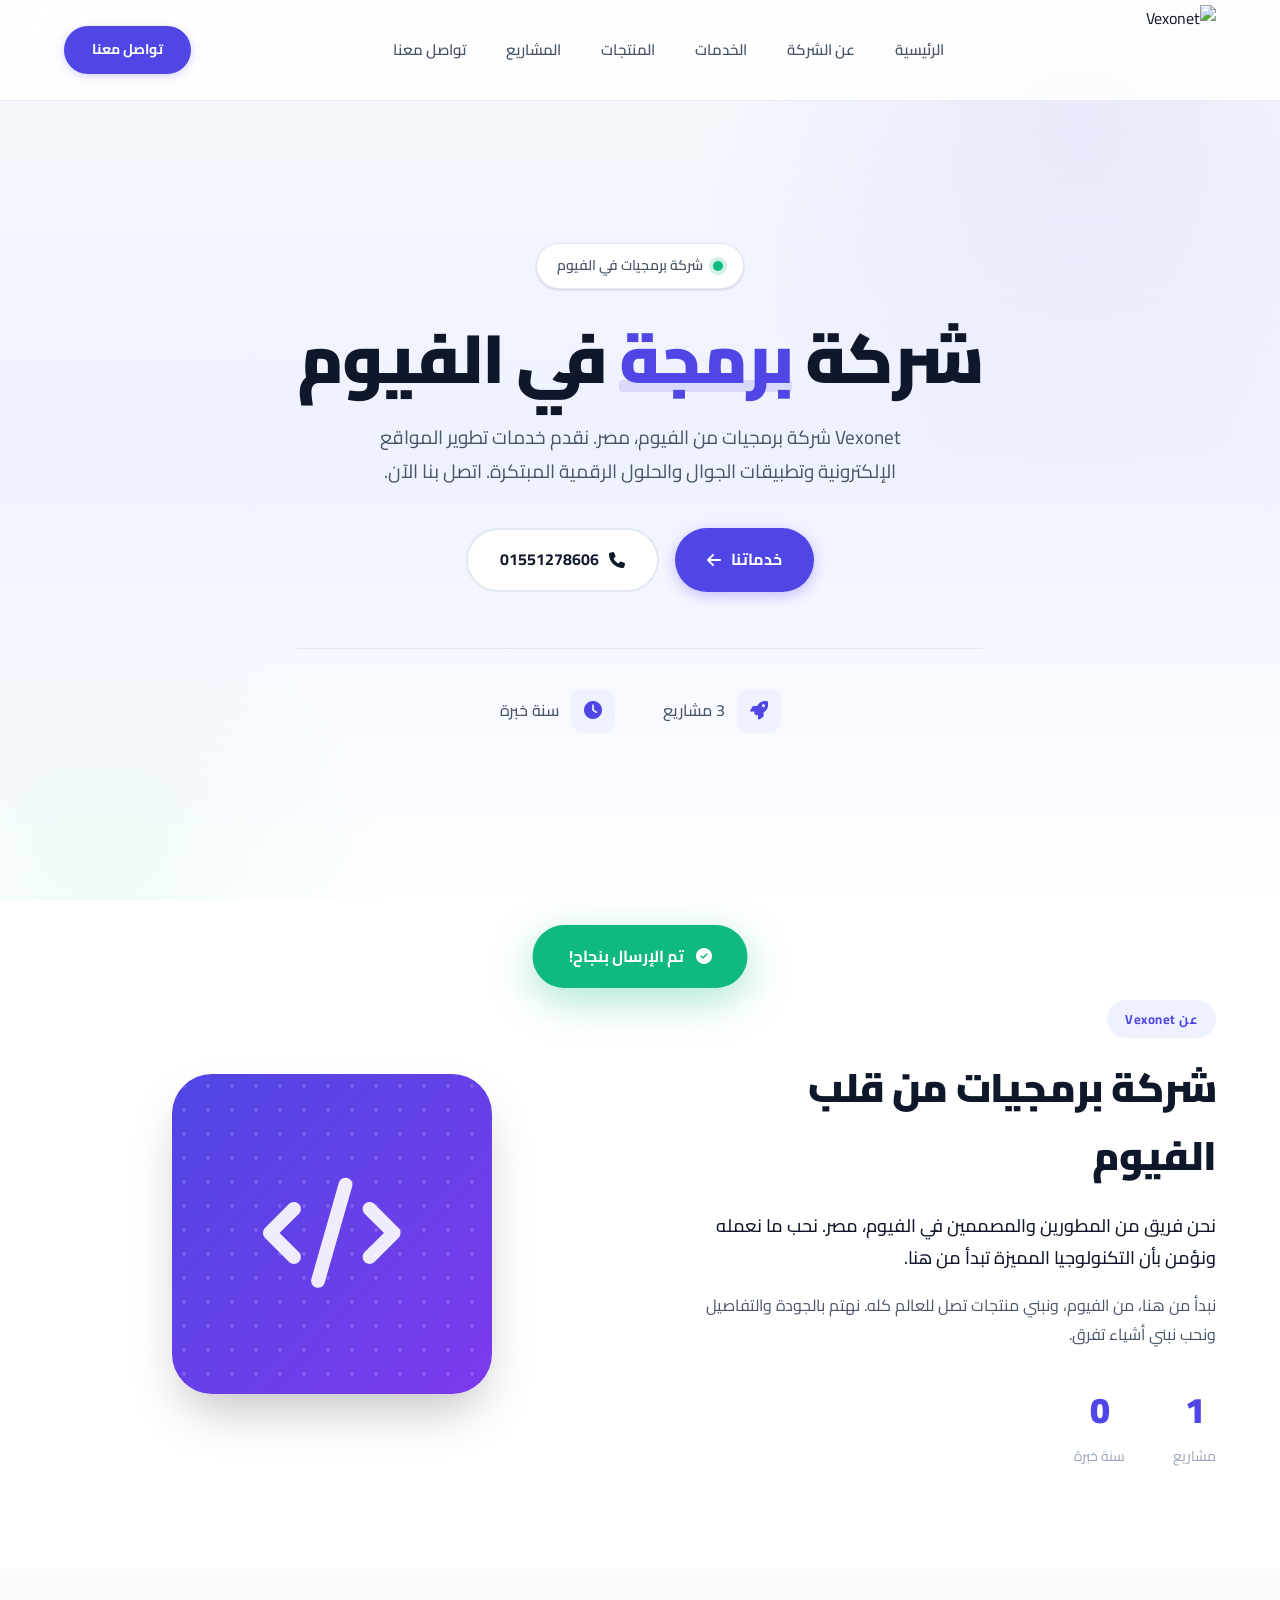
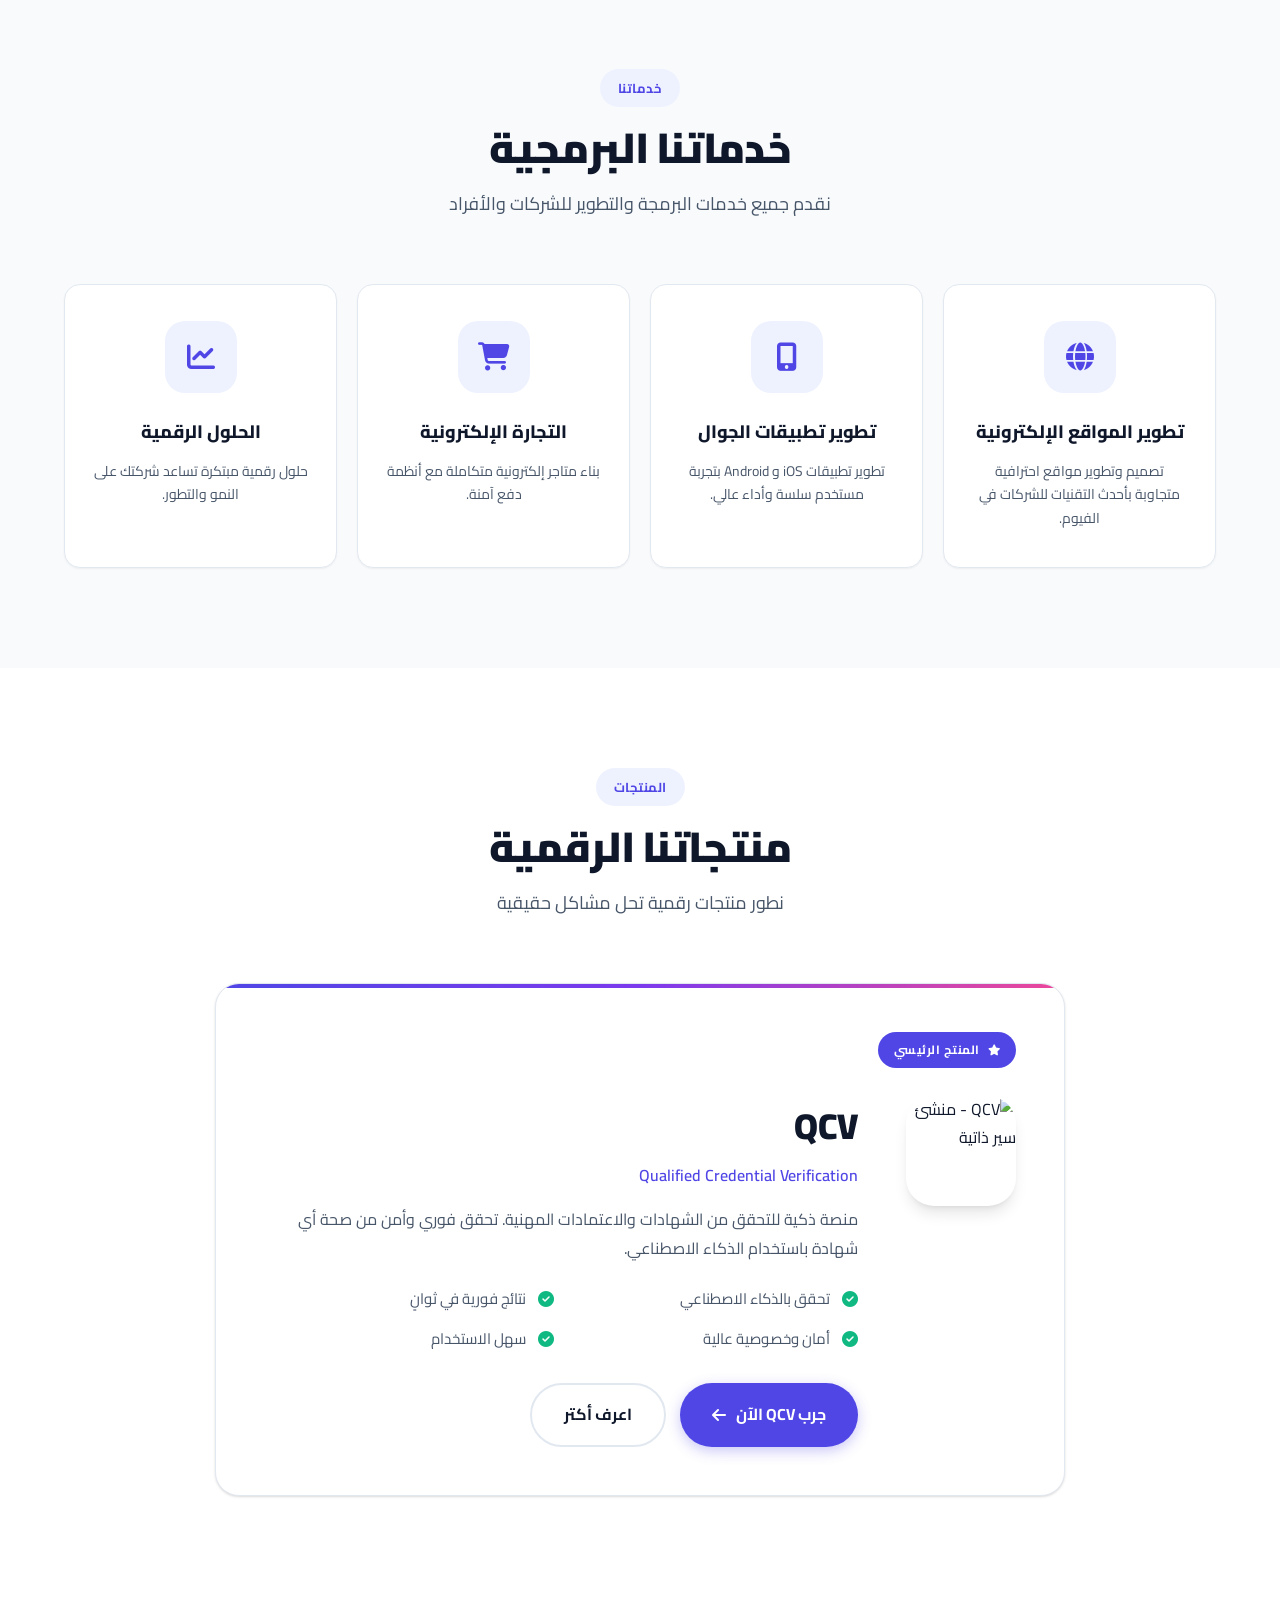
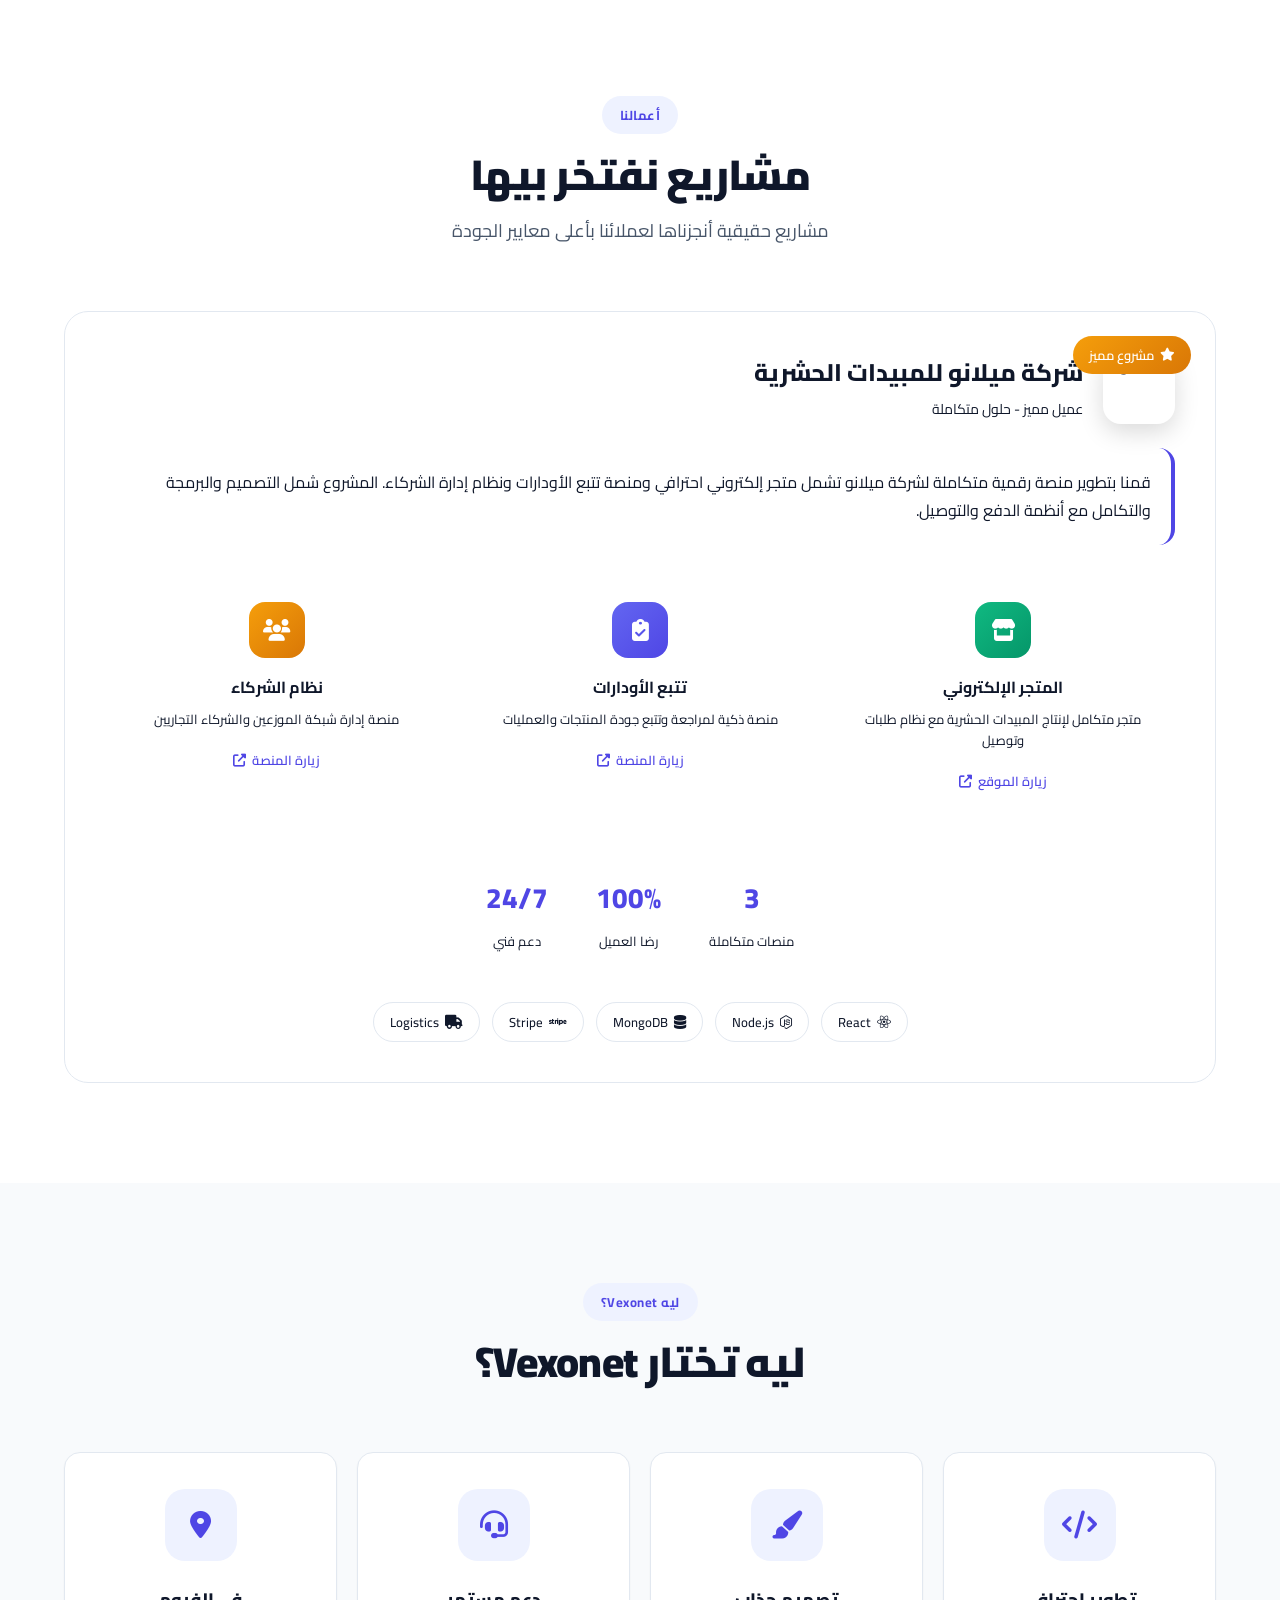
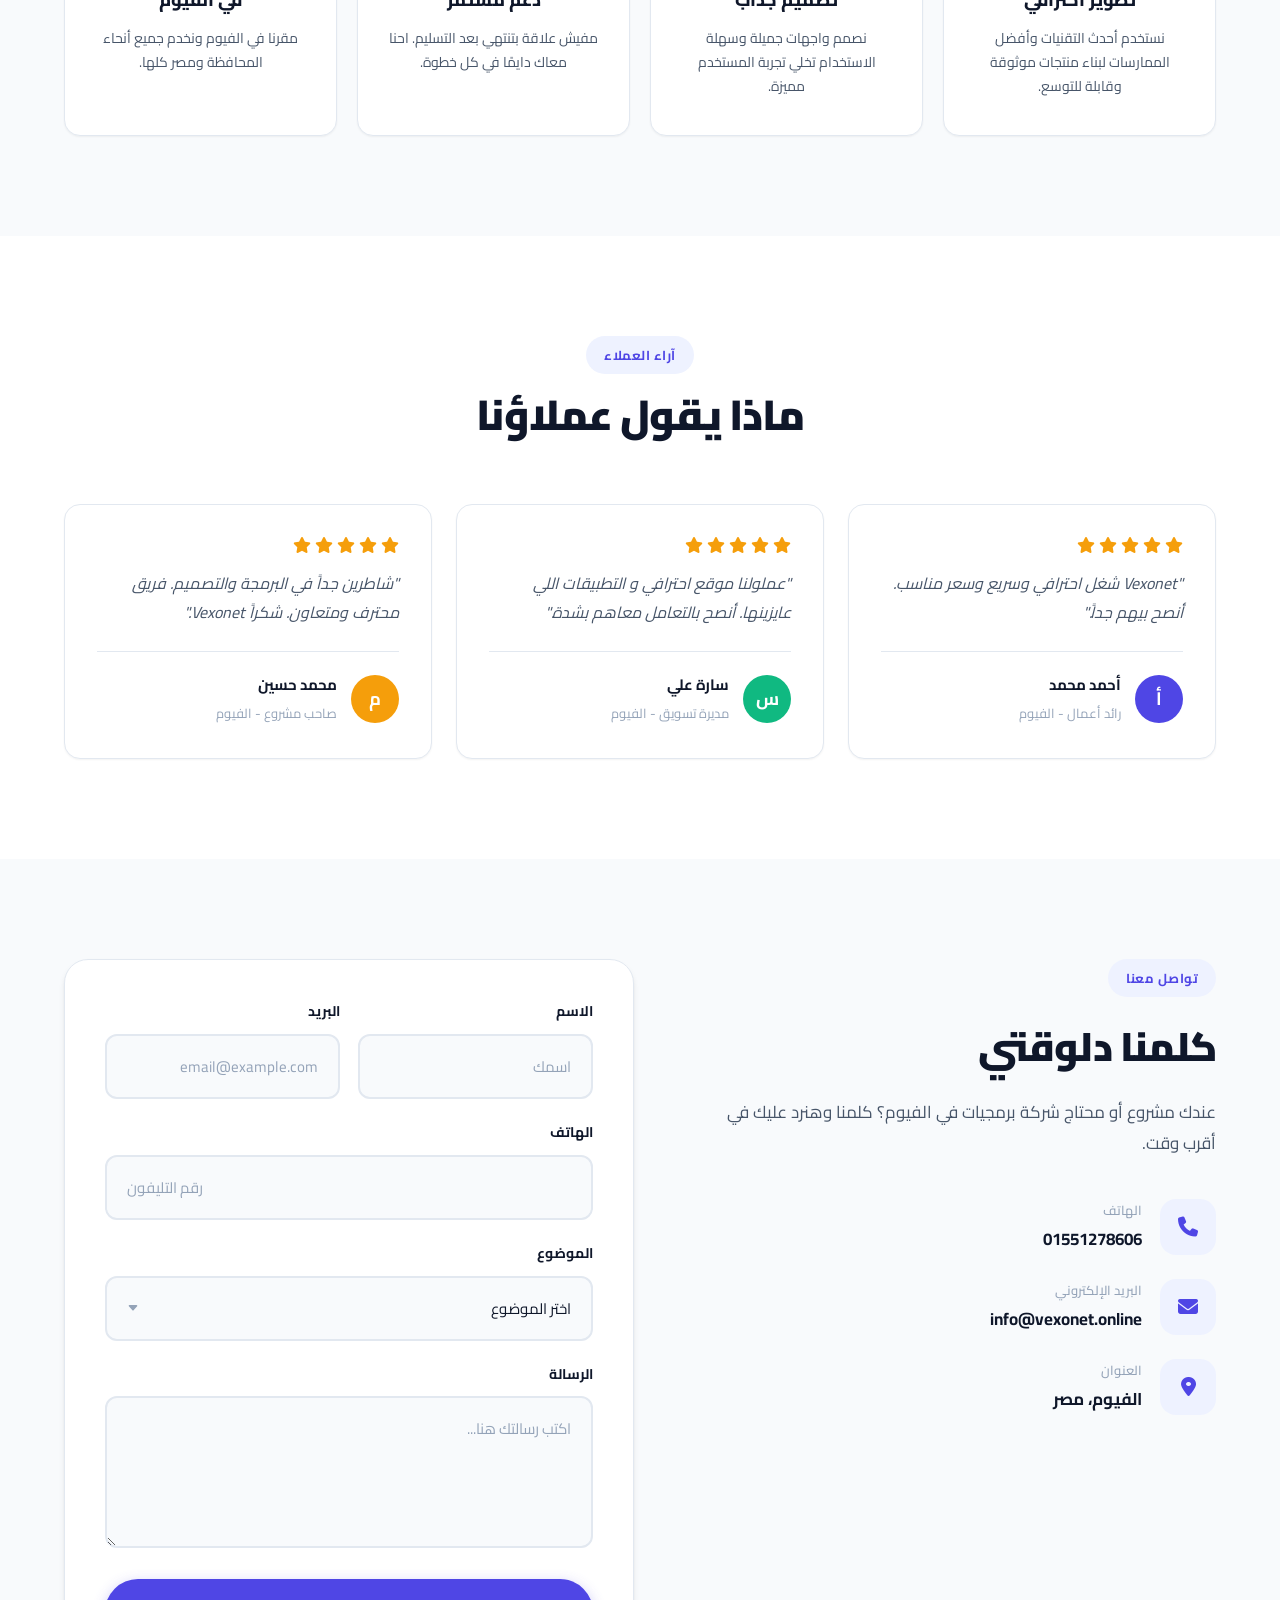
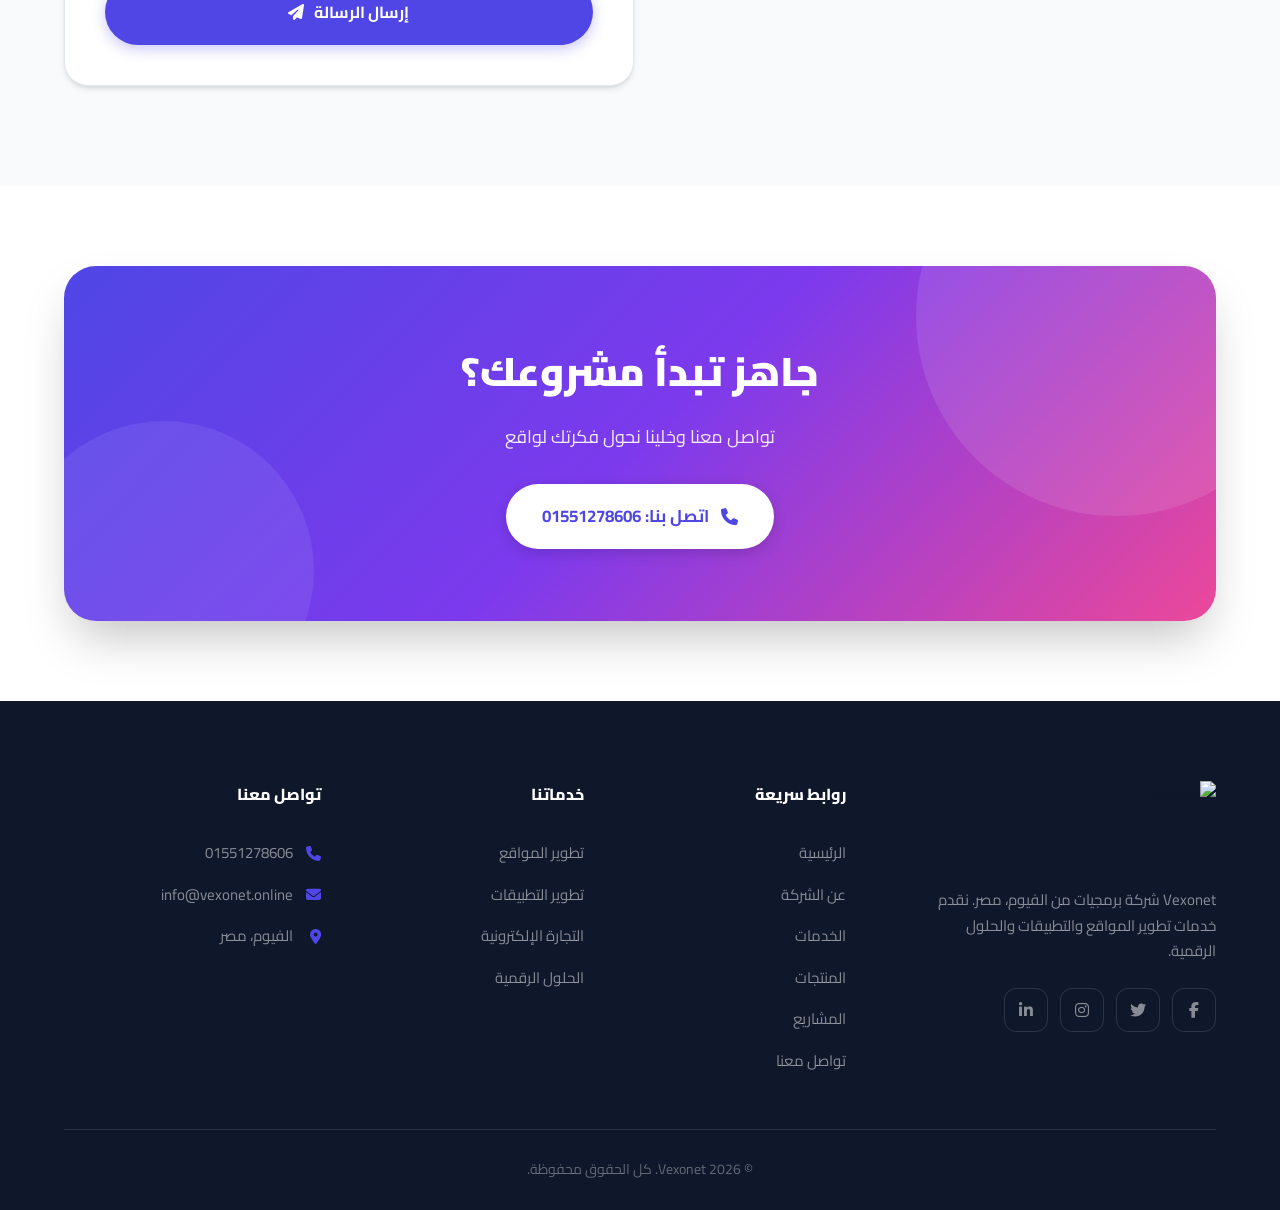
==== index.html @ a5535197 "Update phone number to 01551278606" ====
<!DOCTYPE html>
<html lang="ar" dir="rtl">
<head>
    <meta charset="UTF-8">
    <meta name="viewport" content="width=device-width, initial-scale=1.0">
    
    <!-- Primary SEO -->
    <title>شركة برمجة في الفيوم | Vexonet - تطوير مواقع وتطبيقات</title>
    <meta name="description" content="Vexonet شركة برمجة في الفيوم متخصصة في تصميم مواقع إلكترونية وتطوير تطبيقات جوال ومتاجر إلكترونية وحلول رقمية في محافظة الفيوم. تواصل معنا: 01551278606">
    <meta name="keywords" content="شركة برمجة في الفيوم, شركة برمجيات في الفيوم, تصميم مواقع في الفيوم, تطوير مواقع في الفيوم, برمجة مواقع في الفيوم, تصميم تطبيقات في الفيوم, تطوير تطبيقات في الفيوم, متجر إلكتروني في الفيوم, تسويق إلكتروني في الفيوم, شركة تقنية في الفيوم, حلول رقمية في الفيوم, برمجة تطبيقات جوال في الفيوم, أفضل شركة تصميم مواقع في الفيوم, Vexonet, فيوم, مصر">
    <meta name="author" content="Vexonet">
    <meta name="robots" content="index, follow, max-image-preview:large, max-snippet:-1, max-video-preview:-1">
    <meta name="googlebot" content="index, follow">
    <meta name="theme-color" content="#4f46e5">
    
    <!-- Canonical -->
    <link rel="canonical" href="https://www.vexonet.online/">
    
    <!-- Open Graph -->
    <meta property="og:type" content="website">
    <meta property="og:url" content="https://www.vexonet.online/">
    <meta property="og:title" content="شركة برمجة في الفيوم | Vexonet">
    <meta property="og:description" content="Vexonet شركة برمجيات في الفيوم - تصميم مواقع وتطوير تطبيقات جوال ومتاجر إلكترونية وحلول رقمية متكاملة">
    <meta property="og:image" content="https://i.postimg.cc/MZ5Wg350/vexonet-logo-clean-v1.png">
    <meta property="og:locale" content="ar_AR">
    <meta property="og:site_name" content="Vexonet">
    
    <!-- Twitter Card -->
    <meta name="twitter:card" content="summary_large_image">
    <meta name="twitter:title" content="شركة برمجة في الفيوم | Vexonet">
    <meta name="twitter:description" content="Vexonet شركة برمجة في الفيوم - تصميم مواقع وتطوير تطبيقات وحلول رقمية">
    <meta name="twitter:image" content="https://i.postimg.cc/MZ5Wg350/vexonet-logo-clean-v1.png">
    
    <!-- Geo Meta Tags -->
    <meta name="geo.region" content="EG-FYM">
    <meta name="geo.placename" content="Fayoum">
    <meta name="geo.position" content="29.3100;30.8418">
    <meta name="ICBM" content="29.3100, 30.8418">
    
    <!-- Favicon -->
    <link rel="icon" type="image/png" sizes="32x32" href="https://i.postimg.cc/MZ5Wg350/vexonet-logo-clean-v1.png">
    <link rel="icon" type="image/png" sizes="16x16" href="https://i.postimg.cc/MZ5Wg350/vexonet-logo-clean-v1.png">
    <link rel="apple-touch-icon" sizes="180x180" href="https://i.postimg.cc/MZ5Wg350/vexonet-logo-clean-v1.png">
    <link rel="shortcut icon" href="https://i.postimg.cc/MZ5Wg350/vexonet-logo-clean-v1.png">
    
    <!-- Fonts -->
    <link rel="preconnect" href="https://fonts.googleapis.com">
    <link rel="preconnect" href="https://fonts.gstatic.com" crossorigin>
    <link href="https://fonts.googleapis.com/css2?family=Cairo:wght@400;500;600;700;800;900&display=swap" rel="stylesheet">
    
    <!-- AOS -->
    <link href="https://unpkg.com/aos@2.3.1/dist/aos.css" rel="stylesheet">
    
    <!-- Font Awesome -->
    <link rel="stylesheet" href="https://cdnjs.cloudflare.com/ajax/libs/font-awesome/6.5.1/css/all.min.css">
    
    <link rel="stylesheet" href="styles.css">
    
    <!-- JSON-LD Organization -->
    <script type="application/ld+json">
    {
        "@context": "https://schema.org",
        "@type": "Organization",
        "name": "Vexonet",
        "alternateName": "شركة برمجيات الفيوم",
        "url": "https://www.vexonet.online",
        "logo": "https://i.postimg.cc/MZ5Wg350/vexonet-logo-clean-v1.png",
        "description": "Vexonet هي شركة برمجة في الفيوم، مصر. متخصصة في تطوير المواقع الإلكترونية وتطبيقات الجوال والحلول الرقمية المبتكرة.",
        "foundingDate": "2025",
        "address": {
            "@type": "PostalAddress",
            "streetAddress": "الفيوم",
            "addressLocality": "الفيوم",
            "addressRegion": "الفيوم",
            "addressCountry": "EG"
        },
        "geo": {
            "@type": "GeoCoordinates",
            "latitude": 29.3100,
            "longitude": 30.8418
        },
        "telephone": "+20-155-127-8606",
        "email": "info@vexonet.online",
        "areaServed": {
            "@type": "State",
            "name": "الفيوم"
        },
        "knowsAbout": [
            "تصميم مواقع إلكترونية في الفيوم",
            "تطوير مواقع في الفيوم",
            "برمجة تطبيقات جوال في الفيوم",
            "متاجر إلكترونية في الفيوم",
            "حلول رقمية في الفيوم",
            "تسويق إلكتروني في الفيوم",
            "شركة برمجيات في الفيوم"
        ],
        "sameAs": [
            "https://www.facebook.com/vexonet",
            "https://www.twitter.com/vexonet",
            "https://www.linkedin.com/company/vexonet"
        ]
    }
    </script>
    
    <!-- JSON-LD LocalBusiness -->
    <script type="application/ld+json">
    {
        "@context": "https://schema.org",
        "@type": "LocalBusiness",
        "name": "Vexonet - شركة برمجيات في الفيوم",
        "image": "https://i.postimg.cc/MZ5Wg350/vexonet-logo-clean-v1.png",
        "url": "https://www.vexonet.online",
        "telephone": "+20-155-127-8606",
        "email": "info@vexonet.online",
        "priceRange": "$$",
        "address": {
            "@type": "PostalAddress",
            "streetAddress": "الفيوم",
            "addressLocality": "الفيوم",
            "addressRegion": "الفيوم",
            "postalCode": "31511",
            "addressCountry": "EG"
        },
        "geo": {
            "@type": "GeoCoordinates",
            "latitude": 29.3100,
            "longitude": 30.8418
        },
        "openingHoursSpecification": [
            {
                "@type": "OpeningHoursSpecification",
                "dayOfWeek": ["Monday", "Tuesday", "Wednesday", "Thursday", "Friday", "Saturday"],
                "opens": "09:00",
                "closes": "18:00"
            }
        ],
        "sameAs": [
            "https://www.facebook.com/vexonet",
            "https://www.twitter.com/vexonet",
            "https://www.linkedin.com/company/vexonet"
        ]
    }
    </script>
    
    <!-- JSON-LD WebSite -->
    <script type="application/ld+json">
    {
        "@context": "https://schema.org",
        "@type": "WebSite",
        "name": "Vexonet",
        "url": "https://www.vexonet.online",
        "description": "شركة برمجة في الفيوم - تطوير مواقع وتطبيقات وحلول رقمية",
        "inLanguage": "ar",
        "potentialAction": {
            "@type": "SearchAction",
            "target": {
                "@type": "EntryPoint",
                "urlTemplate": "https://www.vexonet.online/search?q={search_term_string}"
            },
            "query-input": "required name=search_term_string"
        }
    }
    </script>
    
    <!-- JSON-LD Service -->
    <script type="application/ld+json">
    {
        "@context": "https://schema.org",
        "@type": "Service",
        "serviceType": "شركة برمجيات",
        "provider": {
            "@type": "LocalBusiness",
            "name": "Vexonet",
            "address": {
                "@type": "PostalAddress",
                "addressLocality": "الفيوم",
                "addressCountry": "EG"
            }
        },
        "areaServed": {
            "@type": "State",
            "name": "الفيوم"
        },
        "hasOfferCatalog": {
            "@type": "OfferCatalog",
            "name": "خدمات شركة برمجيات في الفيوم",
            "itemListElement": [
                {
                    "@type": "Offer",
                    "itemOffered": {
                        "@type": "Service",
                        "name": "تصميم مواقع إلكترونية في الفيوم"
                    }
                },
                {
                    "@type": "Offer",
                    "itemOffered": {
                        "@type": "Service",
                        "name": "تطوير مواقع إلكترونية في الفيوم"
                    }
                },
                {
                    "@type": "Offer",
                    "itemOffered": {
                        "@type": "Service",
                        "name": "برمجة تطبيقات جوال في الفيوم"
                    }
                },
                {
                    "@type": "Offer",
                    "itemOffered": {
                        "@type": "Service",
                        "name": "حلول رقمية ومتاجر إلكترونية في الفيوم"
                    }
                }
            ]
        }
    }
    </script>
    
    <!-- JSON-LD BreadcrumbList -->
    <script type="application/ld+json">
    {
        "@context": "https://schema.org",
        "@type": "BreadcrumbList",
        "itemListElement": [
            {
                "@type": "ListItem",
                "position": 1,
                "name": "الرئيسية",
                "item": "https://www.vexonet.online"
            }
        ]
    }
    </script>
    
    <!-- JSON-LD FAQPage -->
    <script type="application/ld+json">
    {
        "@context": "https://schema.org",
        "@type": "FAQPage",
        "mainEntity": [
            {
                "@type": "Question",
                "name": "ما هي شركة برمجة في الفيوم؟",
                "acceptedAnswer": {
                    "@type": "Answer",
                    "text": "Vexonet هي شركة برمجيات في الفيوم، مصر. متخصصة في تطوير المواقع الإلكترونية وتطبيقات الجوال والحلول الرقمية المبتكرة. تواصل معنا على 01551278606"
                }
            },
            {
                "@type": "Question",
                "name": "كم تكلفة تصميم موقع إلكتروني في الفيوم؟",
                "acceptedAnswer": {
                    "@type": "Answer",
                    "text": "تختلف تكلفة تصميم الموقع حسب متطلباتك. في Vexonet نقدم باقات متنوعة تناسب جميع الميزانيات. تواصل معنا للحصول على عرض سعر مجاني."
                }
            },
            {
                "@type": "Question",
                "name": "هل تقدمون خدمات تطوير تطبيقات الجوال في الفيوم؟",
                "acceptedAnswer": {
                    "@type": "Answer",
                    "text": "نعم، Vexonet تقدم خدمات تطوير تطبيقات الجوال لنظامي iOS و Android في الفيوم وجميع أنحاء مصر."
                }
            },
            {
                "@type": "Question",
                "name": "ما هي خدمات شركة Vexonet البرمجية؟",
                "acceptedAnswer": {
                    "@type": "Answer",
                    "text": "تقدم Vexonet خدمات تطوير المواقع الإلكترونية، تصميم المواقع، تطوير تطبيقات الجوال، الحلول الرقمية، ومنتجات رقمية مثل QCV للتحقق من الشهادات."
                }
            }
        ]
    }
    </script>
</head>
<body>

    <!-- Navbar -->
    <nav class="nav" id="nav">
        <div class="container nav-inner">
            <a href="index.html" class="logo">
                <img src="https://i.postimg.cc/MZ5Wg350/vexonet-logo-clean-v1.png" alt="Vexonet" class="logo-img">
            </a>
            <div class="links" id="links">
                <a href="#home">الرئيسية</a>
                <a href="#about">عن الشركة</a>
                <a href="#services">الخدمات</a>
                <a href="#products">المنتجات</a>
                <a href="#projects">المشاريع</a>
                <a href="#contact">تواصل معنا</a>
            </div>
            <a href="#contact" class="nav-btn">تواصل معنا</a>
            <button class="toggle" id="toggle">
                <span></span><span></span><span></span>
            </button>
        </div>
    </nav>

    <!-- Hero -->
    <section id="home" class="hero">
        <div class="container">
            <div class="hero-content" data-aos="fade-up" data-aos-duration="800">
                <div class="hero-badge">
                    <span class="badge-dot"></span>
                    شركة برمجيات في الفيوم
                </div>
                <h1>شركة <span>برمجة</span> في الفيوم</h1>
                <p>Vexonet شركة برمجيات من الفيوم، مصر. نقدم خدمات تطوير المواقع الإلكترونية وتطبيقات الجوال والحلول الرقمية المبتكرة. اتصل بنا الآن.</p>
                <div class="hero-btns">
                    <a href="#services" class="btn primary">
                        خدماتنا
                        <i class="fas fa-arrow-left"></i>
                    </a>
                    <a href="tel:01551278606" class="btn outline">
                        <i class="fas fa-phone"></i>
                        01551278606
                    </a>
                </div>
                <div class="hero-stats" data-aos="fade-up" data-aos-delay="200">
                    <div class="hero-stat">
                        <i class="fas fa-rocket"></i>
                        <span>3 مشاريع</span>
                    </div>
                    <div class="hero-stat">
                        <i class="fas fa-clock"></i>
                        <span>سنة خبرة</span>
                    </div>
                </div>
            </div>
        </div>
    </section>

    <!-- About -->
    <section id="about" class="about section">
        <div class="container">
            <div class="about-grid">
                <div class="about-content" data-aos="fade-right" data-aos-duration="800">
                    <div class="section-tag">عن Vexonet</div>
                    <h2>شركة برمجيات من قلب الفيوم</h2>
                    <p class="lead">نحن فريق من المطورين والمصممين في الفيوم، مصر. نحب ما نعمله ونؤمن بأن التكنولوجيا المميزة تبدأ من هنا.</p>
                    <p>نبدأ من هنا، من الفيوم، ونبني منتجات تصل للعالم كله. نهتم بالجودة والتفاصيل ونحب نبني أشياء تفرق.</p>
                    <div class="about-stats">
                        <div class="stat">
                            <span class="stat-num">3</span>
                            <span class="stat-label">مشاريع</span>
                        </div>
                        <div class="stat">
                            <span class="stat-num">1</span>
                            <span class="stat-label">سنة خبرة</span>
                        </div>
                    </div>
                </div>
                <div class="about-visual" data-aos="fade-left" data-aos-duration="800" data-aos-delay="200">
                    <div class="visual-box">
                        <div class="visual-icon"><i class="fas fa-code"></i></div>
                        <div class="visual-dots"></div>
                    </div>
                </div>
            </div>
        </div>
    </section>

    <!-- Services -->
    <section id="services" class="services section">
        <div class="container">
            <div class="section-header" data-aos="fade-up" data-aos-duration="800">
                <div class="section-tag">خدماتنا</div>
                <h2>خدماتنا البرمجية</h2>
                <p>نقدم جميع خدمات البرمجة والتطوير للشركات والأفراد</p>
            </div>
            <div class="services-grid">
                <div class="service-card" data-aos="fade-up" data-aos-duration="600" data-aos-delay="0">
                    <div class="service-icon"><i class="fas fa-globe"></i></div>
                    <h3>تطوير المواقع الإلكترونية</h3>
                    <p>تصميم وتطوير مواقع احترافية متجاوبة بأحدث التقنيات للشركات في الفيوم.</p>
                </div>
                <div class="service-card" data-aos="fade-up" data-aos-duration="600" data-aos-delay="100">
                    <div class="service-icon"><i class="fas fa-mobile-alt"></i></div>
                    <h3>تطوير تطبيقات الجوال</h3>
                    <p>تطوير تطبيقات iOS و Android بتجربة مستخدم سلسة وأداء عالي.</p>
                </div>
                <div class="service-card" data-aos="fade-up" data-aos-duration="600" data-aos-delay="200">
                    <div class="service-icon"><i class="fas fa-shopping-cart"></i></div>
                    <h3>التجارة الإلكترونية</h3>
                    <p>بناء متاجر إلكترونية متكاملة مع أنظمة دفع آمنة.</p>
                </div>
                <div class="service-card" data-aos="fade-up" data-aos-duration="600" data-aos-delay="300">
                    <div class="service-icon"><i class="fas fa-chart-line"></i></div>
                    <h3>الحلول الرقمية</h3>
                    <p>حلول رقمية مبتكرة تساعد شركتك على النمو والتطور.</p>
                </div>
            </div>
        </div>
    </section>

    <!-- Products -->
    <section id="products" class="products section">
        <div class="container">
            <div class="section-header" data-aos="fade-up" data-aos-duration="800">
                <div class="section-tag">المنتجات</div>
                <h2>منتجاتنا الرقمية</h2>
                <p>نطور منتجات رقمية تحل مشاكل حقيقية</p>
            </div>
            <div class="product-card" data-aos="fade-up" data-aos-duration="800" data-aos-delay="100">
                <div class="product-badge">
                    <i class="fas fa-star"></i>
                    المنتج الرئيسي
                </div>
                <div class="product-content">
                    <div class="product-icon">
                        <img src="https://i.postimg.cc/L59BQSvq/qcv-app-icon-final.png" alt="QCV - منشئ سير ذاتية">
                    </div>
                    <div class="product-info">
                        <h3>QCV</h3>
                        <p class="product-subtitle">Qualified Credential Verification</p>
                        <p class="product-desc">منصة ذكية للتحقق من الشهادات والاعتمادات المهنية. تحقق فوري وأمن من صحة أي شهادة باستخدام الذكاء الاصطناعي.</p>
                        <ul class="product-features">
                            <li><i class="fas fa-check-circle"></i> تحقق بالذكاء الاصطناعي</li>
                            <li><i class="fas fa-check-circle"></i> نتائج فورية في ثوانٍ</li>
                            <li><i class="fas fa-check-circle"></i> أمان وخصوصية عالية</li>
                            <li><i class="fas fa-check-circle"></i> سهل الاستخدام</li>
                        </ul>
                        <div class="product-actions">
                            <a href="https://qcv.vexonet.online/" target="_blank" class="btn primary">
                                جرب QCV الآن
                                <i class="fas fa-arrow-left"></i>
                            </a>
                            <a href="#contact" class="btn outline">اعرف أكتر</a>
                        </div>
                    </div>
                </div>
            </div>
        </div>
    </section>

    <!-- Projects -->
    <section id="projects" class="projects section">
        <div class="container">
            <div class="section-header" data-aos="fade-up" data-aos-duration="800">
                <div class="section-tag">أعمالنا</div>
                <h2>مشاريع نفتخر بيها</h2>
                <p>مشاريع حقيقية أنجزناها لعملائنا بأعلى معايير الجودة</p>
            </div>
            
            <!-- Featured Project -->
            <div class="featured-project" data-aos="fade-up" data-aos-duration="800">
                <div class="featured-badge">
                    <i class="fas fa-star"></i>
                    مشروع مميز
                </div>
                <div class="featured-content">
                    <div class="featured-info">
                        <div class="client-logo">
                            <img src="https://assets.wuiltstore.com/cmksv9bcw0ki601gn64lf4joy_Gemini_Generated_Image_8x0fug8x0fug8x0f.webp" alt="ميلانو" class="client-logo-img">
                        </div>
                        <div class="client-details">
                            <h3>شركة ميلانو للمبيدات الحشرية</h3>
                            <p class="client-type">عميل مميز - حلول متكاملة</p>
                        </div>
                    </div>
                    
                    <div class="featured-description">
                        <p>قمنا بتطوير منصة رقمية متكاملة لشركة ميلانو تشمل متجر إلكتروني احترافي ومنصة تتبع الأودارات ونظام إدارة الشركاء. المشروع شمل التصميم والبرمجة والتكامل مع أنظمة الدفع والتوصيل.</p>
                    </div>

                    <div class="project-solutions">
                        <div class="solution-card">
                            <div class="solution-icon" style="background: linear-gradient(135deg, #10b981, #059669);">
                                <i class="fas fa-store"></i>
                            </div>
                            <h4>المتجر الإلكتروني</h4>
                            <p>متجر متكامل لإنتاج المبيدات الحشرية مع نظام طلبات وتوصيل</p>
                            <a href="https://milanof16.com/ar" target="_blank" class="solution-link">
                                زيارة الموقع <i class="fas fa-external-link-alt"></i>
                            </a>
                        </div>
                        
                        <div class="solution-card">
                            <div class="solution-icon" style="background: linear-gradient(135deg, #6366f1, #4f46e5);">
                                <i class="fas fa-clipboard-check"></i>
                            </div>
                            <h4>تتبع الأودارات</h4>
                            <p>منصة ذكية لمراجعة وتتبع جودة المنتجات والعمليات</p>
                            <a href="https://otc.milanof16.com/" target="_blank" class="solution-link">
                                زيارة المنصة <i class="fas fa-external-link-alt"></i>
                            </a>
                        </div>
                        
                        <div class="solution-card">
                            <div class="solution-icon" style="background: linear-gradient(135deg, #f59e0b, #d97706);">
                                <i class="fas fa-users"></i>
                            </div>
                            <h4>نظام الشركاء</h4>
                            <p>منصة إدارة شبكة الموزعين والشركاء التجاريين</p>
                            <a href="https://affiliate.milanof16.com/" target="_blank" class="solution-link">
                                زيارة المنصة <i class="fas fa-external-link-alt"></i>
                            </a>
                        </div>
                    </div>

                    <div class="project-stats-row">
                        <div class="project-stat">
                            <span class="stat-number">3</span>
                            <span class="stat-text">منصات متكاملة</span>
                        </div>
                        <div class="project-stat">
                            <span class="stat-number">100%</span>
                            <span class="stat-text">رضا العميل</span>
                        </div>
                        <div class="project-stat">
                            <span class="stat-number">24/7</span>
                            <span class="stat-text">دعم فني</span>
                        </div>
                    </div>

                    <div class="project-tech-tags">
                        <span><i class="fab fa-react"></i> React</span>
                        <span><i class="fab fa-node-js"></i> Node.js</span>
                        <span><i class="fas fa-database"></i> MongoDB</span>
                        <span><i class="fab fa-stripe"></i> Stripe</span>
                        <span><i class="fas fa-truck"></i> Logistics</span>
                    </div>
                </div>
            </div>

        </div>
    </section>

    <!-- Why Us -->
    <section class="why section">
        <div class="container">
            <div class="section-header" data-aos="fade-up" data-aos-duration="800">
                <div class="section-tag">ليه Vexonet؟</div>
                <h2>ليه تختار Vexonet؟</h2>
            </div>
            <div class="why-grid">
                <div class="why-card" data-aos="fade-up" data-aos-duration="600" data-aos-delay="0">
                    <div class="why-icon"><i class="fas fa-code"></i></div>
                    <h3>تطوير احترافي</h3>
                    <p>نستخدم أحدث التقنيات وأفضل الممارسات لبناء منتجات موثوقة وقابلة للتوسع.</p>
                </div>
                <div class="why-card" data-aos="fade-up" data-aos-duration="600" data-aos-delay="100">
                    <div class="why-icon"><i class="fas fa-paint-brush"></i></div>
                    <h3>تصميم جذاب</h3>
                    <p>نصمم واجهات جميلة وسهلة الاستخدام تخلي تجربة المستخدم مميزة.</p>
                </div>
                <div class="why-card" data-aos="fade-up" data-aos-duration="600" data-aos-delay="200">
                    <div class="why-icon"><i class="fas fa-headset"></i></div>
                    <h3>دعم مستمر</h3>
                    <p>مفيش علاقة بتنتهي بعد التسليم. احنا معاك دايمًا في كل خطوة.</p>
                </div>
                <div class="why-card" data-aos="fade-up" data-aos-duration="600" data-aos-delay="300">
                    <div class="why-icon"><i class="fas fa-map-marker-alt"></i></div>
                    <h3>في الفيوم</h3>
                    <p>مقرنا في الفيوم ونخدم جميع أنحاء المحافظة ومصر كلها.</p>
                </div>
            </div>
        </div>
    </section>

    <!-- Testimonials -->
    <section class="testimonials section">
        <div class="container">
            <div class="section-header" data-aos="fade-up" data-aos-duration="800">
                <div class="section-tag">آراء العملاء</div>
                <h2>ماذا يقول عملاؤنا</h2>
            </div>
            <div class="testimonials-grid">
                <div class="testimonial-card" data-aos="fade-up" data-aos-duration="600" data-aos-delay="0">
                    <div class="stars">
                        <i class="fas fa-star"></i><i class="fas fa-star"></i><i class="fas fa-star"></i><i class="fas fa-star"></i><i class="fas fa-star"></i>
                    </div>
                    <p class="testimonial-text">"Vexonet شغل احترافي وسريع وسعر مناسب. أنصح بيهم جداً."</p>
                    <div class="testimonial-author">
                        <div class="author-avatar" style="background: #4f46e5;">أ</div>
                        <div>
                            <strong>أحمد محمد</strong>
                            <span>رائد أعمال - الفيوم</span>
                        </div>
                    </div>
                </div>
                <div class="testimonial-card" data-aos="fade-up" data-aos-duration="600" data-aos-delay="100">
                    <div class="stars">
                        <i class="fas fa-star"></i><i class="fas fa-star"></i><i class="fas fa-star"></i><i class="fas fa-star"></i><i class="fas fa-star"></i>
                    </div>
                    <p class="testimonial-text">"عملولنا موقع احترافي و التطبيقات اللي عايزينها. أنصح بالتعامل معاهم بشدة."</p>
                    <div class="testimonial-author">
                        <div class="author-avatar" style="background: #10b981;">س</div>
                        <div>
                            <strong>سارة علي</strong>
                            <span>مديرة تسويق - الفيوم</span>
                        </div>
                    </div>
                </div>
                <div class="testimonial-card" data-aos="fade-up" data-aos-duration="600" data-aos-delay="200">
                    <div class="stars">
                        <i class="fas fa-star"></i><i class="fas fa-star"></i><i class="fas fa-star"></i><i class="fas fa-star"></i><i class="fas fa-star"></i>
                    </div>
                    <p class="testimonial-text">"شاطرين جداً في البرمجة والتصميم. فريق محترف ومتعاون. شكراً Vexonet."</p>
                    <div class="testimonial-author">
                        <div class="author-avatar" style="background: #f59e0b;">م</div>
                        <div>
                            <strong>محمد حسين</strong>
                            <span>صاحب مشروع - الفيوم</span>
                        </div>
                    </div>
                </div>
            </div>
        </div>
    </section>

    <!-- Contact -->
    <section id="contact" class="contact section">
        <div class="container">
            <div class="contact-grid">
                <div class="contact-info" data-aos="fade-right" data-aos-duration="800">
                    <div class="section-tag">تواصل معنا</div>
                    <h2>كلمنا دلوقتي</h2>
                    <p>عندك مشروع أو محتاج شركة برمجيات في الفيوم؟ كلمنا وهنرد عليك في أقرب وقت.</p>
                    <div class="info-items">
                        <div class="info-item">
                            <div class="info-icon"><i class="fas fa-phone"></i></div>
                            <div>
                                <span class="info-label">الهاتف</span>
                                <a href="tel:01551278606" class="info-value">01551278606</a>
                            </div>
                        </div>
                        <div class="info-item">
                            <div class="info-icon"><i class="fas fa-envelope"></i></div>
                            <div>
                                <span class="info-label">البريد الإلكتروني</span>
                                <a href="mailto:info@vexonet.online" class="info-value">info@vexonet.online</a>
                            </div>
                        </div>
                        <div class="info-item">
                            <div class="info-icon"><i class="fas fa-map-marker-alt"></i></div>
                            <div>
                                <span class="info-label">العنوان</span>
                                <span class="info-value">الفيوم، مصر</span>
                            </div>
                        </div>
                    </div>
                </div>
                <form class="contact-form" id="contactForm" action="https://formspree.io/f/mjgpaozd" method="POST" data-aos="fade-left" data-aos-duration="800" data-aos-delay="200">
                    <div class="form-row">
                        <div class="form-group">
                            <label>الاسم</label>
                            <input type="text" name="name" placeholder="اسمك" required>
                        </div>
                        <div class="form-group">
                            <label>البريد</label>
                            <input type="email" name="email" placeholder="email@example.com" required>
                        </div>
                    </div>
                    <div class="form-group">
                        <label>الهاتف</label>
                        <input type="tel" name="phone" placeholder="رقم التليفون" style="direction: ltr;">
                    </div>
                    <div class="form-group">
                        <label>الموضوع</label>
                        <select name="subject">
                            <option value="">اختر الموضوع</option>
                            <option>تطوير موقع إلكتروني</option>
                            <option>تطوير تطبيق جوال</option>
                            <option>استفسار عن QCV</option>
                            <option>شراكة</option>
                            <option>أخرى</option>
                        </select>
                    </div>
                    <div class="form-group">
                        <label>الرسالة</label>
                        <textarea name="message" rows="4" placeholder="اكتب رسالتك هنا..." required></textarea>
                    </div>
                    <button type="submit" class="btn primary full">
                        إرسال الرسالة
                        <i class="fas fa-paper-plane"></i>
                    </button>
                </form>
            </div>
        </div>
    </section>

    <!-- CTA -->
    <section class="cta section">
        <div class="container">
            <div class="cta-box" data-aos="zoom-in" data-aos-duration="800">
                <h2>جاهز تبدأ مشروعك؟</h2>
                <p>تواصل معنا وخلينا نحول فكرتك لواقع</p>
                <a href="tel:01551278606" class="btn btn-cta">
                    <i class="fas fa-phone"></i>
                    اتصل بنا: 01551278606
                </a>
            </div>
        </div>
    </section>

    <!-- Footer -->
    <footer class="footer">
        <div class="container">
            <div class="footer-grid">
                <div class="footer-brand">
                    <a href="index.html" class="logo">
                        <img src="https://i.postimg.cc/MZ5Wg350/vexonet-logo-clean-v1.png" alt="Vexonet" class="logo-img">
                    </a>
                    <p>Vexonet شركة برمجيات من الفيوم، مصر. نقدم خدمات تطوير المواقع والتطبيقات والحلول الرقمية.</p>
                    <div class="social">
                        <a href="#"><i class="fab fa-facebook-f"></i></a>
                        <a href="#"><i class="fab fa-twitter"></i></a>
                        <a href="#"><i class="fab fa-instagram"></i></a>
                        <a href="#"><i class="fab fa-linkedin-in"></i></a>
                    </div>
                </div>
                <div class="footer-col">
                    <h4>روابط سريعة</h4>
                    <a href="#home">الرئيسية</a>
                    <a href="#about">عن الشركة</a>
                    <a href="#services">الخدمات</a>
                    <a href="#products">المنتجات</a>
                    <a href="#projects">المشاريع</a>
                    <a href="#contact">تواصل معنا</a>
                </div>
                <div class="footer-col">
                    <h4>خدماتنا</h4>
                    <a href="#services">تطوير المواقع</a>
                    <a href="#services">تطوير التطبيقات</a>
                    <a href="#services">التجارة الإلكترونية</a>
                    <a href="#services">الحلول الرقمية</a>
                </div>
                <div class="footer-col">
                    <h4>تواصل معنا</h4>
                    <a href="tel:01551278606"><i class="fas fa-phone"></i> 01551278606</a>
                    <a href="mailto:info@vexonet.online"><i class="fas fa-envelope"></i> info@vexonet.online</a>
                    <a href="#"><i class="fas fa-map-marker-alt"></i> الفيوم، مصر</a>
                </div>
            </div>
            <div class="footer-bottom">
                <p>&copy; 2026 Vexonet. كل الحقوق محفوظة.</p>
            </div>
        </div>
    </footer>

    <!-- Toast -->
    <div class="toast" id="toast">
        <i class="fas fa-check-circle"></i>
        تم الإرسال بنجاح!
    </div>

    <script src="https://unpkg.com/aos@2.3.1/dist/aos.js"></script>
    <script src="script.js"></script>
</body>
</html>
---- styles.css ----
/* ========================================
   Vexonet — Premium Professional Design
   ======================================== */

:root {
    --bg: #ffffff;
    --bg2: #f8fafc;
    --bg3: #f1f5f9;
    --card: #ffffff;
    --border: #e2e8f0;
    --border-hover: #cbd5e1;
    --text: #0f172a;
    --text2: #475569;
    --text3: #94a3b8;
    --primary: #4f46e5;
    --primary-hover: #4338ca;
    --primary-light: #eef2ff;
    --primary-glow: rgba(79, 70, 229, 0.15);
    --green: #10b981;
    --green-light: #d1fae5;
    --yellow: #f59e0b;
    --shadow-xs: 0 1px 2px rgba(0, 0, 0, 0.05);
    --shadow-sm: 0 1px 3px rgba(0, 0, 0, 0.1), 0 1px 2px rgba(0, 0, 0, 0.06);
    --shadow: 0 4px 6px -1px rgba(0, 0, 0, 0.1), 0 2px 4px -2px rgba(0, 0, 0, 0.1);
    --shadow-md: 0 10px 15px -3px rgba(0, 0, 0, 0.1), 0 4px 6px -4px rgba(0, 0, 0, 0.1);
    --shadow-lg: 0 20px 25px -5px rgba(0, 0, 0, 0.1), 0 8px 10px -6px rgba(0, 0, 0, 0.1);
    --shadow-xl: 0 25px 50px -12px rgba(0, 0, 0, 0.25);
    --radius: 16px;
    --radius-sm: 12px;
    --radius-xs: 8px;
    --transition: all 0.3s cubic-bezier(0.4, 0, 0.2, 1);
}

/* Reset */
*, *::before, *::after {
    margin: 0;
    padding: 0;
    box-sizing: border-box;
}

html {
    scroll-behavior: smooth;
    -webkit-font-smoothing: antialiased;
    -moz-osx-font-smoothing: grayscale;
}

body {
    font-family: 'Cairo', sans-serif;
    background: var(--bg);
    color: var(--text);
    line-height: 1.7;
    overflow-x: hidden;
}

::selection {
    background: var(--primary);
    color: #fff;
}

img {
    max-width: 100%;
    display: block;
}

a {
    text-decoration: none;
    color: inherit;
}

.container {
    max-width: 1200px;
    margin: 0 auto;
    padding: 0 24px;
}

.section {
    padding: 100px 0;
}

/* ========================================
   Typography
   ======================================== */

.section-tag {
    display: inline-flex;
    align-items: center;
    gap: 8px;
    padding: 8px 18px;
    background: var(--primary-light);
    color: var(--primary);
    border-radius: 50px;
    font-size: 13px;
    font-weight: 700;
    margin-bottom: 16px;
    letter-spacing: 0.5px;
}

.section-header {
    text-align: center;
    margin-bottom: 64px;
}

.section-header h2 {
    font-size: clamp(28px, 4vw, 42px);
    font-weight: 900;
    margin-bottom: 16px;
    color: var(--text);
    letter-spacing: -0.02em;
    line-height: 1.2;
}

.section-header p {
    color: var(--text2);
    font-size: 18px;
    max-width: 560px;
    margin: 0 auto;
    line-height: 1.7;
}

/* ========================================
   Navbar
   ======================================== */

.nav {
    position: fixed;
    top: 0;
    left: 0;
    right: 0;
    z-index: 1000;
    background: rgba(255, 255, 255, 0.85);
    backdrop-filter: blur(20px);
    -webkit-backdrop-filter: blur(20px);
    border-bottom: 1px solid rgba(226, 232, 240, 0.8);
    transition: var(--transition);
}

.nav.scrolled {
    background: rgba(255, 255, 255, 0.95);
    box-shadow: var(--shadow);
}

.nav-inner {
    display: flex;
    align-items: center;
    justify-content: space-between;
    height: 100px;
}

.logo {
    display: flex;
    align-items: center;
}

.logo-img {
    height: 90px;
    width: auto;
    transition: var(--transition);
}

.logo:hover .logo-img {
    transform: scale(1.05);
}

.links {
    display: flex;
    gap: 4px;
}

.links a {
    color: var(--text2);
    text-decoration: none;
    font-size: 15px;
    font-weight: 600;
    padding: 10px 18px;
    border-radius: var(--radius-xs);
    transition: var(--transition);
    position: relative;
}

.links a:hover {
    color: var(--primary);
    background: var(--primary-light);
}

.nav-btn {
    padding: 12px 28px;
    background: var(--primary);
    color: #fff;
    border-radius: 50px;
    font-size: 14px;
    font-weight: 700;
    text-decoration: none;
    transition: var(--transition);
    box-shadow: 0 2px 8px rgba(79, 70, 229, 0.25);
}

.nav-btn:hover {
    background: var(--primary-hover);
    transform: translateY(-2px);
    box-shadow: 0 6px 20px rgba(79, 70, 229, 0.35);
}

.toggle {
    display: none;
    flex-direction: column;
    gap: 6px;
    background: none;
    border: none;
    cursor: pointer;
    padding: 8px;
    z-index: 1001;
}

.toggle span {
    width: 24px;
    height: 2px;
    background: var(--text);
    border-radius: 2px;
    transition: var(--transition);
}

/* ========================================
   Hero
   ======================================== */

.hero {
    min-height: 100vh;
    display: flex;
    align-items: center;
    justify-content: center;
    position: relative;
    padding-top: 76px;
    background: linear-gradient(180deg, #f8fafc 0%, #eef2ff 50%, #ffffff 100%);
    text-align: center;
    overflow: hidden;
}

.hero::before {
    content: '';
    position: absolute;
    top: -300px;
    right: -200px;
    width: 800px;
    height: 800px;
    background: radial-gradient(circle, rgba(79, 70, 229, 0.08) 0%, transparent 70%);
    border-radius: 50%;
    pointer-events: none;
    animation: float-slow 20s ease-in-out infinite;
}

.hero::after {
    content: '';
    position: absolute;
    bottom: -300px;
    left: -200px;
    width: 600px;
    height: 600px;
    background: radial-gradient(circle, rgba(16, 185, 129, 0.06) 0%, transparent 70%);
    border-radius: 50%;
    pointer-events: none;
    animation: float-slow 25s ease-in-out infinite reverse;
}

@keyframes float-slow {
    0%, 100% { transform: translate(0, 0); }
    50% { transform: translate(30px, -30px); }
}

.hero-content {
    max-width: 750px;
    margin: 0 auto;
    position: relative;
    z-index: 1;
}

.hero-badge {
    display: inline-flex;
    align-items: center;
    gap: 10px;
    padding: 10px 20px;
    background: #fff;
    border: 1px solid var(--border);
    border-radius: 50px;
    font-size: 14px;
    font-weight: 600;
    color: var(--text2);
    margin-bottom: 32px;
    box-shadow: var(--shadow-sm);
}

.badge-dot {
    width: 10px;
    height: 10px;
    background: var(--green);
    border-radius: 50%;
    animation: pulse 2s infinite;
    box-shadow: 0 0 0 4px rgba(16, 185, 129, 0.2);
}

@keyframes pulse {
    0%, 100% { opacity: 1; transform: scale(1); }
    50% { opacity: 0.8; transform: scale(1.1); }
}

.hero h1 {
    font-size: clamp(38px, 7vw, 68px);
    font-weight: 900;
    line-height: 1.1;
    margin-bottom: 24px;
    letter-spacing: -0.03em;
    color: var(--text);
}

.hero h1 span {
    color: var(--primary);
    position: relative;
    display: inline-block;
}

.hero h1 span::after {
    content: '';
    position: absolute;
    bottom: 4px;
    left: 0;
    right: 0;
    height: 12px;
    background: rgba(79, 70, 229, 0.15);
    border-radius: 4px;
    z-index: -1;
}

.hero p {
    font-size: 19px;
    color: var(--text2);
    max-width: 580px;
    margin: 0 auto 40px;
    line-height: 1.8;
}

.hero-btns {
    display: flex;
    gap: 16px;
    justify-content: center;
    flex-wrap: wrap;
    margin-bottom: 56px;
}

.hero-stats {
    display: flex;
    gap: 48px;
    justify-content: center;
    padding-top: 40px;
    border-top: 1px solid var(--border);
}

.hero-stat {
    display: flex;
    align-items: center;
    gap: 12px;
    font-size: 16px;
    color: var(--text2);
    font-weight: 500;
}

.hero-stat i {
    width: 44px;
    height: 44px;
    background: var(--primary-light);
    border-radius: 12px;
    display: flex;
    align-items: center;
    justify-content: center;
    font-size: 18px;
    color: var(--primary);
}

/* ========================================
   Buttons
   ======================================== */

.btn {
    display: inline-flex;
    align-items: center;
    gap: 10px;
    padding: 16px 32px;
    border-radius: 50px;
    font-size: 16px;
    font-weight: 700;
    font-family: inherit;
    text-decoration: none;
    border: none;
    cursor: pointer;
    transition: var(--transition);
}

.btn.primary {
    background: var(--primary);
    color: #fff;
    box-shadow: 0 4px 14px rgba(79, 70, 229, 0.3);
}

.btn.primary:hover {
    background: var(--primary-hover);
    transform: translateY(-3px);
    box-shadow: 0 12px 28px rgba(79, 70, 229, 0.4);
}

.btn.primary i {
    transition: var(--transition);
}

.btn.primary:hover i {
    transform: translateX(-4px);
}

.btn.outline {
    background: #fff;
    color: var(--text);
    border: 2px solid var(--border);
}

.btn.outline:hover {
    border-color: var(--primary);
    color: var(--primary);
    background: var(--primary-light);
    transform: translateY(-2px);
}

.btn.full {
    width: 100%;
    justify-content: center;
    padding: 18px 32px;
}

/* ========================================
   About
   ======================================== */

.about {
    background: var(--bg);
}

.about-grid {
    display: grid;
    grid-template-columns: 1fr 1fr;
    gap: 80px;
    align-items: center;
}

.about-content h2 {
    font-size: clamp(28px, 4vw, 40px);
    font-weight: 900;
    margin-bottom: 20px;
    letter-spacing: -0.02em;
}

.about-content .lead {
    font-size: 18px;
    color: var(--text);
    margin-bottom: 16px;
    font-weight: 500;
}

.about-content p {
    color: var(--text2);
    font-size: 16px;
    margin-bottom: 32px;
    line-height: 1.8;
}

.about-stats {
    display: flex;
    gap: 48px;
}

.stat {
    text-align: center;
}

.stat-num {
    font-size: 36px;
    font-weight: 900;
    color: var(--primary);
    display: block;
}

.stat-label {
    font-size: 14px;
    color: var(--text3);
    margin-top: 4px;
}

.about-visual {
    display: flex;
    justify-content: center;
}

.visual-box {
    width: 320px;
    height: 320px;
    background: linear-gradient(135deg, var(--primary), #7c3aed);
    border-radius: 40px;
    display: flex;
    align-items: center;
    justify-content: center;
    position: relative;
    overflow: hidden;
    box-shadow: var(--shadow-xl);
}

.visual-icon {
    font-size: 110px;
    color: rgba(255, 255, 255, 0.9);
    z-index: 1;
}

.visual-dots {
    position: absolute;
    inset: 0;
    background-image: radial-gradient(rgba(255, 255, 255, 0.15) 2px, transparent 2px);
    background-size: 24px 24px;
}

/* ========================================
   Services
   ======================================== */

.services {
    background: var(--bg2);
}

.services-grid {
    display: grid;
    grid-template-columns: repeat(4, 1fr);
    gap: 20px;
}

.service-card {
    background: var(--card);
    border: 1px solid var(--border);
    border-radius: var(--radius);
    padding: 36px 28px;
    text-align: center;
    transition: var(--transition);
    box-shadow: var(--shadow-xs);
    position: relative;
    overflow: hidden;
}

.service-card::before {
    content: '';
    position: absolute;
    top: 0;
    left: 0;
    right: 0;
    height: 4px;
    background: linear-gradient(90deg, var(--primary), #7c3aed);
    transform: scaleX(0);
    transition: var(--transition);
}

.service-card:hover {
    border-color: var(--primary);
    transform: translateY(-8px);
    box-shadow: var(--shadow-lg);
}

.service-card:hover::before {
    transform: scaleX(1);
}

.service-icon {
    width: 72px;
    height: 72px;
    background: var(--primary-light);
    border-radius: 20px;
    display: flex;
    align-items: center;
    justify-content: center;
    font-size: 28px;
    color: var(--primary);
    margin: 0 auto 24px;
    transition: var(--transition);
}

.service-card:hover .service-icon {
    background: var(--primary);
    color: #fff;
    transform: scale(1.1);
}

.service-card h3 {
    font-size: 18px;
    font-weight: 800;
    margin-bottom: 12px;
    color: var(--text);
}

.service-card p {
    color: var(--text2);
    font-size: 14px;
    line-height: 1.7;
}

/* ========================================
   Products
   ======================================== */

.products {
    background: var(--bg);
}

.product-card {
    background: var(--card);
    border: 1px solid var(--border);
    border-radius: 24px;
    padding: 48px;
    position: relative;
    overflow: hidden;
    transition: var(--transition);
    max-width: 850px;
    margin: 0 auto;
    box-shadow: var(--shadow-sm);
}

.product-card::before {
    content: '';
    position: absolute;
    top: 0;
    left: 0;
    right: 0;
    height: 4px;
    background: linear-gradient(90deg, var(--primary), #7c3aed, #ec4899);
}

.product-card:hover {
    transform: translateY(-8px);
    box-shadow: var(--shadow-xl);
}

.product-badge {
    display: inline-flex;
    align-items: center;
    gap: 8px;
    padding: 8px 16px;
    background: var(--primary);
    color: #fff;
    border-radius: 50px;
    font-size: 12px;
    font-weight: 700;
    margin-bottom: 28px;
    text-transform: uppercase;
    letter-spacing: 0.5px;
}

.product-badge i {
    font-size: 11px;
}

.product-content {
    display: flex;
    gap: 48px;
    align-items: flex-start;
}

.product-icon {
    width: 110px;
    height: 110px;
    border-radius: 28px;
    display: flex;
    align-items: center;
    justify-content: center;
    flex-shrink: 0;
    overflow: hidden;
    box-shadow: var(--shadow-md);
}

.product-icon img {
    width: 100%;
    height: 100%;
    object-fit: cover;
}

.product-info {
    flex: 1;
}

.product-info h3 {
    font-size: 36px;
    font-weight: 900;
    margin-bottom: 4px;
    color: var(--text);
}

.product-subtitle {
    color: var(--primary);
    font-size: 16px;
    font-weight: 600;
    margin-bottom: 16px;
}

.product-desc {
    color: var(--text2);
    font-size: 16px;
    margin-bottom: 24px;
    line-height: 1.8;
}

.product-features {
    list-style: none;
    margin-bottom: 32px;
    display: grid;
    grid-template-columns: 1fr 1fr;
    gap: 14px;
}

.product-features li {
    display: flex;
    align-items: center;
    gap: 12px;
    font-size: 15px;
    color: var(--text2);
}

.product-features li i {
    color: var(--green);
    font-size: 16px;
}

.product-actions {
    display: flex;
    gap: 14px;
    flex-wrap: wrap;
}

/* ========================================
   Why Us
   ======================================== */

.why {
    background: var(--bg2);
}

.why-grid {
    display: grid;
    grid-template-columns: repeat(4, 1fr);
    gap: 20px;
}

.why-card {
    background: var(--card);
    border: 1px solid var(--border);
    border-radius: var(--radius);
    padding: 36px 28px;
    text-align: center;
    transition: var(--transition);
    box-shadow: var(--shadow-xs);
}

.why-card:hover {
    border-color: var(--primary);
    transform: translateY(-8px);
    box-shadow: var(--shadow-lg);
}

.why-icon {
    width: 72px;
    height: 72px;
    background: var(--primary-light);
    border-radius: 20px;
    display: flex;
    align-items: center;
    justify-content: center;
    font-size: 28px;
    color: var(--primary);
    margin: 0 auto 24px;
    transition: var(--transition);
}

.why-card:hover .why-icon {
    background: var(--primary);
    color: #fff;
    transform: scale(1.1) rotate(5deg);
}

.why-card h3 {
    font-size: 18px;
    font-weight: 800;
    margin-bottom: 12px;
    color: var(--text);
}

.why-card p {
    color: var(--text2);
    font-size: 14px;
    line-height: 1.7;
}

/* ========================================
   Testimonials
   ======================================== */

.testimonials {
    background: var(--bg);
}

.testimonials-grid {
    display: grid;
    grid-template-columns: repeat(3, 1fr);
    gap: 24px;
}

.testimonial-card {
    background: var(--card);
    border: 1px solid var(--border);
    border-radius: var(--radius);
    padding: 32px;
    transition: var(--transition);
    box-shadow: var(--shadow-xs);
}

.testimonial-card:hover {
    border-color: var(--primary);
    transform: translateY(-6px);
    box-shadow: var(--shadow-lg);
}

.stars {
    display: flex;
    gap: 4px;
    margin-bottom: 16px;
    color: var(--yellow);
    font-size: 16px;
}

.testimonial-text {
    font-size: 16px;
    color: var(--text2);
    line-height: 1.8;
    margin-bottom: 24px;
    font-style: italic;
}

.testimonial-author {
    display: flex;
    align-items: center;
    gap: 14px;
    padding-top: 20px;
    border-top: 1px solid var(--border);
}

.author-avatar {
    width: 48px;
    height: 48px;
    border-radius: 50%;
    display: flex;
    align-items: center;
    justify-content: center;
    font-size: 18px;
    font-weight: 700;
    color: #fff;
}

.testimonial-author strong {
    display: block;
    font-size: 15px;
    color: var(--text);
    margin-bottom: 2px;
}

.testimonial-author span {
    font-size: 13px;
    color: var(--text3);
}

/* ========================================
   Contact
   ======================================== */

.contact {
    background: var(--bg2);
}

.contact-grid {
    display: grid;
    grid-template-columns: 1fr 1.1fr;
    gap: 64px;
}

.contact-info h2 {
    font-size: clamp(28px, 4vw, 40px);
    font-weight: 900;
    margin-bottom: 16px;
    letter-spacing: -0.02em;
}

.contact-info > p {
    color: var(--text2);
    font-size: 17px;
    margin-bottom: 40px;
    line-height: 1.8;
}

.info-items {
    display: flex;
    flex-direction: column;
    gap: 24px;
}

.info-item {
    display: flex;
    align-items: center;
    gap: 18px;
}

.info-icon {
    width: 56px;
    height: 56px;
    background: var(--primary-light);
    border-radius: 16px;
    display: flex;
    align-items: center;
    justify-content: center;
    font-size: 20px;
    color: var(--primary);
    flex-shrink: 0;
}

.info-label {
    display: block;
    font-size: 13px;
    color: var(--text3);
    margin-bottom: 4px;
    font-weight: 500;
}

.info-value {
    display: block;
    font-size: 17px;
    font-weight: 700;
    color: var(--text);
    text-decoration: none;
    transition: var(--transition);
}

.info-value:hover {
    color: var(--primary);
}

/* Form */
.contact-form {
    background: var(--card);
    border: 1px solid var(--border);
    border-radius: 24px;
    padding: 40px;
    box-shadow: var(--shadow);
}

.form-row {
    display: grid;
    grid-template-columns: 1fr 1fr;
    gap: 18px;
}

.form-group {
    margin-bottom: 22px;
}

.form-group label {
    display: block;
    font-size: 14px;
    font-weight: 700;
    color: var(--text);
    margin-bottom: 10px;
}

.form-group input,
.form-group select,
.form-group textarea {
    width: 100%;
    padding: 16px 20px;
    background: var(--bg2);
    border: 2px solid var(--border);
    border-radius: var(--radius-sm);
    color: var(--text);
    font-size: 15px;
    font-family: inherit;
    transition: var(--transition);
}

.form-group input:focus,
.form-group select:focus,
.form-group textarea:focus {
    outline: none;
    border-color: var(--primary);
    box-shadow: 0 0 0 4px var(--primary-glow);
    background: #fff;
}

.form-group input::placeholder,
.form-group textarea::placeholder {
    color: var(--text3);
}

.form-group textarea {
    resize: vertical;
    min-height: 130px;
}

.form-group select {
    appearance: none;
    cursor: pointer;
    background-image: url("data:image/svg+xml,%3Csvg xmlns='http://www.w3.org/2000/svg' width='12' height='12' fill='%2394a3b8' viewBox='0 0 16 16'%3E%3Cpath d='M7.247 11.14 2.451 5.658C1.885 5.013 2.345 4 3.204 4h9.592a1 1 0 0 1 .753 1.659l-4.796 5.48a1 1 0 0 1-1.506 0z'/%3E%3C/svg%3E");
    background-repeat: no-repeat;
    background-position: left 20px center;
}

/* ========================================
   CTA
   ======================================== */

.cta {
    background: var(--bg);
    padding: 80px 0;
}

.cta-box {
    background: linear-gradient(135deg, var(--primary) 0%, #7c3aed 50%, #ec4899 100%);
    border-radius: 32px;
    padding: 72px 48px;
    text-align: center;
    position: relative;
    overflow: hidden;
    box-shadow: var(--shadow-xl);
}

.cta-box::before {
    content: '';
    position: absolute;
    top: -150px;
    right: -100px;
    width: 400px;
    height: 400px;
    background: rgba(255, 255, 255, 0.1);
    border-radius: 50%;
}

.cta-box::after {
    content: '';
    position: absolute;
    bottom: -100px;
    left: -50px;
    width: 300px;
    height: 300px;
    background: rgba(255, 255, 255, 0.08);
    border-radius: 50%;
}

.cta-box h2 {
    font-size: clamp(28px, 4vw, 40px);
    font-weight: 900;
    color: #fff;
    margin-bottom: 16px;
    position: relative;
    z-index: 1;
}

.cta-box p {
    color: rgba(255, 255, 255, 0.9);
    font-size: 18px;
    margin-bottom: 32px;
    max-width: 520px;
    margin-left: auto;
    margin-right: auto;
    position: relative;
    z-index: 1;
    line-height: 1.7;
}

.btn-cta {
    background: #fff;
    color: var(--primary);
    padding: 18px 36px;
    border-radius: 50px;
    font-size: 17px;
    font-weight: 700;
    text-decoration: none;
    display: inline-flex;
    align-items: center;
    gap: 12px;
    transition: var(--transition);
    position: relative;
    z-index: 1;
    box-shadow: 0 4px 14px rgba(0, 0, 0, 0.15);
}

.btn-cta:hover {
    transform: translateY(-4px);
    box-shadow: 0 12px 32px rgba(0, 0, 0, 0.25);
}

/* ========================================
   Footer
   ======================================== */

.footer {
    background: #0f172a;
    padding-top: 80px;
}

.footer-grid {
    display: grid;
    grid-template-columns: 1.5fr 1fr 1fr 1.2fr;
    gap: 48px;
    padding-bottom: 48px;
    border-bottom: 1px solid rgba(255, 255, 255, 0.1);
}

.footer-brand p {
    color: rgba(255, 255, 255, 0.5);
    font-size: 15px;
    margin: 16px 0 24px;
    max-width: 300px;
    line-height: 1.7;
}

.social {
    display: flex;
    gap: 12px;
}

.social a {
    width: 44px;
    height: 44px;
    border: 1px solid rgba(255, 255, 255, 0.12);
    border-radius: 12px;
    display: flex;
    align-items: center;
    justify-content: center;
    color: rgba(255, 255, 255, 0.5);
    transition: var(--transition);
}

.social a:hover {
    border-color: var(--primary);
    color: #fff;
    background: var(--primary);
    transform: translateY(-4px);
}

.footer-col h4 {
    font-size: 16px;
    font-weight: 800;
    margin-bottom: 24px;
    color: #fff;
}

.footer-col a {
    display: flex;
    align-items: center;
    gap: 10px;
    color: rgba(255, 255, 255, 0.5);
    font-size: 15px;
    padding: 8px 0;
    text-decoration: none;
    transition: var(--transition);
}

.footer-col a:hover {
    color: #fff;
    padding-right: 6px;
}

.footer-col a i {
    width: 18px;
    font-size: 15px;
    color: var(--primary);
}

.footer-bottom {
    padding: 28px 0;
    text-align: center;
}

.footer-bottom p {
    color: rgba(255, 255, 255, 0.35);
    font-size: 14px;
}

/* ========================================
   Toast
   ======================================== */

.toast {
    position: fixed;
    bottom: 32px;
    left: 50%;
    transform: translateX(-50%) translateY(120px);
    background: var(--green);
    color: #fff;
    padding: 18px 36px;
    border-radius: 50px;
    display: flex;
    align-items: center;
    gap: 12px;
    font-size: 16px;
    font-weight: 700;
    z-index: 9999;
    transition: transform 0.5s cubic-bezier(0.4, 0, 0.2, 1);
    box-shadow: 0 12px 40px rgba(16, 185, 129, 0.35);
}

.toast.show {
    transform: translateX(-50%) translateY(0);
}

/* ========================================
   Projects
   ======================================== */

.featured-project {
    background: var(--card);
    border-radius: 24px;
    border: 1px solid var(--border);
    overflow: hidden;
    position: relative;
}

.featured-badge {
    position: absolute;
    top: 24px;
    right: 24px;
    background: linear-gradient(135deg, #f59e0b, #d97706);
    color: #fff;
    padding: 8px 16px;
    border-radius: 20px;
    font-size: 13px;
    font-weight: 600;
    display: flex;
    align-items: center;
    gap: 6px;
    z-index: 1;
}

.featured-content {
    padding: 40px;
}

.featured-info {
    display: flex;
    align-items: center;
    gap: 20px;
    margin-bottom: 24px;
}

.client-logo-img {
    width: 72px;
    height: 72px;
    border-radius: 18px;
    object-fit: cover;
    box-shadow: 0 8px 24px rgba(0, 0, 0, 0.15);
}

.client-details h3 {
    font-size: 24px;
    font-weight: 800;
    color: var(--text);
    margin-bottom: 4px;
}

.client-type {
    color: var(--text-muted);
    font-size: 14px;
}

.solution-icon-img {
    width: 56px;
    height: 56px;
    background: var(--card);
    border: 1px solid var(--border);
    border-radius: 16px;
    display: flex;
    align-items: center;
    justify-content: center;
    margin: 0 auto 16px;
    overflow: hidden;
}

.solution-icon-img img {
    width: 32px;
    height: 32px;
    object-fit: contain;
}

.solution-icon-img i {
    font-size: 22px;
    color: var(--primary);
}

.featured-description {
    background: var(--bg);
    border-radius: 16px;
    padding: 20px;
    margin-bottom: 32px;
    border-right: 4px solid var(--primary);
}

.featured-description p {
    color: var(--text-muted);
    line-height: 1.8;
}

.project-solutions {
    display: grid;
    grid-template-columns: repeat(3, 1fr);
    gap: 20px;
    margin-bottom: 32px;
}

.solution-card {
    background: var(--bg);
    border-radius: 16px;
    padding: 24px;
    text-align: center;
    transition: var(--transition);
    border: 1px solid transparent;
}

.solution-card:hover {
    border-color: var(--primary);
    transform: translateY(-4px);
    box-shadow: var(--shadow);
}

.solution-icon {
    width: 56px;
    height: 56px;
    background: linear-gradient(135deg, var(--primary), var(--primary-dark));
    border-radius: 16px;
    display: flex;
    align-items: center;
    justify-content: center;
    color: #fff;
    font-size: 22px;
    margin: 0 auto 16px;
}

.solution-card h4 {
    font-size: 16px;
    font-weight: 700;
    color: var(--text);
    margin-bottom: 8px;
}

.solution-card p {
    color: var(--text-muted);
    font-size: 13px;
    line-height: 1.6;
    margin-bottom: 16px;
}

.solution-link {
    display: inline-flex;
    align-items: center;
    gap: 6px;
    color: var(--primary);
    font-size: 13px;
    font-weight: 600;
    text-decoration: none;
    transition: var(--transition);
}

.solution-link:hover {
    color: var(--primary-dark);
    gap: 10px;
}

.project-stats-row {
    display: flex;
    justify-content: center;
    gap: 48px;
    padding: 24px;
    background: var(--bg);
    border-radius: 16px;
    margin-bottom: 24px;
}

.project-stat {
    text-align: center;
}

.stat-number {
    display: block;
    font-size: 28px;
    font-weight: 800;
    color: var(--primary);
    margin-bottom: 4px;
}

.stat-text {
    color: var(--text-muted);
    font-size: 13px;
}

.project-tech-tags {
    display: flex;
    justify-content: center;
    gap: 12px;
    flex-wrap: wrap;
}

.project-tech-tags span {
    background: var(--card);
    border: 1px solid var(--border);
    color: var(--text);
    padding: 8px 16px;
    border-radius: 20px;
    font-size: 13px;
    font-weight: 500;
    display: flex;
    align-items: center;
    gap: 6px;
    transition: var(--transition);
}

.project-tech-tags span:hover {
    border-color: var(--primary);
    color: var(--primary);
}

.project-tech-tags i {
    font-size: 14px;
}

.project-link:hover {
    color: var(--primary-dark);
}

.project-link i {
    width: 20px;
    text-align: center;
}

.project-tech {
    display: flex;
    gap: 8px;
    flex-wrap: wrap;
}

.project-tech span {
    background: var(--bg);
    color: var(--text-muted);
    padding: 4px 12px;
    border-radius: 20px;
    font-size: 12px;
    font-weight: 500;
}

/* ========================================
   Responsive
   ======================================== */

@media (max-width: 992px) {
    .about-grid {
        grid-template-columns: 1fr;
        gap: 48px;
    }
    
    .about-content { order: 2; }
    .about-visual { order: 1; }
    
    .contact-grid {
        grid-template-columns: 1fr;
        gap: 48px;
    }
    
    .services-grid,
    .why-grid {
        grid-template-columns: repeat(2, 1fr);
    }
    
    .product-content {
        flex-direction: column;
    }
    
    .footer-grid {
        grid-template-columns: 1fr 1fr;
        gap: 40px;
    }
    
    .project-solutions {
        grid-template-columns: 1fr;
    }
}

@media (max-width: 768px) {
    .section { padding: 80px 0; }
    
    .links, .nav-btn { display: none; }
    
    .toggle { display: flex; }
    
    .links.active {
        display: flex;
        flex-direction: column;
        position: fixed;
        top: 76px;
        left: 0;
        right: 0;
        bottom: 0;
        background: rgba(255, 255, 255, 0.98);
        backdrop-filter: blur(20px);
        justify-content: center;
        align-items: center;
        gap: 16px;
        z-index: 999;
        padding: 24px;
    }
    
    .links.active a {
        font-size: 20px;
        padding: 14px 32px;
        width: 80%;
        text-align: center;
    }
    
    .hero-stats {
        flex-direction: column;
        gap: 16px;
        align-items: center;
    }
    
    .about-content { text-align: center; }
    .about-content h2 { font-size: 28px; }
    .about-stats { justify-content: center; }
    .about-visual { order: -1; }
    .visual-box { width: 220px; height: 220px; border-radius: 28px; }
    .visual-icon { font-size: 70px; }
    
    .services-grid,
    .why-grid,
    .testimonials-grid {
        grid-template-columns: 1fr;
    }
    
    .featured-content {
        padding: 24px;
    }
    
    .featured-info {
        flex-direction: column;
        text-align: center;
    }
    
    .client-details h3 {
        font-size: 20px;
    }
    
    .project-stats-row {
        flex-direction: column;
        gap: 24px;
    }
    
    .project-tech-tags {
        gap: 8px;
    }
    
    .project-tech-tags span {
        padding: 6px 12px;
        font-size: 12px;
    }
    
    .product-card { padding: 32px; }
    .product-features { grid-template-columns: 1fr; }
    
    .form-row { grid-template-columns: 1fr; }
    
    .footer-grid { grid-template-columns: 1fr; gap: 32px; }
    
    .cta-box { padding: 48px 24px; border-radius: 24px; }
    
    .hero h1 { font-size: 34px; }
}
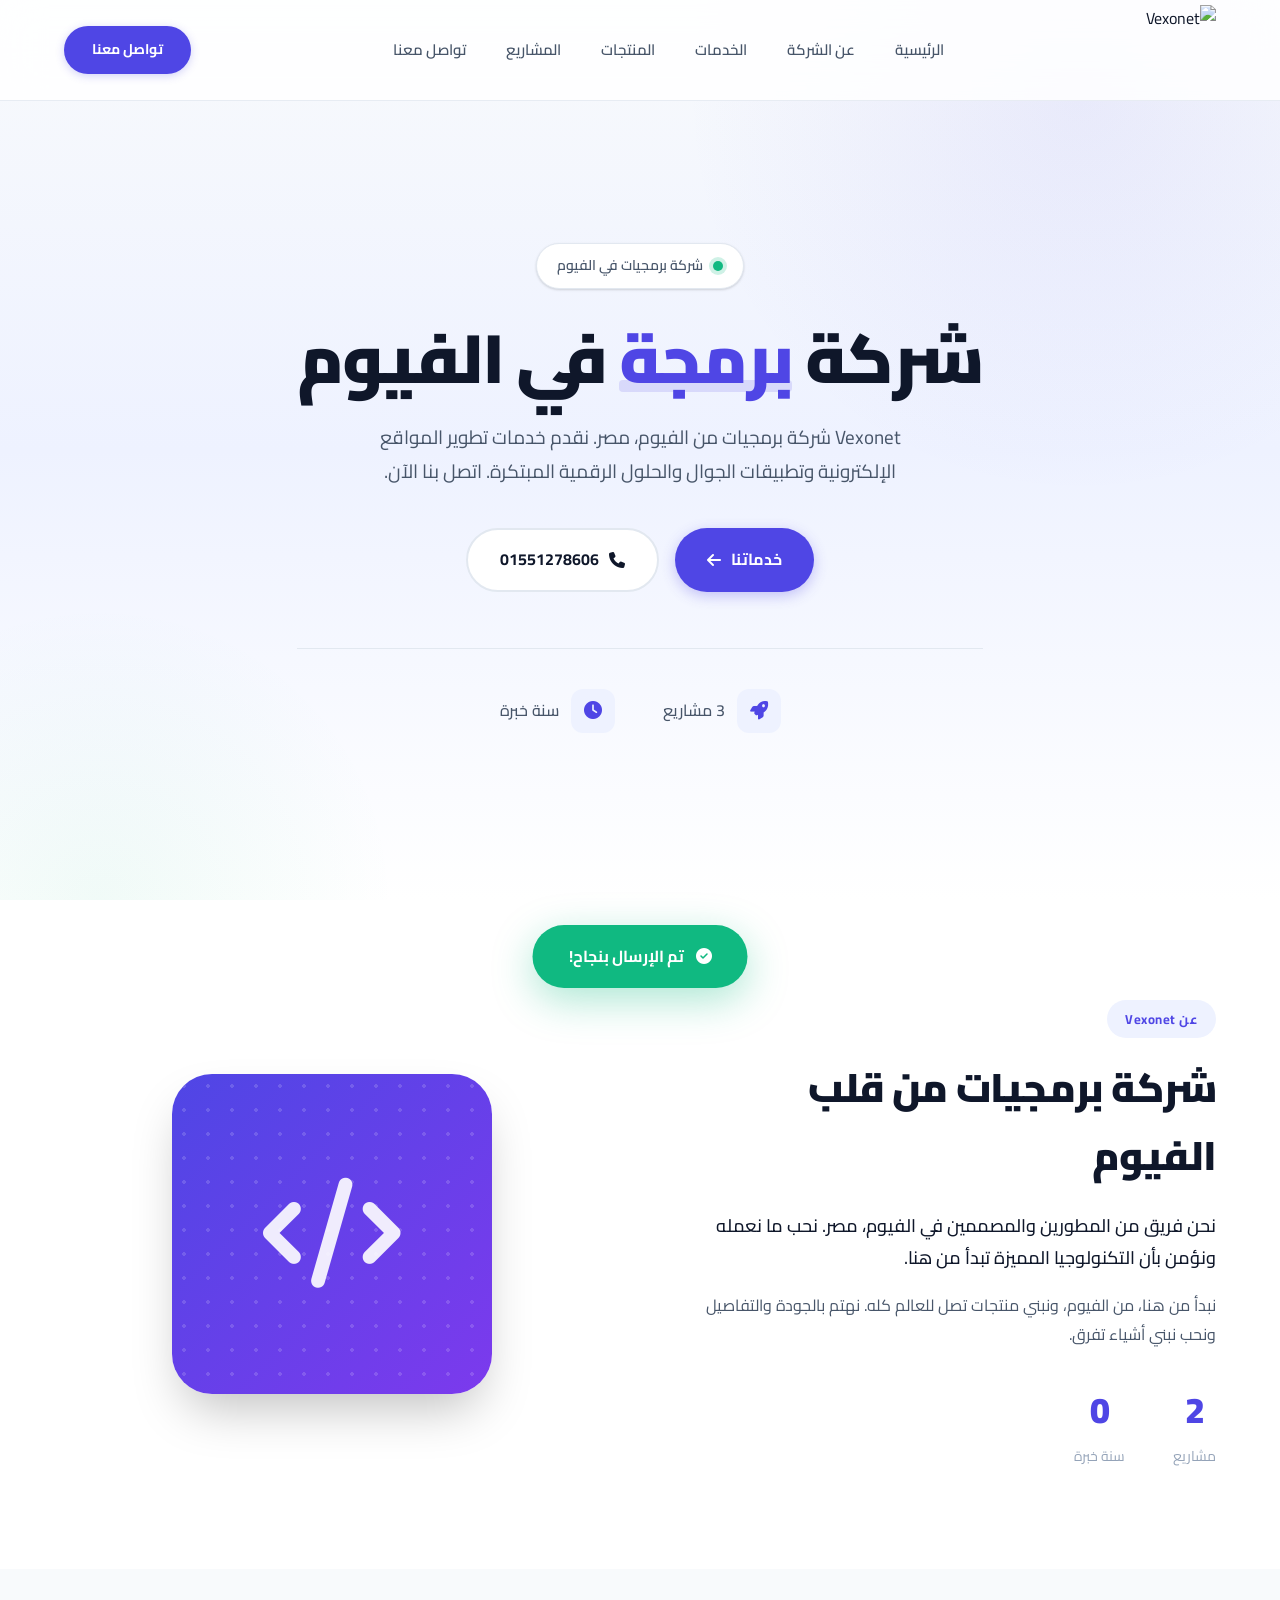
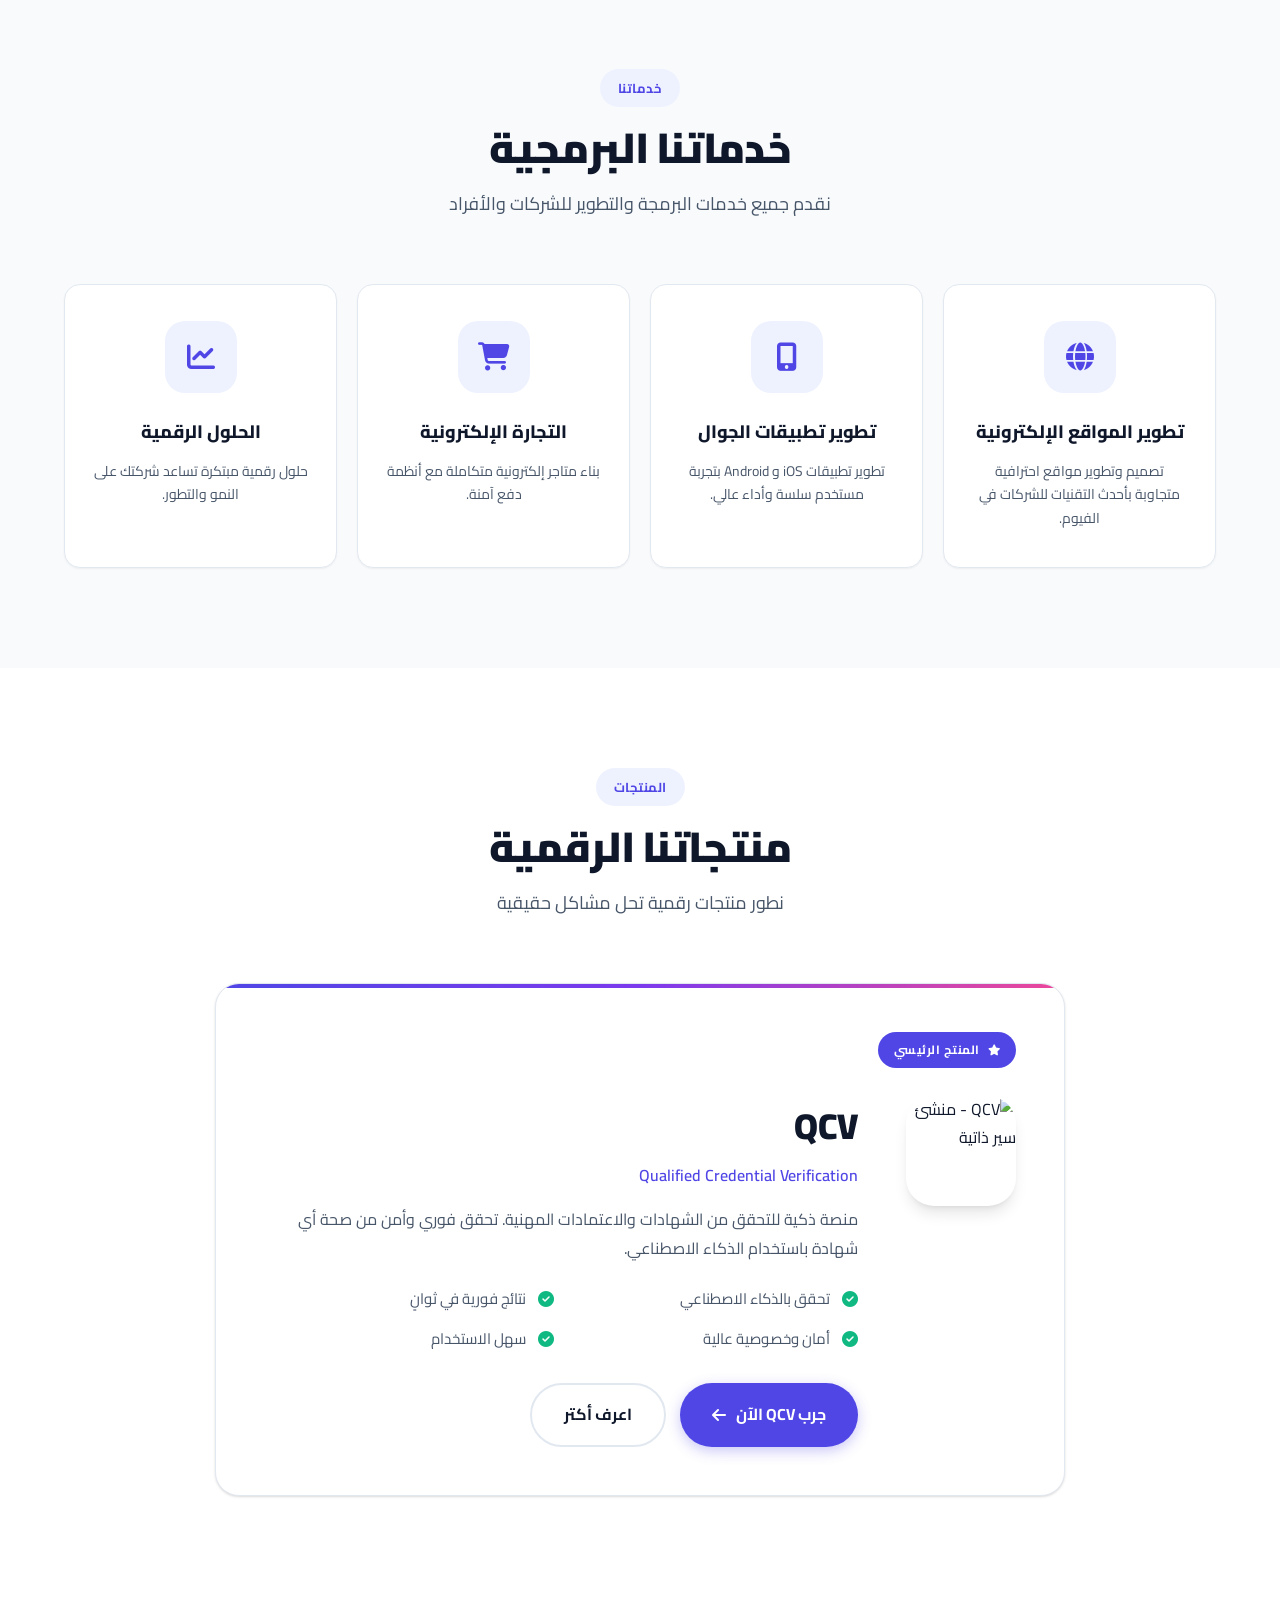
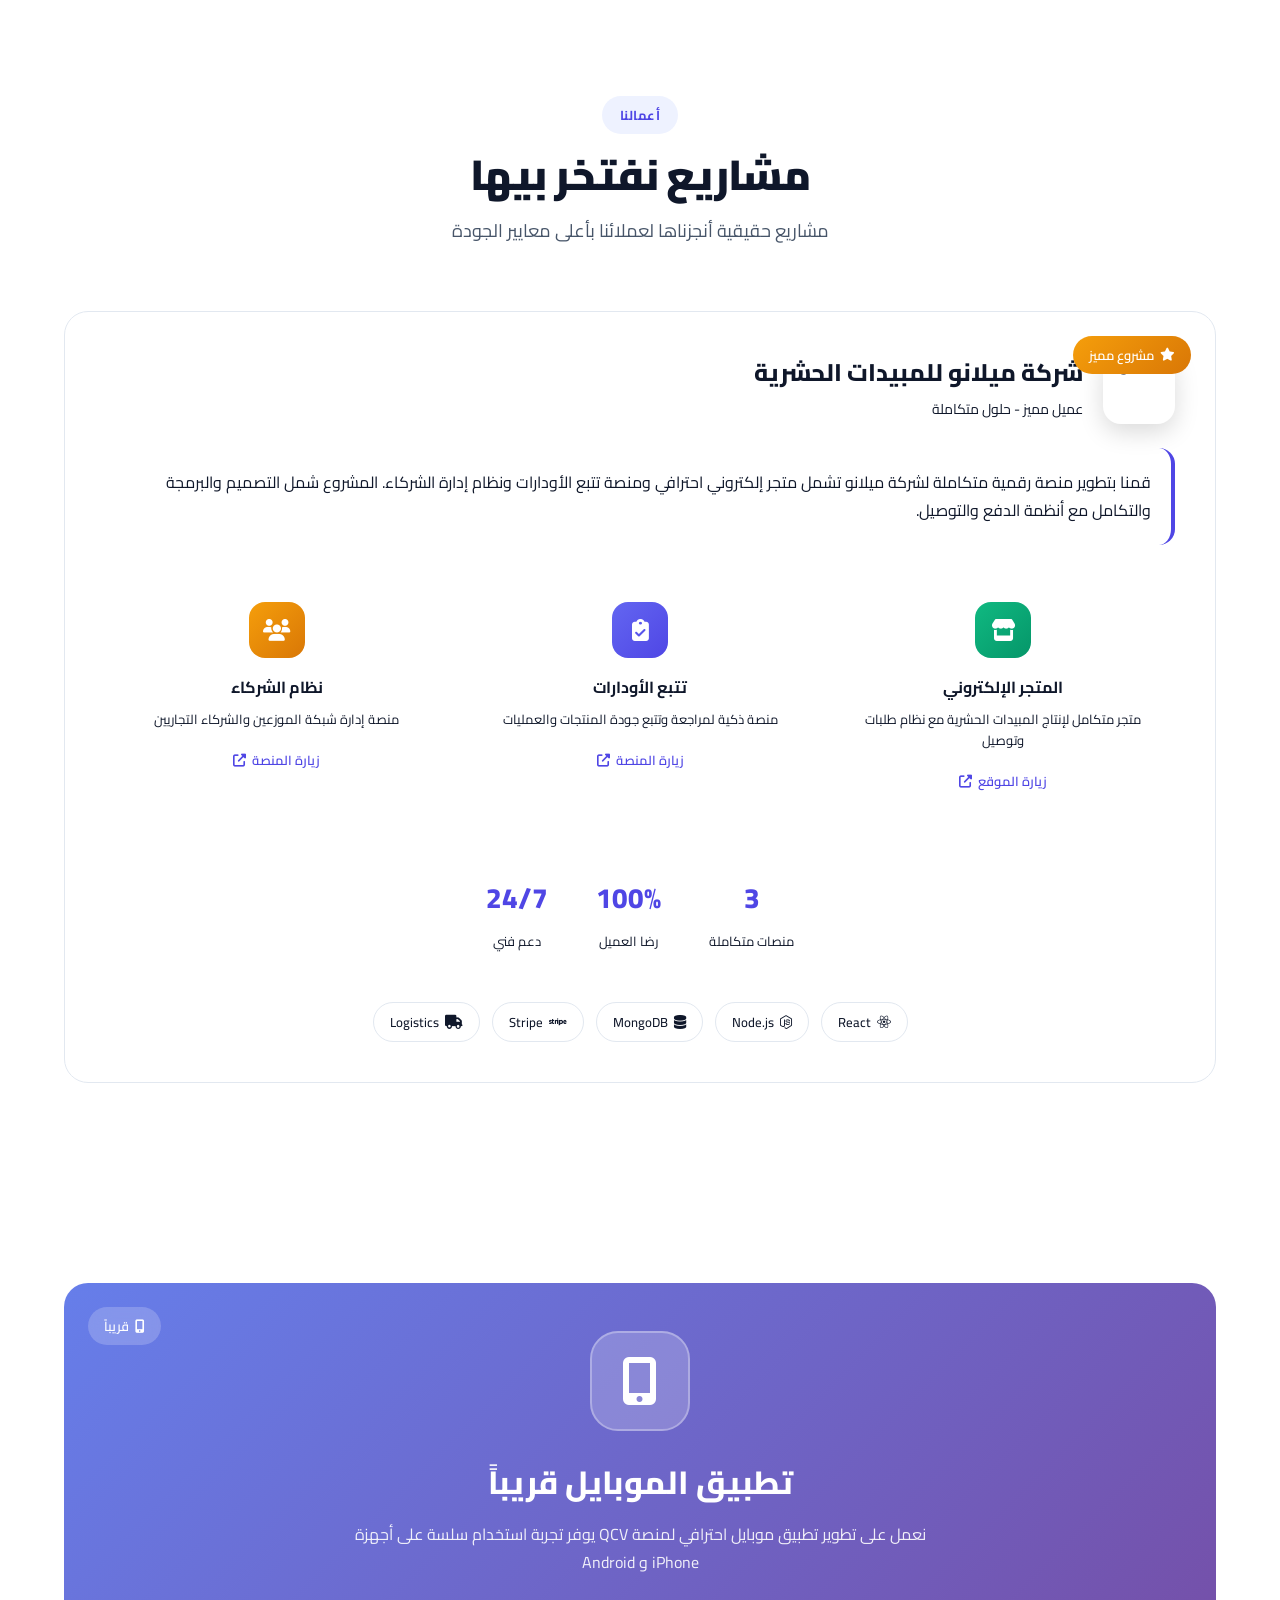
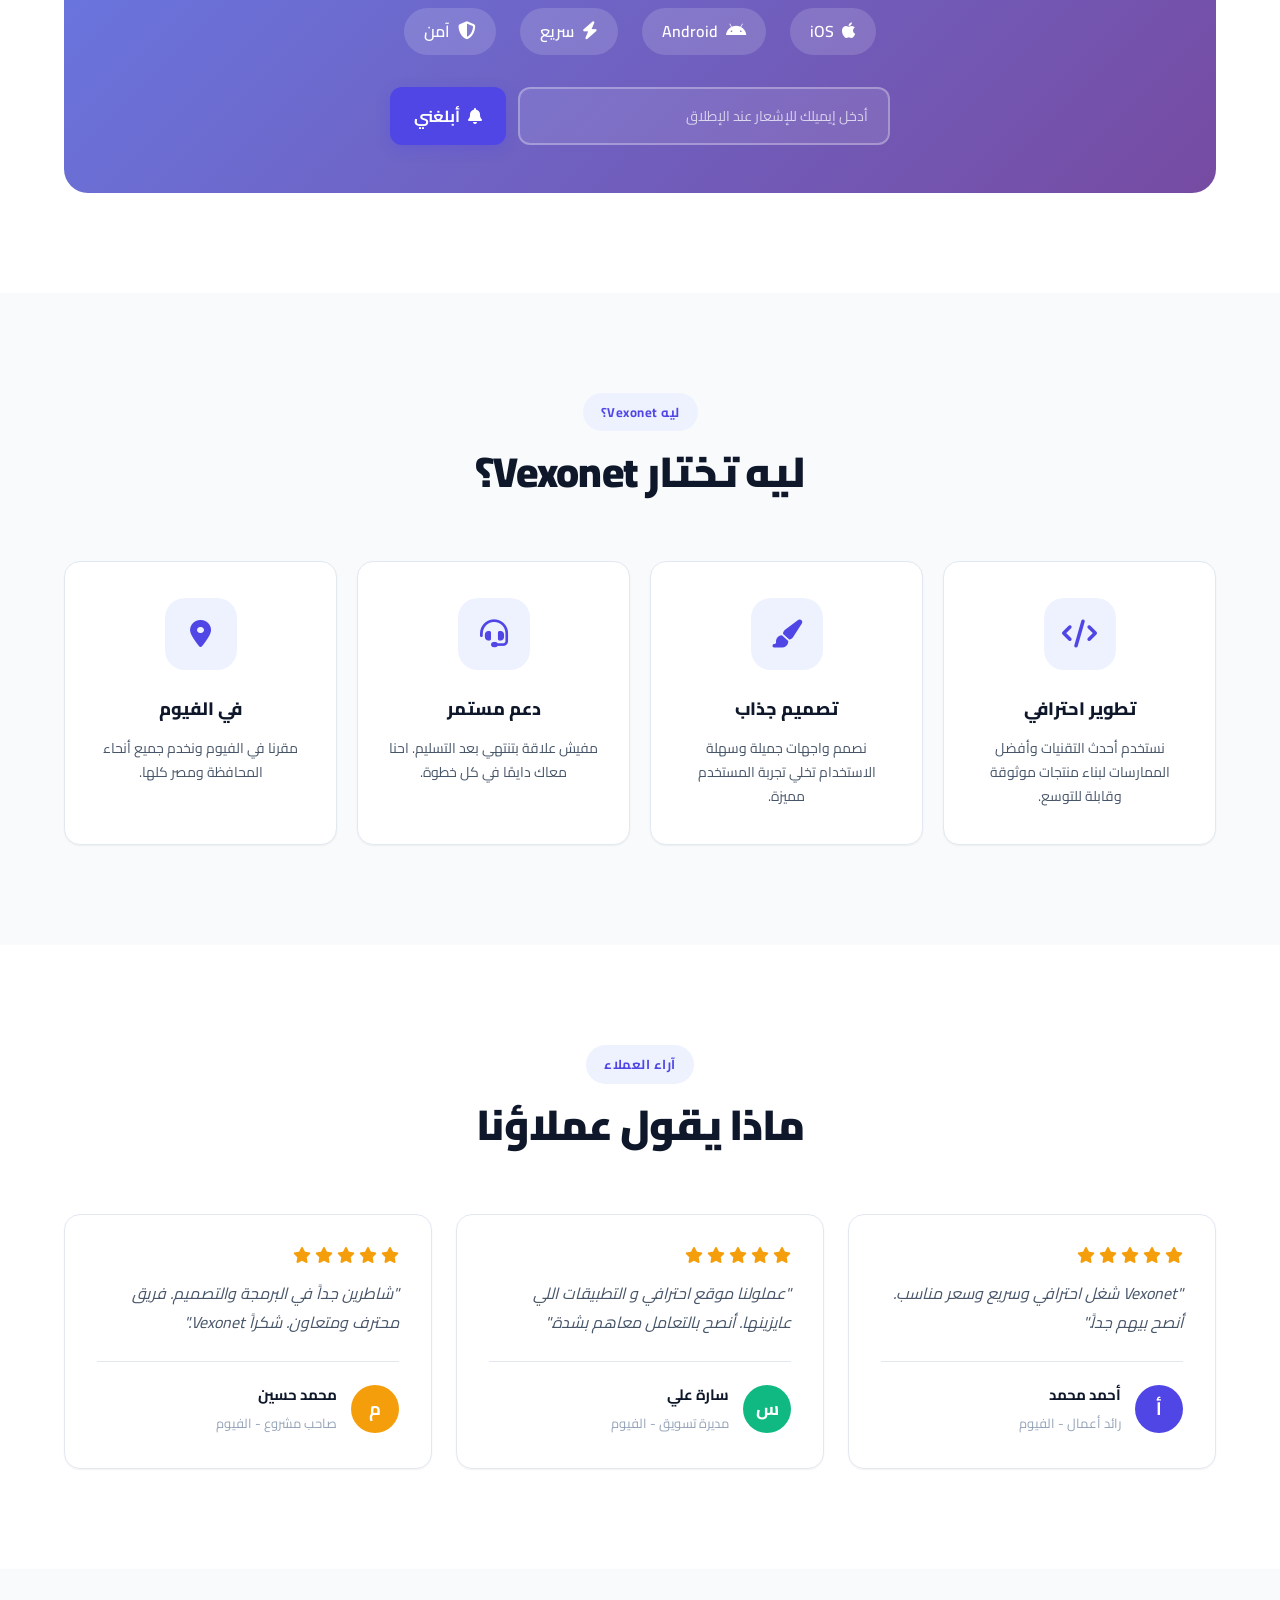
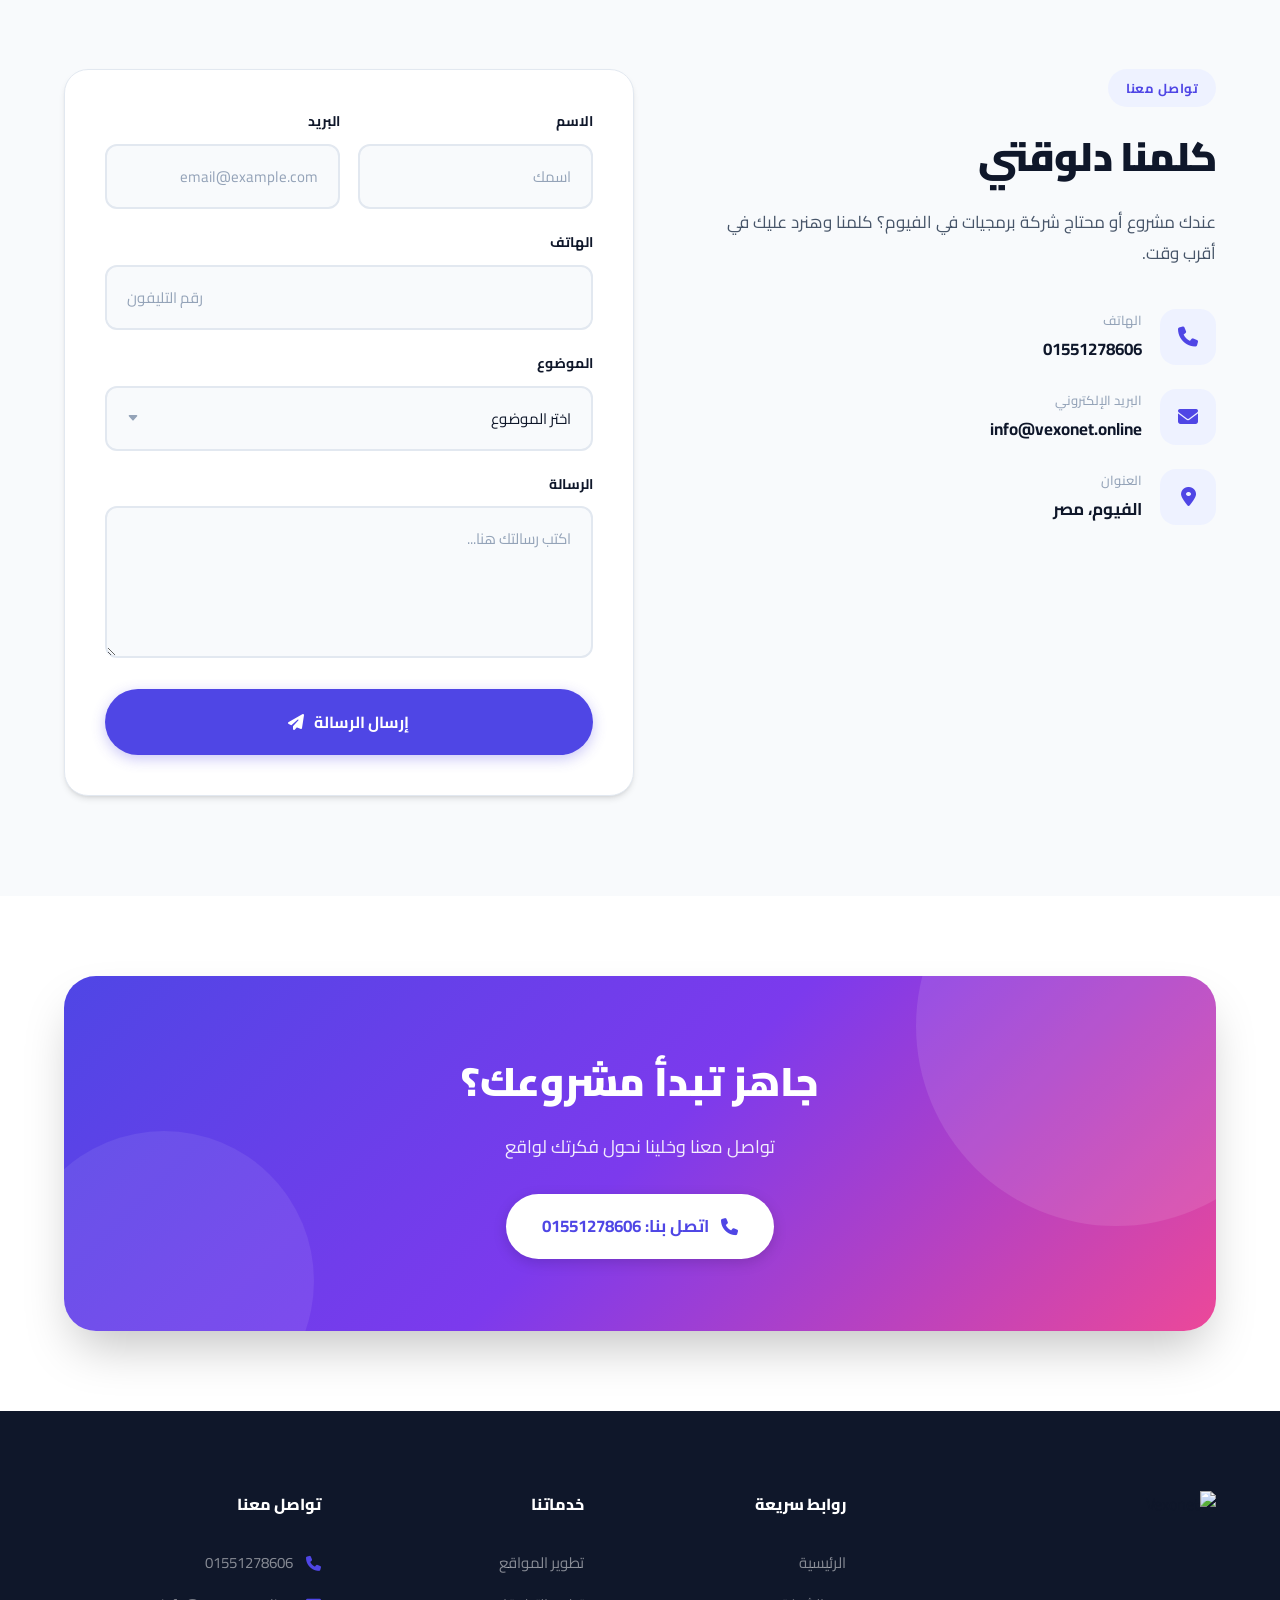
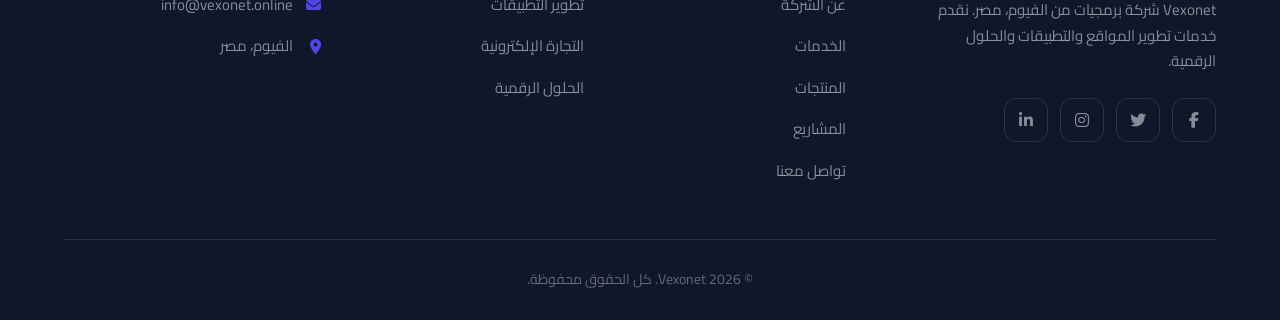
==== commit da4856f6: "Add Coming Soon section for Mobile App - Added Coming Soon section with gradient background - iOS an" ====
--- a/index.html
+++ b/index.html
@@ -529,6 +529,51 @@
         </div>
     </section>
 
+    <!-- Coming Soon - Mobile App -->
+    <section class="coming-soon section">
+        <div class="container">
+            <div class="coming-soon-card" data-aos="zoom-in" data-aos-duration="800">
+                <div class="coming-soon-badge">
+                    <i class="fas fa-mobile-alt"></i>
+                    قريباً
+                </div>
+                <div class="coming-soon-content">
+                    <div class="coming-soon-icon">
+                        <i class="fas fa-mobile-alt"></i>
+                        <div class="icon-pulse"></div>
+                    </div>
+                    <h2>تطبيق الموبايل قريباً</h2>
+                    <p>نعمل على تطوير تطبيق موبايل احترافي لمنصة QCV يوفر تجربة استخدام سلسة على أجهزة iPhone و Android</p>
+                    <div class="coming-soon-features">
+                        <div class="feature-item">
+                            <i class="fab fa-apple"></i>
+                            <span>iOS</span>
+                        </div>
+                        <div class="feature-item">
+                            <i class="fab fa-android"></i>
+                            <span>Android</span>
+                        </div>
+                        <div class="feature-item">
+                            <i class="fas fa-bolt"></i>
+                            <span>سريع</span>
+                        </div>
+                        <div class="feature-item">
+                            <i class="fas fa-shield-alt"></i>
+                            <span>آمن</span>
+                        </div>
+                    </div>
+                    <div class="notify-form">
+                        <input type="email" placeholder="أدخل إيميلك للإشعار عند الإطلاق" class="notify-input">
+                        <button class="btn primary notify-btn">
+                            <i class="fas fa-bell"></i>
+                            أبلغني
+                        </button>
+                    </div>
+                </div>
+            </div>
+        </div>
+    </section>
+
     <!-- Why Us -->
     <section class="why section">
         <div class="container">
--- a/styles.css
+++ b/styles.css
@@ -1457,6 +1457,156 @@
 }
 
 /* ========================================
+   Coming Soon
+   ======================================== */
+
+.coming-soon-card {
+    background: linear-gradient(135deg, #667eea 0%, #764ba2 100%);
+    border-radius: 24px;
+    padding: 48px;
+    text-align: center;
+    position: relative;
+    overflow: hidden;
+    color: #fff;
+}
+
+.coming-soon-badge {
+    position: absolute;
+    top: 24px;
+    left: 24px;
+    background: rgba(255, 255, 255, 0.2);
+    backdrop-filter: blur(10px);
+    padding: 8px 16px;
+    border-radius: 20px;
+    font-size: 13px;
+    font-weight: 600;
+    display: flex;
+    align-items: center;
+    gap: 6px;
+}
+
+.coming-soon-content {
+    position: relative;
+    z-index: 1;
+}
+
+.coming-soon-icon {
+    width: 100px;
+    height: 100px;
+    background: rgba(255, 255, 255, 0.2);
+    border-radius: 28px;
+    display: flex;
+    align-items: center;
+    justify-content: center;
+    margin: 0 auto 24px;
+    font-size: 48px;
+    position: relative;
+}
+
+.icon-pulse {
+    position: absolute;
+    width: 100%;
+    height: 100%;
+    border-radius: 28px;
+    border: 2px solid rgba(255, 255, 255, 0.3);
+    animation: pulse 2s infinite;
+}
+
+@keyframes pulse {
+    0% {
+        transform: scale(1);
+        opacity: 1;
+    }
+    100% {
+        transform: scale(1.5);
+        opacity: 0;
+    }
+}
+
+.coming-soon-card h2 {
+    font-size: 32px;
+    font-weight: 800;
+    margin-bottom: 12px;
+}
+
+.coming-soon-card p {
+    font-size: 16px;
+    opacity: 0.9;
+    max-width: 600px;
+    margin: 0 auto 32px;
+    line-height: 1.7;
+}
+
+.coming-soon-features {
+    display: flex;
+    justify-content: center;
+    gap: 24px;
+    margin-bottom: 32px;
+}
+
+.feature-item {
+    display: flex;
+    align-items: center;
+    gap: 8px;
+    background: rgba(255, 255, 255, 0.15);
+    padding: 10px 20px;
+    border-radius: 25px;
+    font-weight: 600;
+}
+
+.feature-item i {
+    font-size: 18px;
+}
+
+.notify-form {
+    display: flex;
+    justify-content: center;
+    gap: 12px;
+    max-width: 500px;
+    margin: 0 auto;
+}
+
+.notify-input {
+    flex: 1;
+    padding: 14px 20px;
+    border: 2px solid rgba(255, 255, 255, 0.3);
+    border-radius: 12px;
+    background: rgba(255, 255, 255, 0.1);
+    color: #fff;
+    font-size: 14px;
+    font-family: 'Cairo', sans-serif;
+}
+
+.notify-input::placeholder {
+    color: rgba(255, 255, 255, 0.7);
+}
+
+.notify-input:focus {
+    outline: none;
+    border-color: #fff;
+    background: rgba(255, 255, 255, 0.2);
+}
+
+.notify-btn {
+    background: #fff;
+    color: #667eea;
+    border: none;
+    padding: 14px 24px;
+    border-radius: 12px;
+    font-weight: 700;
+    display: flex;
+    align-items: center;
+    gap: 8px;
+    cursor: pointer;
+    transition: var(--transition);
+}
+
+.notify-btn:hover {
+    transform: translateY(-2px);
+    box-shadow: 0 8px 24px rgba(0, 0, 0, 0.2);
+}
+
+/* ========================================
    Responsive
    ======================================== */
 
@@ -1570,6 +1720,32 @@
         font-size: 12px;
     }
     
+    .coming-soon-card {
+        padding: 32px 24px;
+    }
+    
+    .coming-soon-card h2 {
+        font-size: 24px;
+    }
+    
+    .coming-soon-features {
+        flex-wrap: wrap;
+        gap: 12px;
+    }
+    
+    .feature-item {
+        padding: 8px 16px;
+        font-size: 13px;
+    }
+    
+    .notify-form {
+        flex-direction: column;
+    }
+    
+    .notify-btn {
+        justify-content: center;
+    }
+    
     .product-card { padding: 32px; }
     .product-features { grid-template-columns: 1fr; }
     
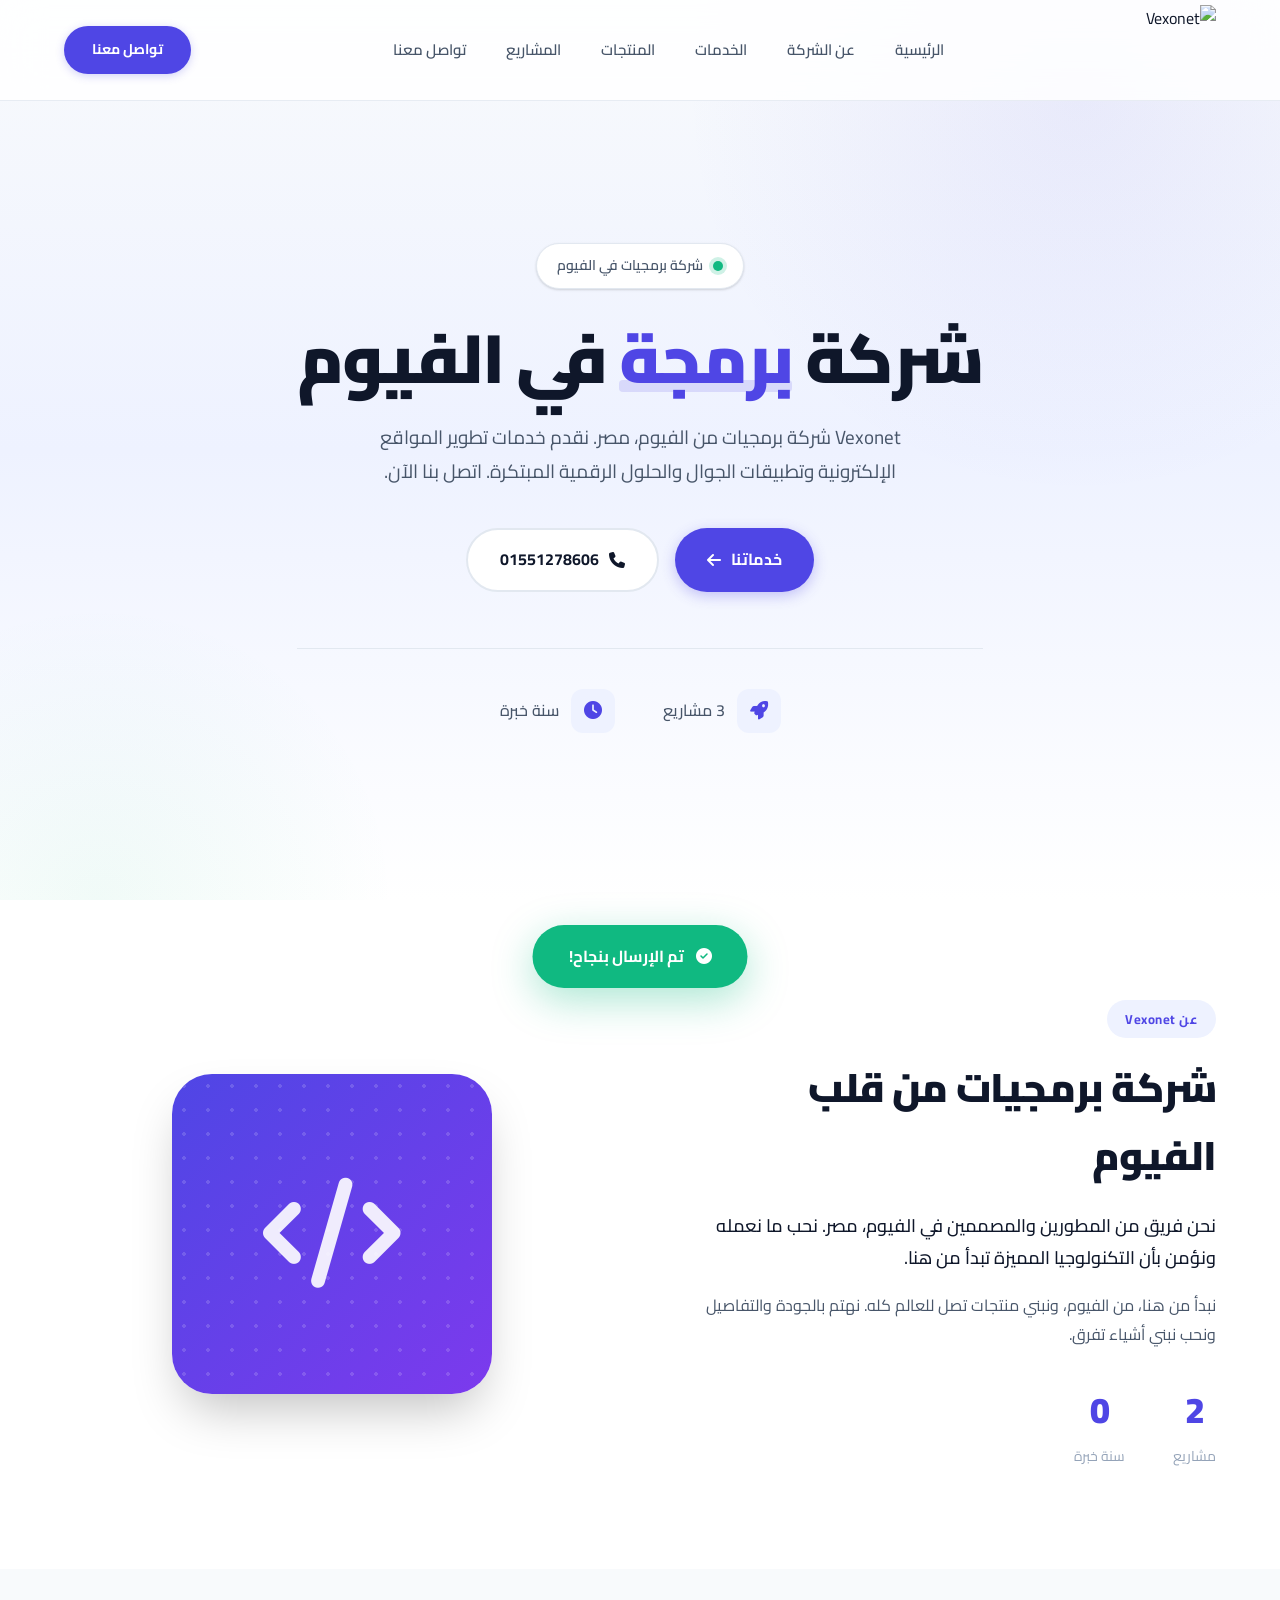
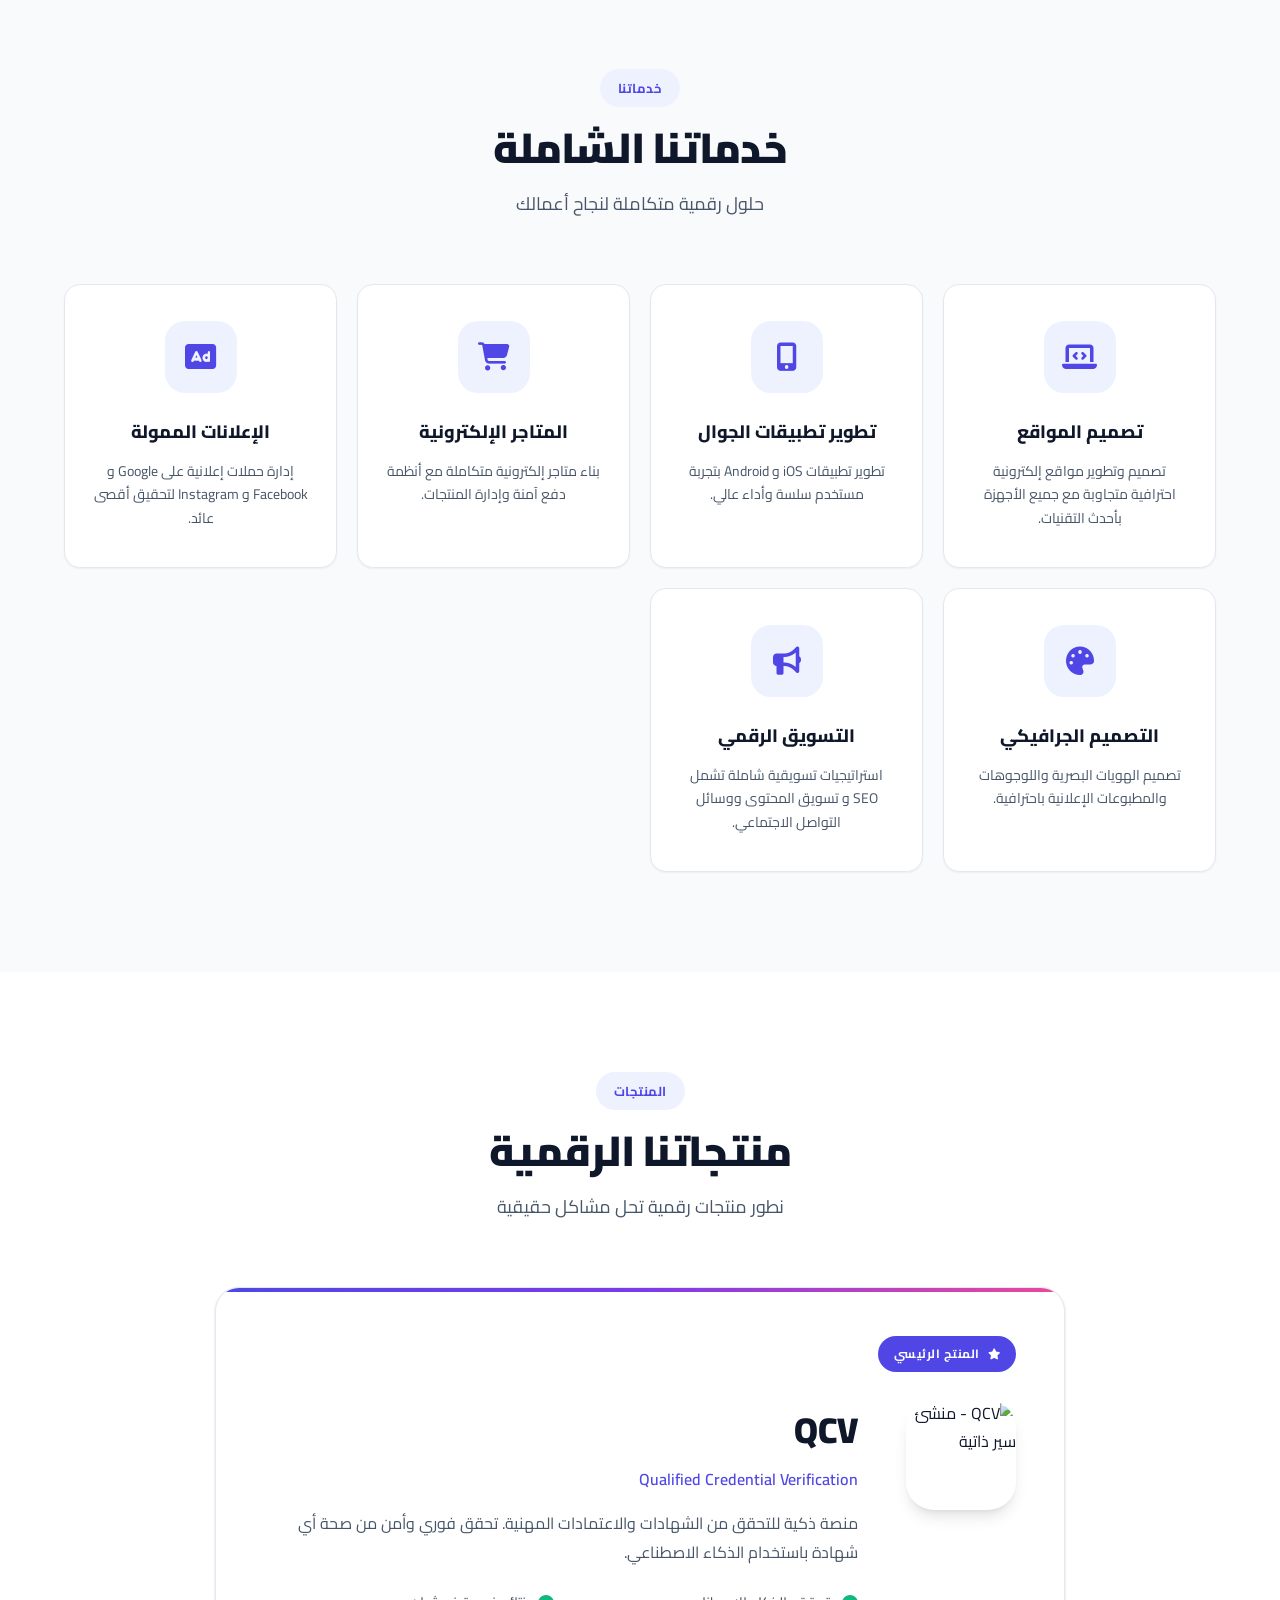
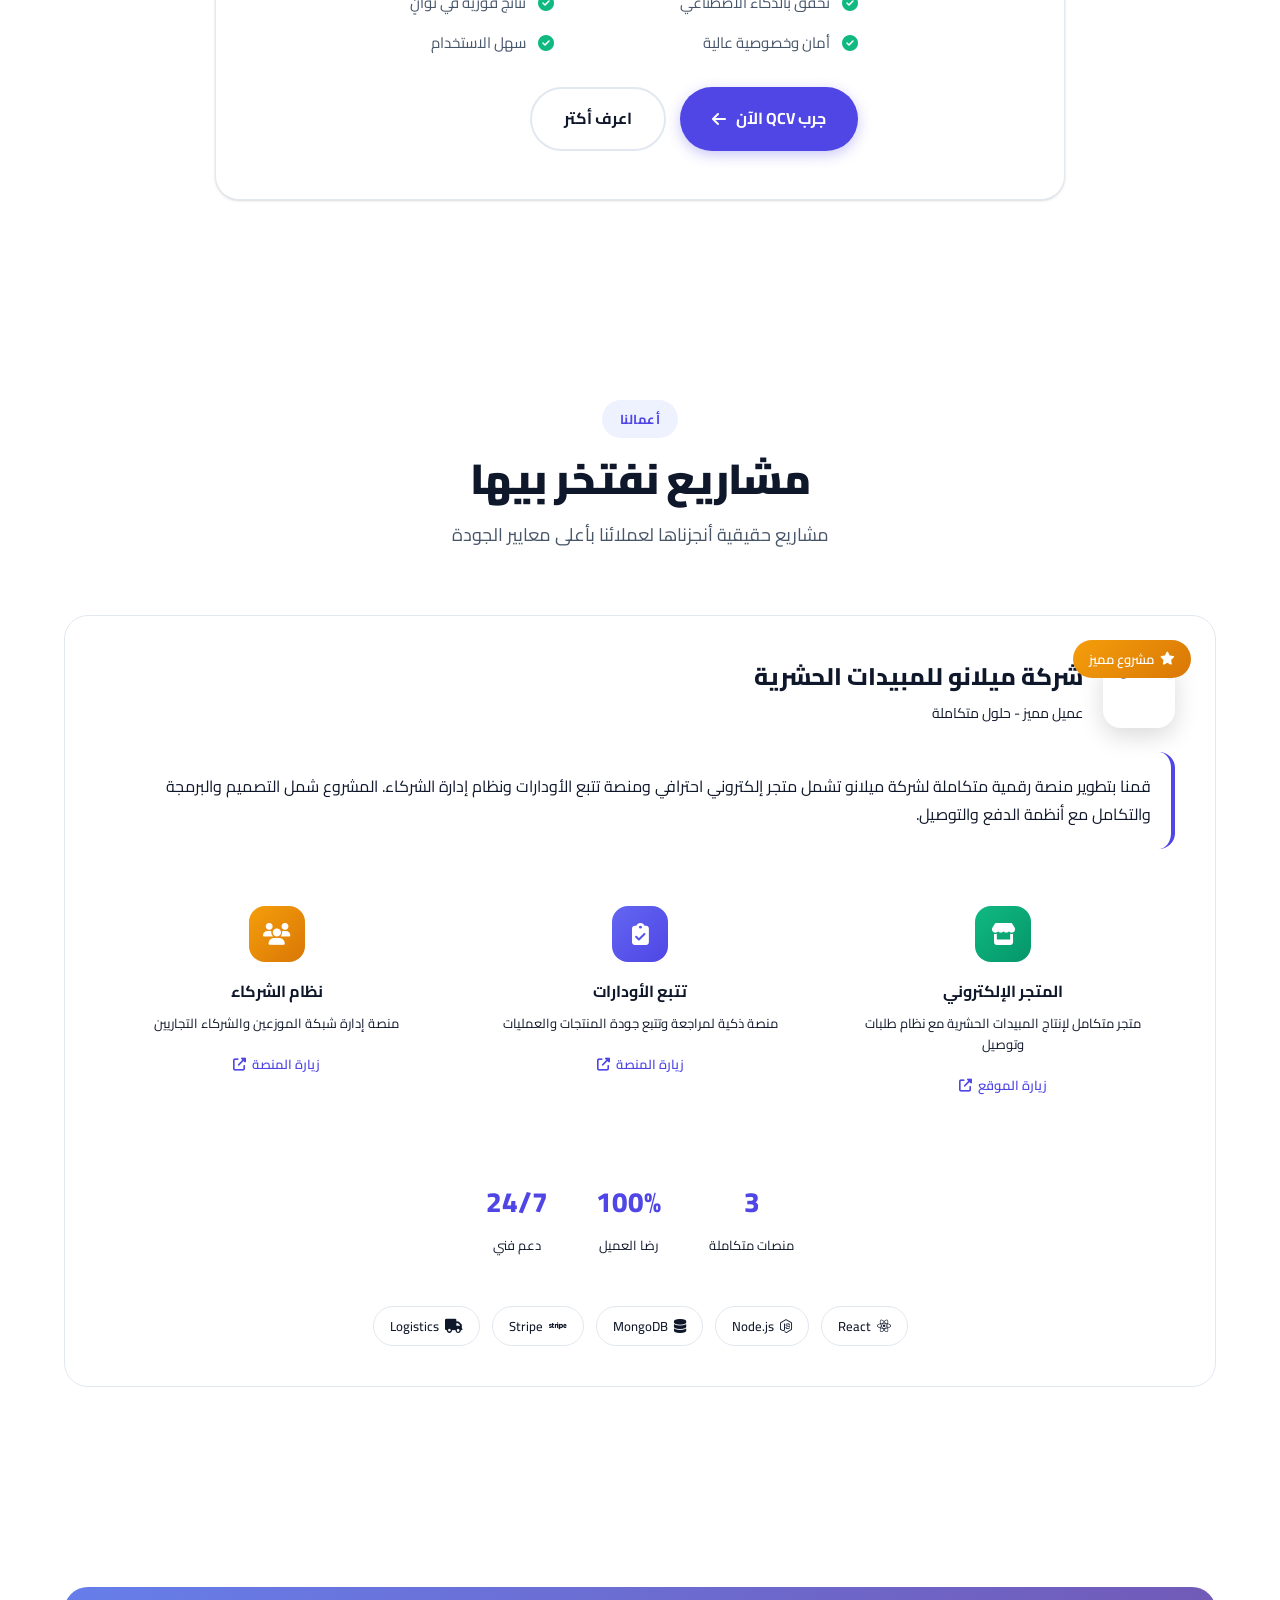
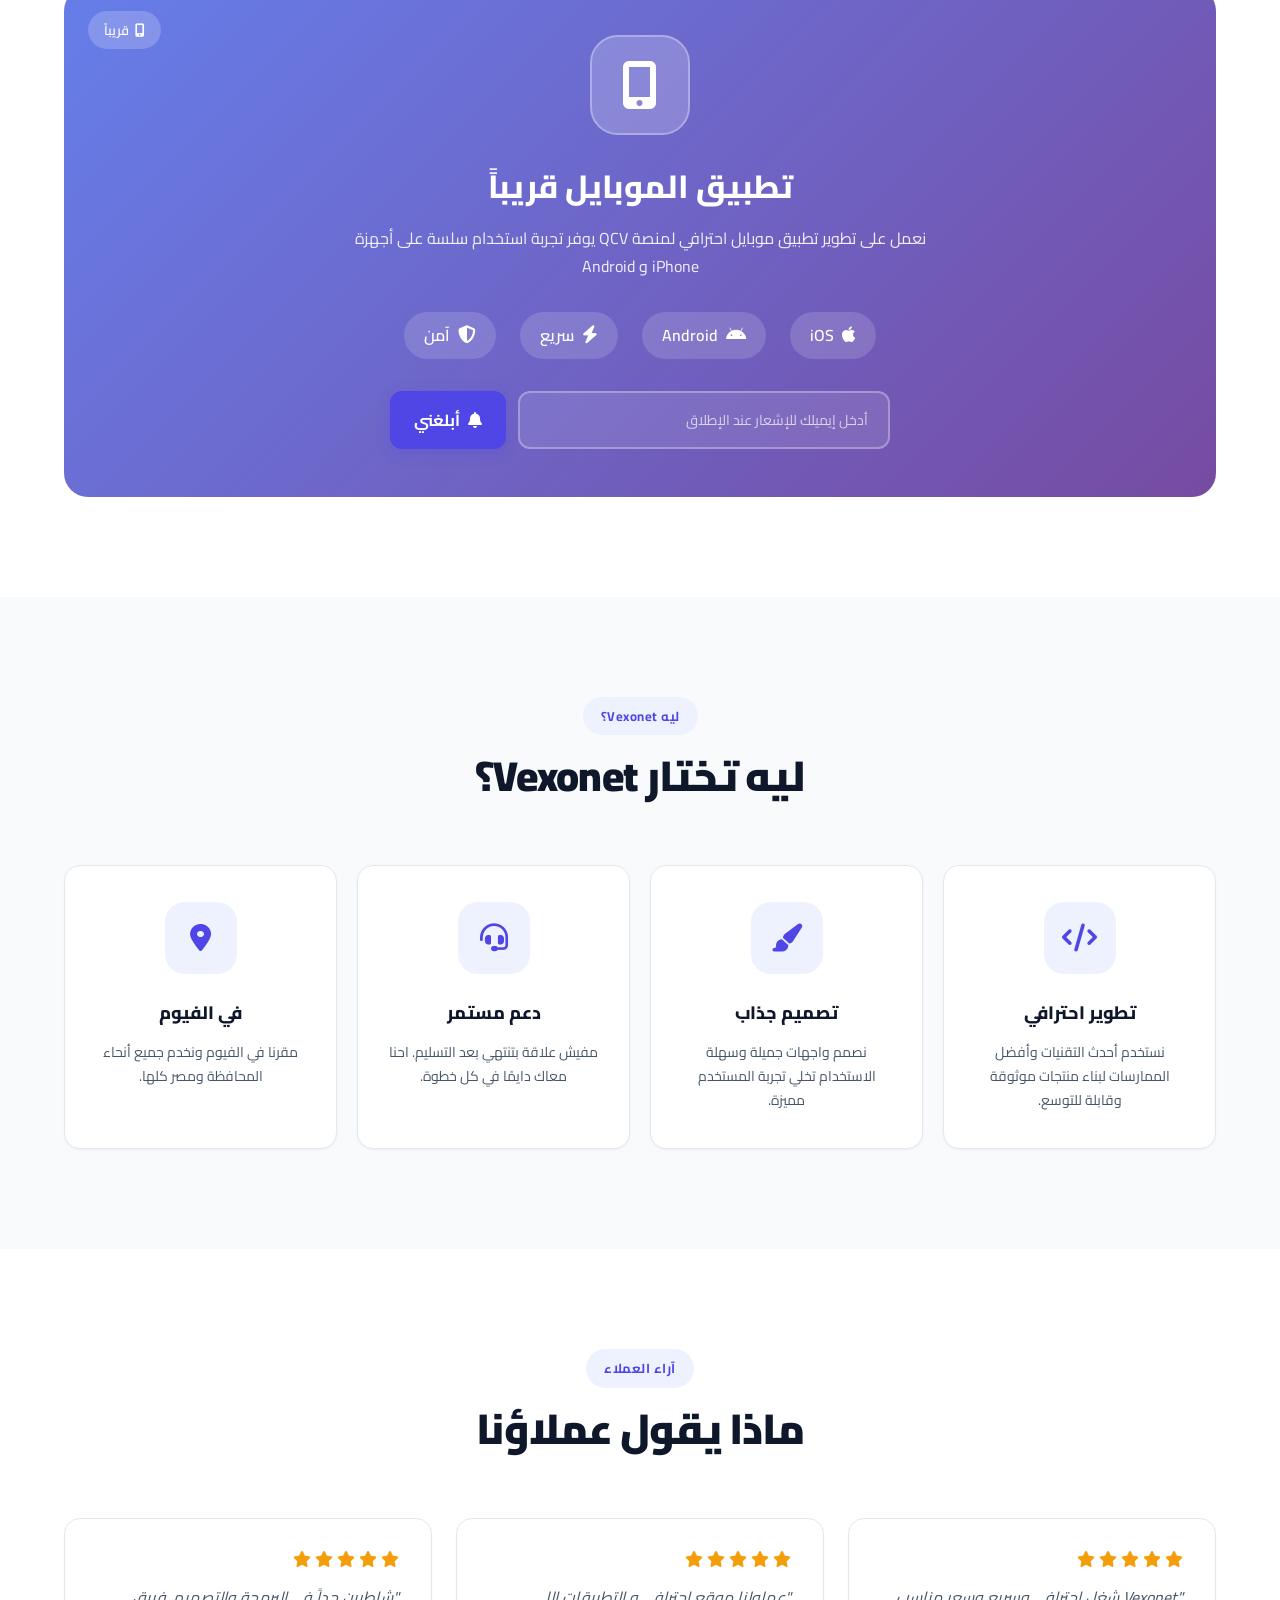
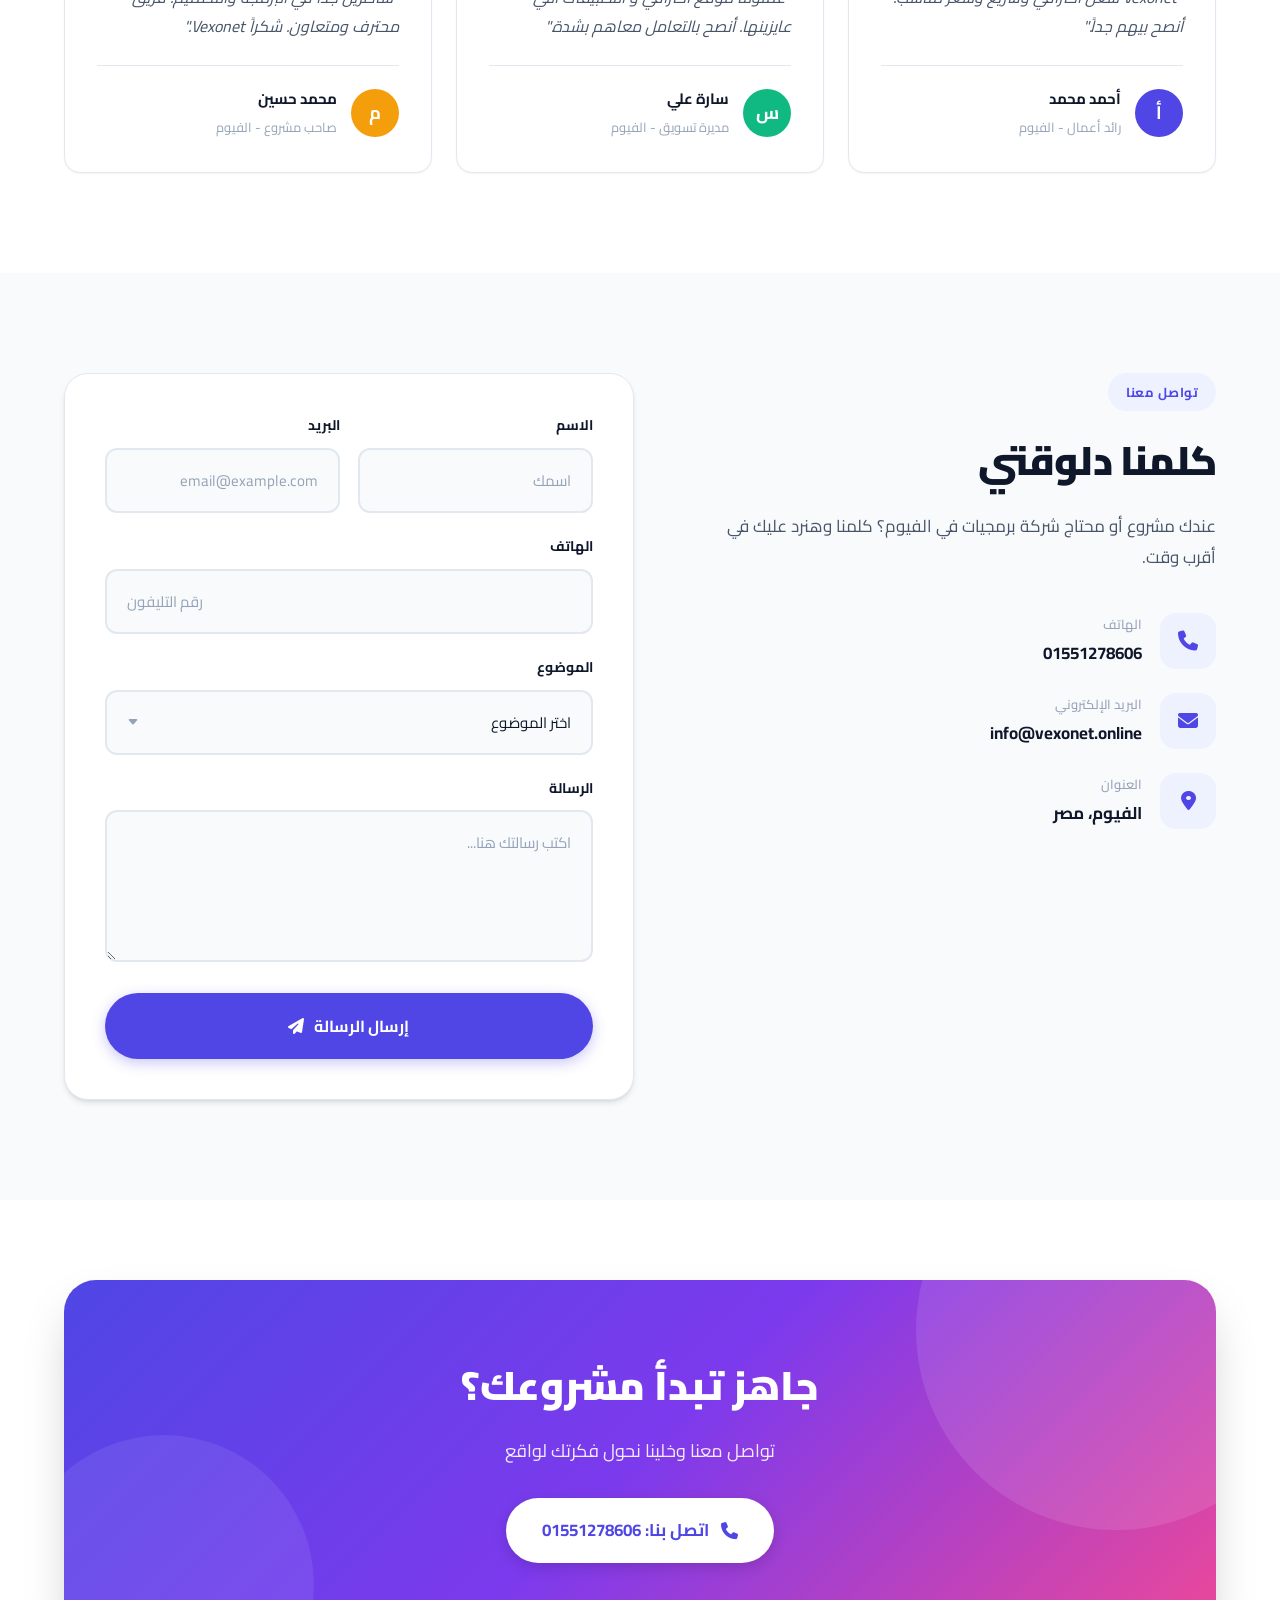
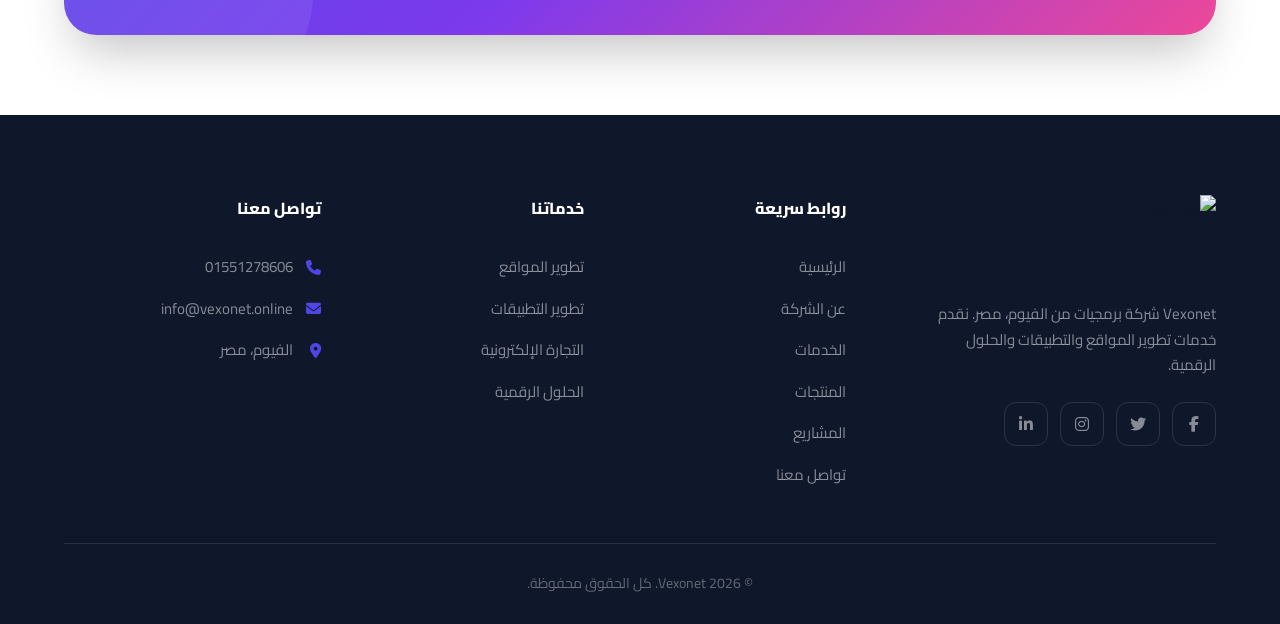
==== commit acb4e2b3: "Expand Services section with more services - Added 6 services total:   1. Web Design   2. Mobile App" ====
--- a/index.html
+++ b/index.html
@@ -368,14 +368,14 @@
         <div class="container">
             <div class="section-header" data-aos="fade-up" data-aos-duration="800">
                 <div class="section-tag">خدماتنا</div>
-                <h2>خدماتنا البرمجية</h2>
-                <p>نقدم جميع خدمات البرمجة والتطوير للشركات والأفراد</p>
+                <h2>خدماتنا الشاملة</h2>
+                <p>حلول رقمية متكاملة لنجاح أعمالك</p>
             </div>
             <div class="services-grid">
                 <div class="service-card" data-aos="fade-up" data-aos-duration="600" data-aos-delay="0">
-                    <div class="service-icon"><i class="fas fa-globe"></i></div>
-                    <h3>تطوير المواقع الإلكترونية</h3>
-                    <p>تصميم وتطوير مواقع احترافية متجاوبة بأحدث التقنيات للشركات في الفيوم.</p>
+                    <div class="service-icon"><i class="fas fa-laptop-code"></i></div>
+                    <h3>تصميم المواقع</h3>
+                    <p>تصميم وتطوير مواقع إلكترونية احترافية متجاوبة مع جميع الأجهزة بأحدث التقنيات.</p>
                 </div>
                 <div class="service-card" data-aos="fade-up" data-aos-duration="600" data-aos-delay="100">
                     <div class="service-icon"><i class="fas fa-mobile-alt"></i></div>
@@ -384,13 +384,23 @@
                 </div>
                 <div class="service-card" data-aos="fade-up" data-aos-duration="600" data-aos-delay="200">
                     <div class="service-icon"><i class="fas fa-shopping-cart"></i></div>
-                    <h3>التجارة الإلكترونية</h3>
-                    <p>بناء متاجر إلكترونية متكاملة مع أنظمة دفع آمنة.</p>
+                    <h3>المتاجر الإلكترونية</h3>
+                    <p>بناء متاجر إلكترونية متكاملة مع أنظمة دفع آمنة وإدارة المنتجات.</p>
                 </div>
                 <div class="service-card" data-aos="fade-up" data-aos-duration="600" data-aos-delay="300">
-                    <div class="service-icon"><i class="fas fa-chart-line"></i></div>
-                    <h3>الحلول الرقمية</h3>
-                    <p>حلول رقمية مبتكرة تساعد شركتك على النمو والتطور.</p>
+                    <div class="service-icon"><i class="fas fa-ad"></i></div>
+                    <h3>الإعلانات الممولة</h3>
+                    <p>إدارة حملات إعلانية على Google و Facebook و Instagram لتحقيق أقصى عائد.</p>
+                </div>
+                <div class="service-card" data-aos="fade-up" data-aos-duration="600" data-aos-delay="400">
+                    <div class="service-icon"><i class="fas fa-palette"></i></div>
+                    <h3>التصميم الجرافيكي</h3>
+                    <p>تصميم الهويات البصرية واللوجوهات والمطبوعات الإعلانية باحترافية.</p>
+                </div>
+                <div class="service-card" data-aos="fade-up" data-aos-duration="600" data-aos-delay="500">
+                    <div class="service-icon"><i class="fas fa-bullhorn"></i></div>
+                    <h3>التسويق الرقمي</h3>
+                    <p>استراتيجيات تسويقية شاملة تشمل SEO و تسويق المحتوى ووسائل التواصل الاجتماعي.</p>
                 </div>
             </div>
         </div>
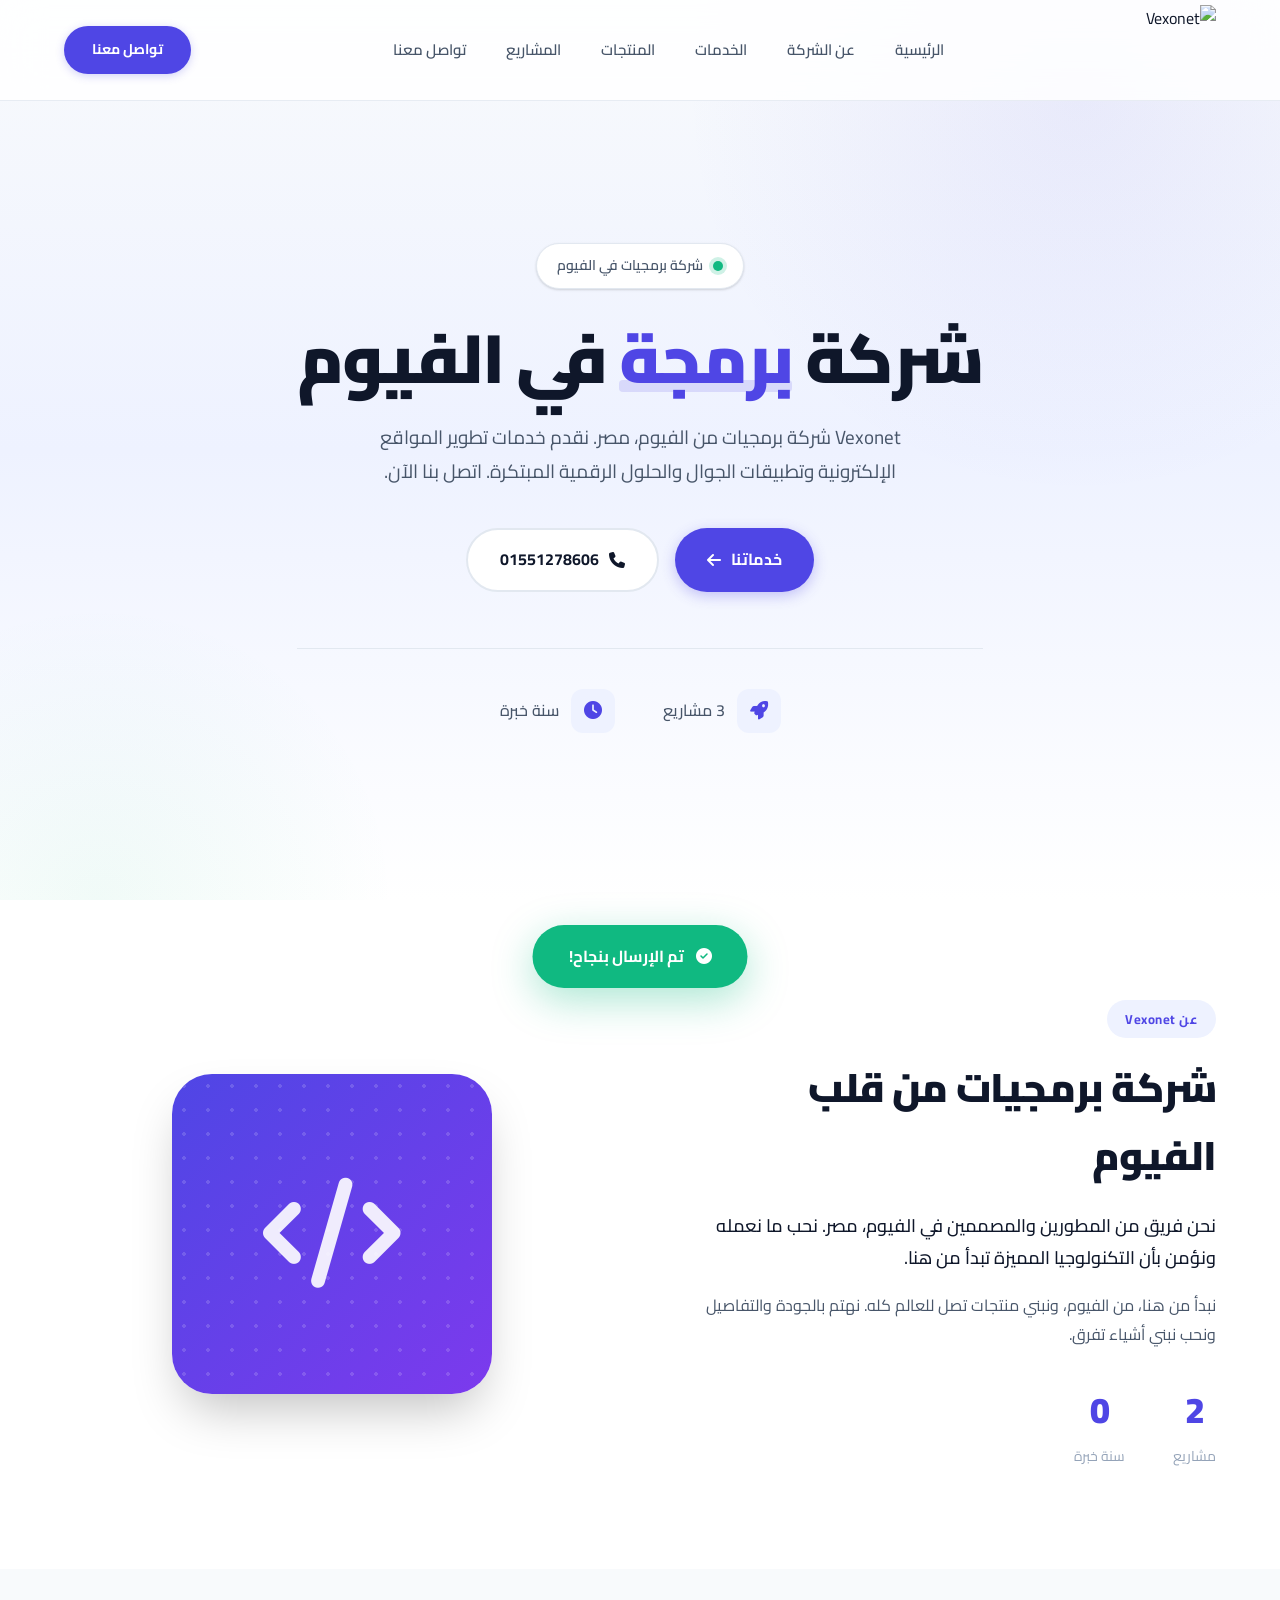
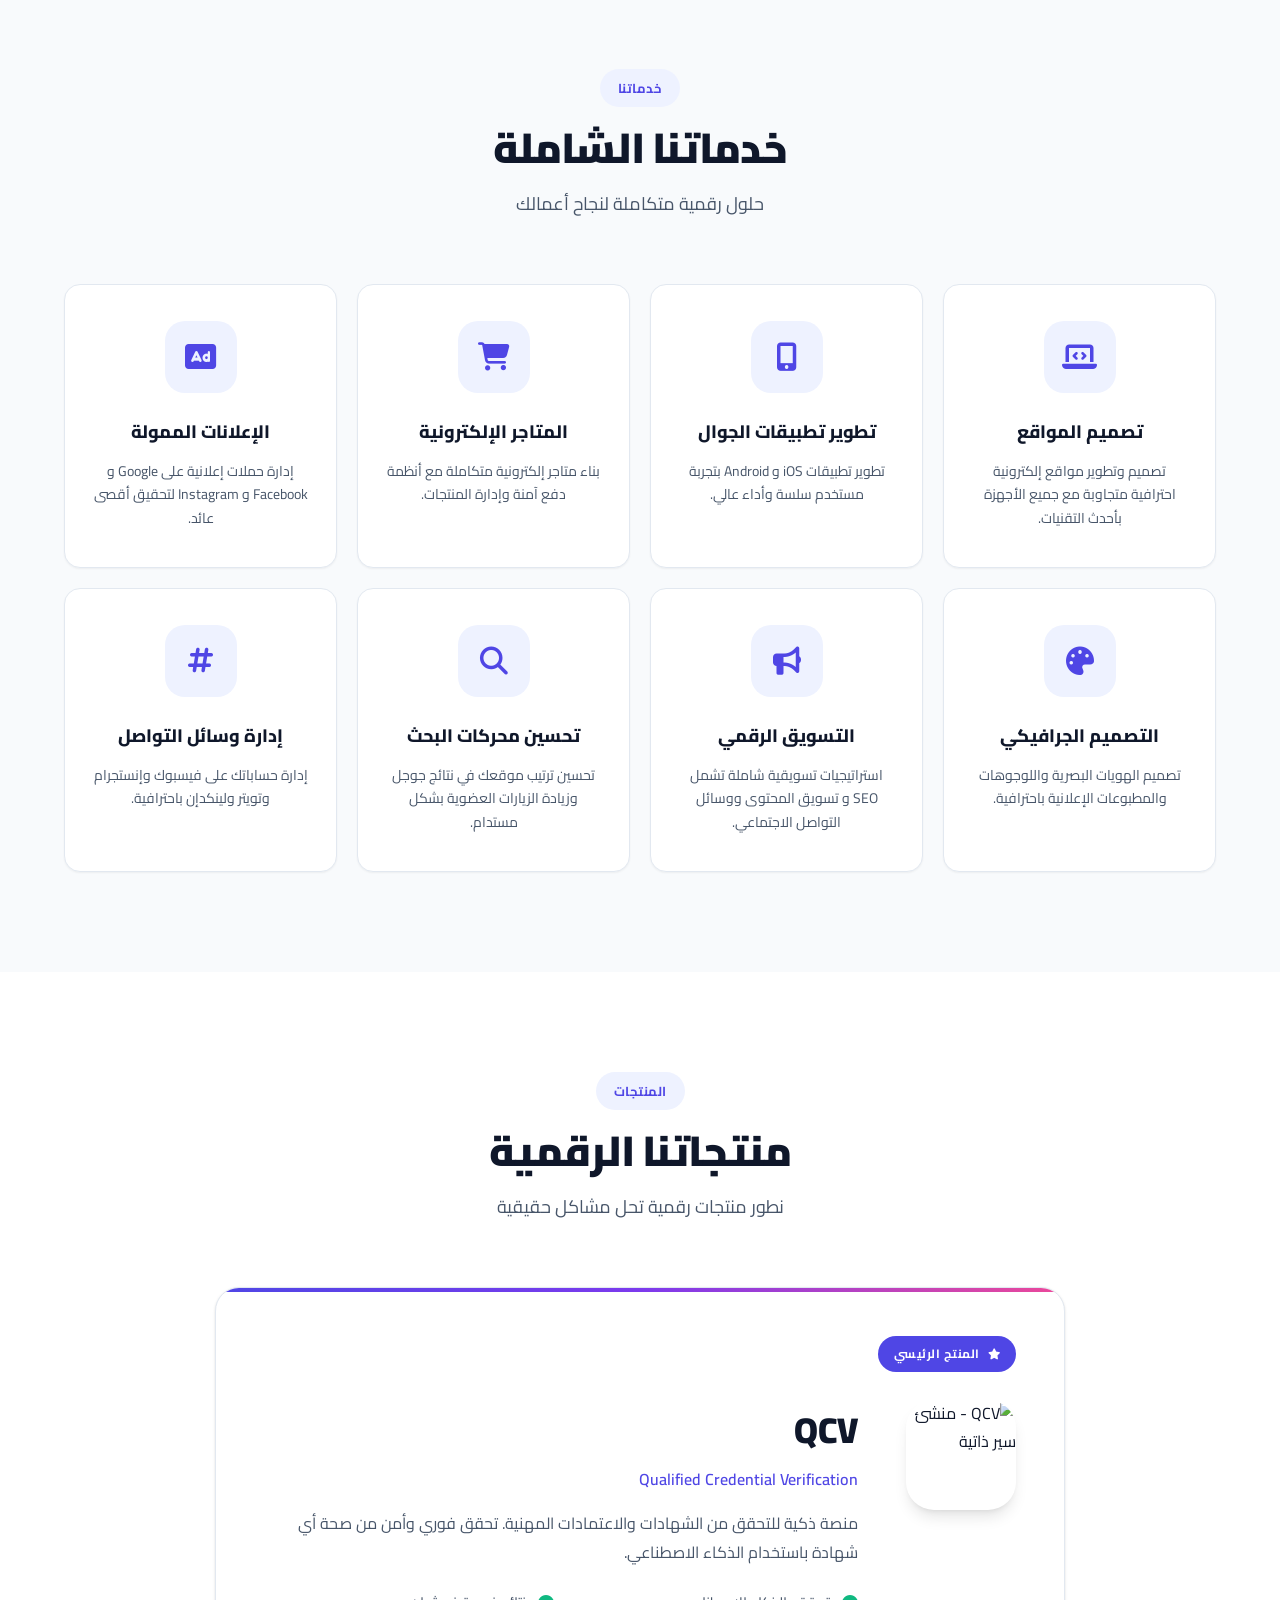
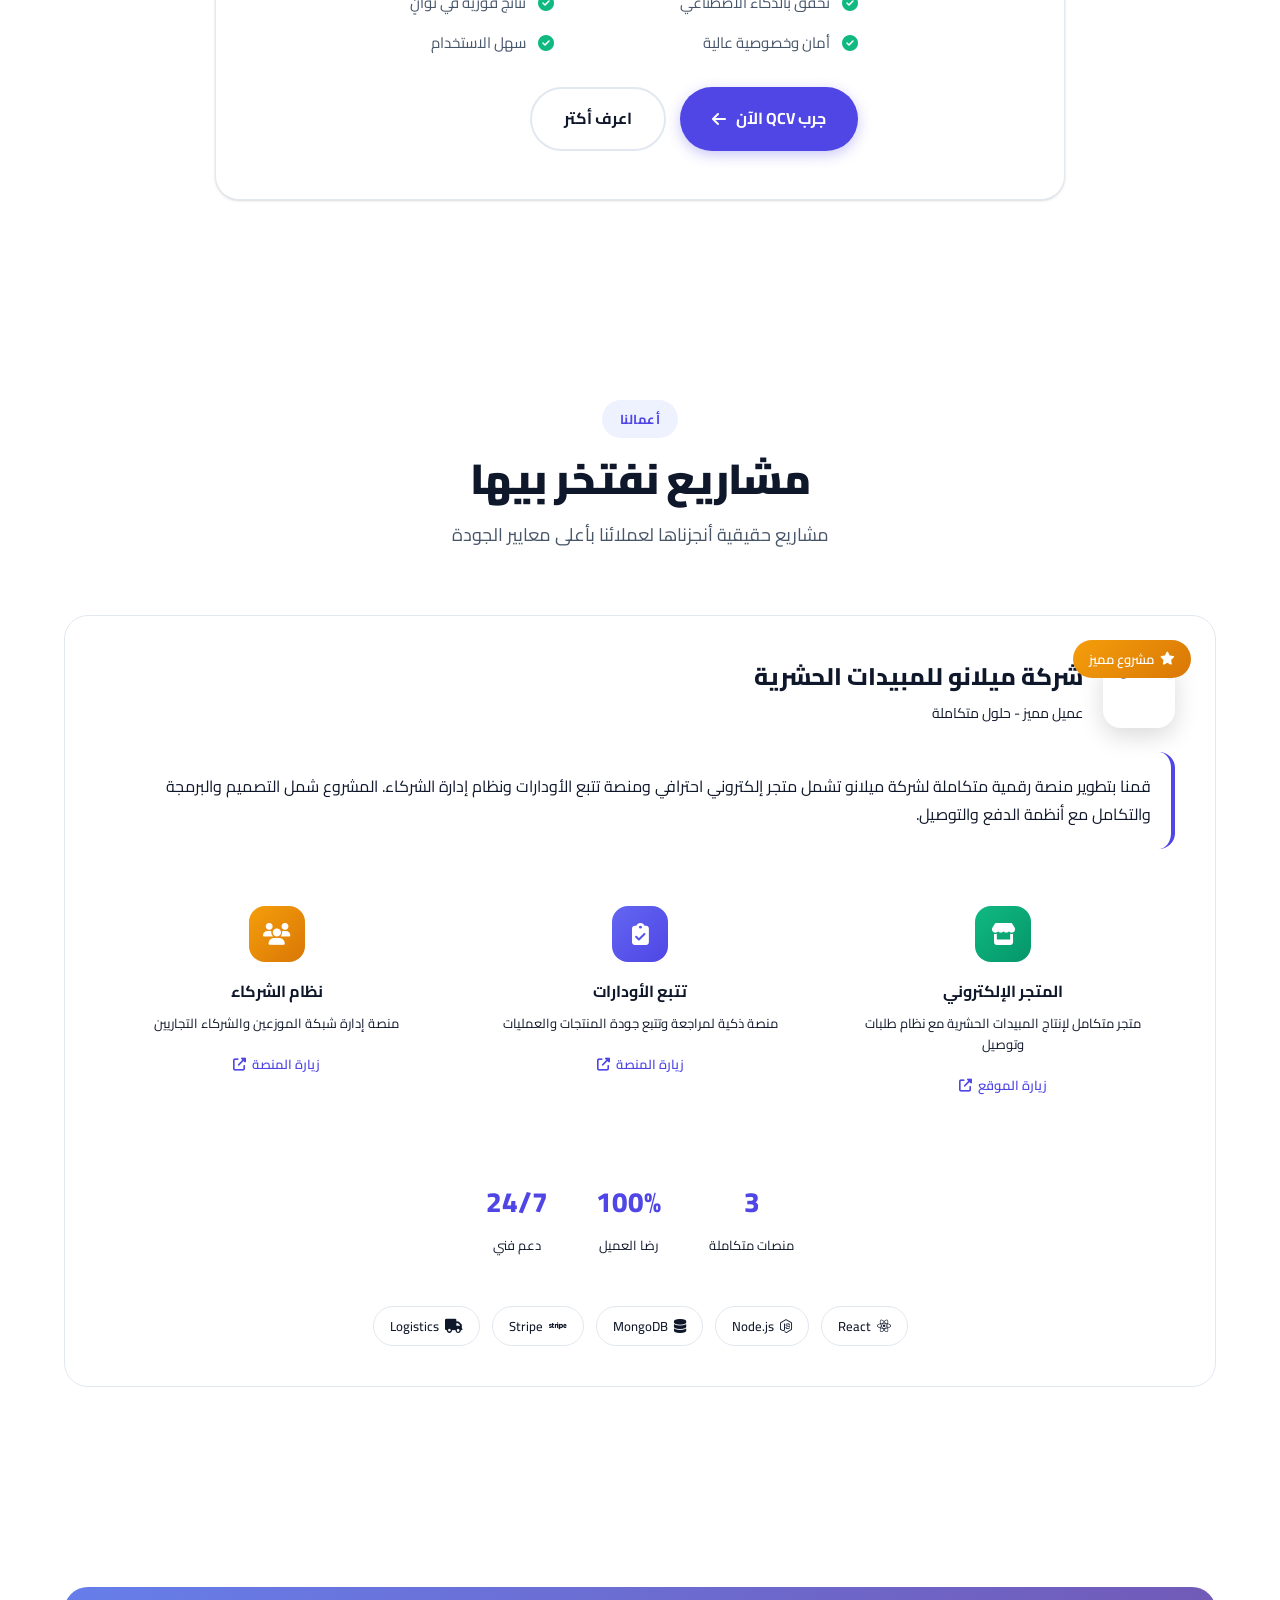
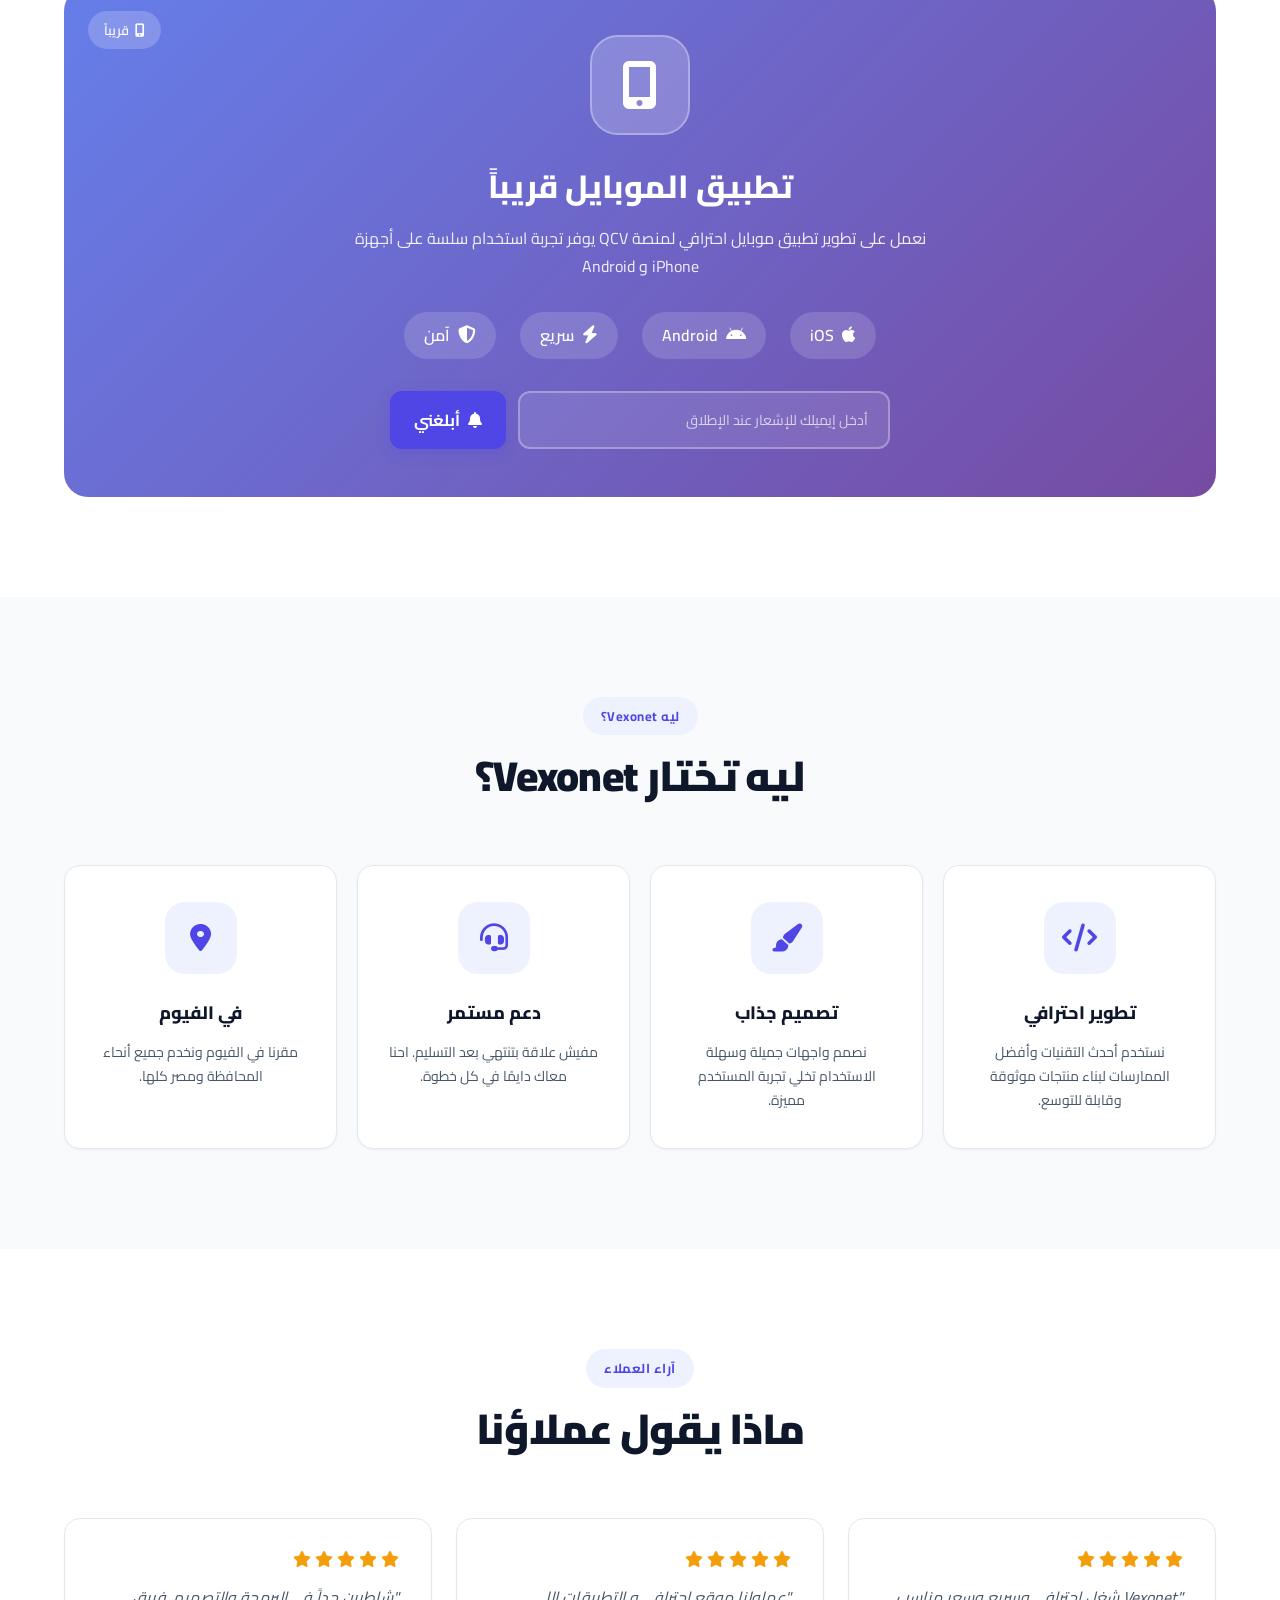
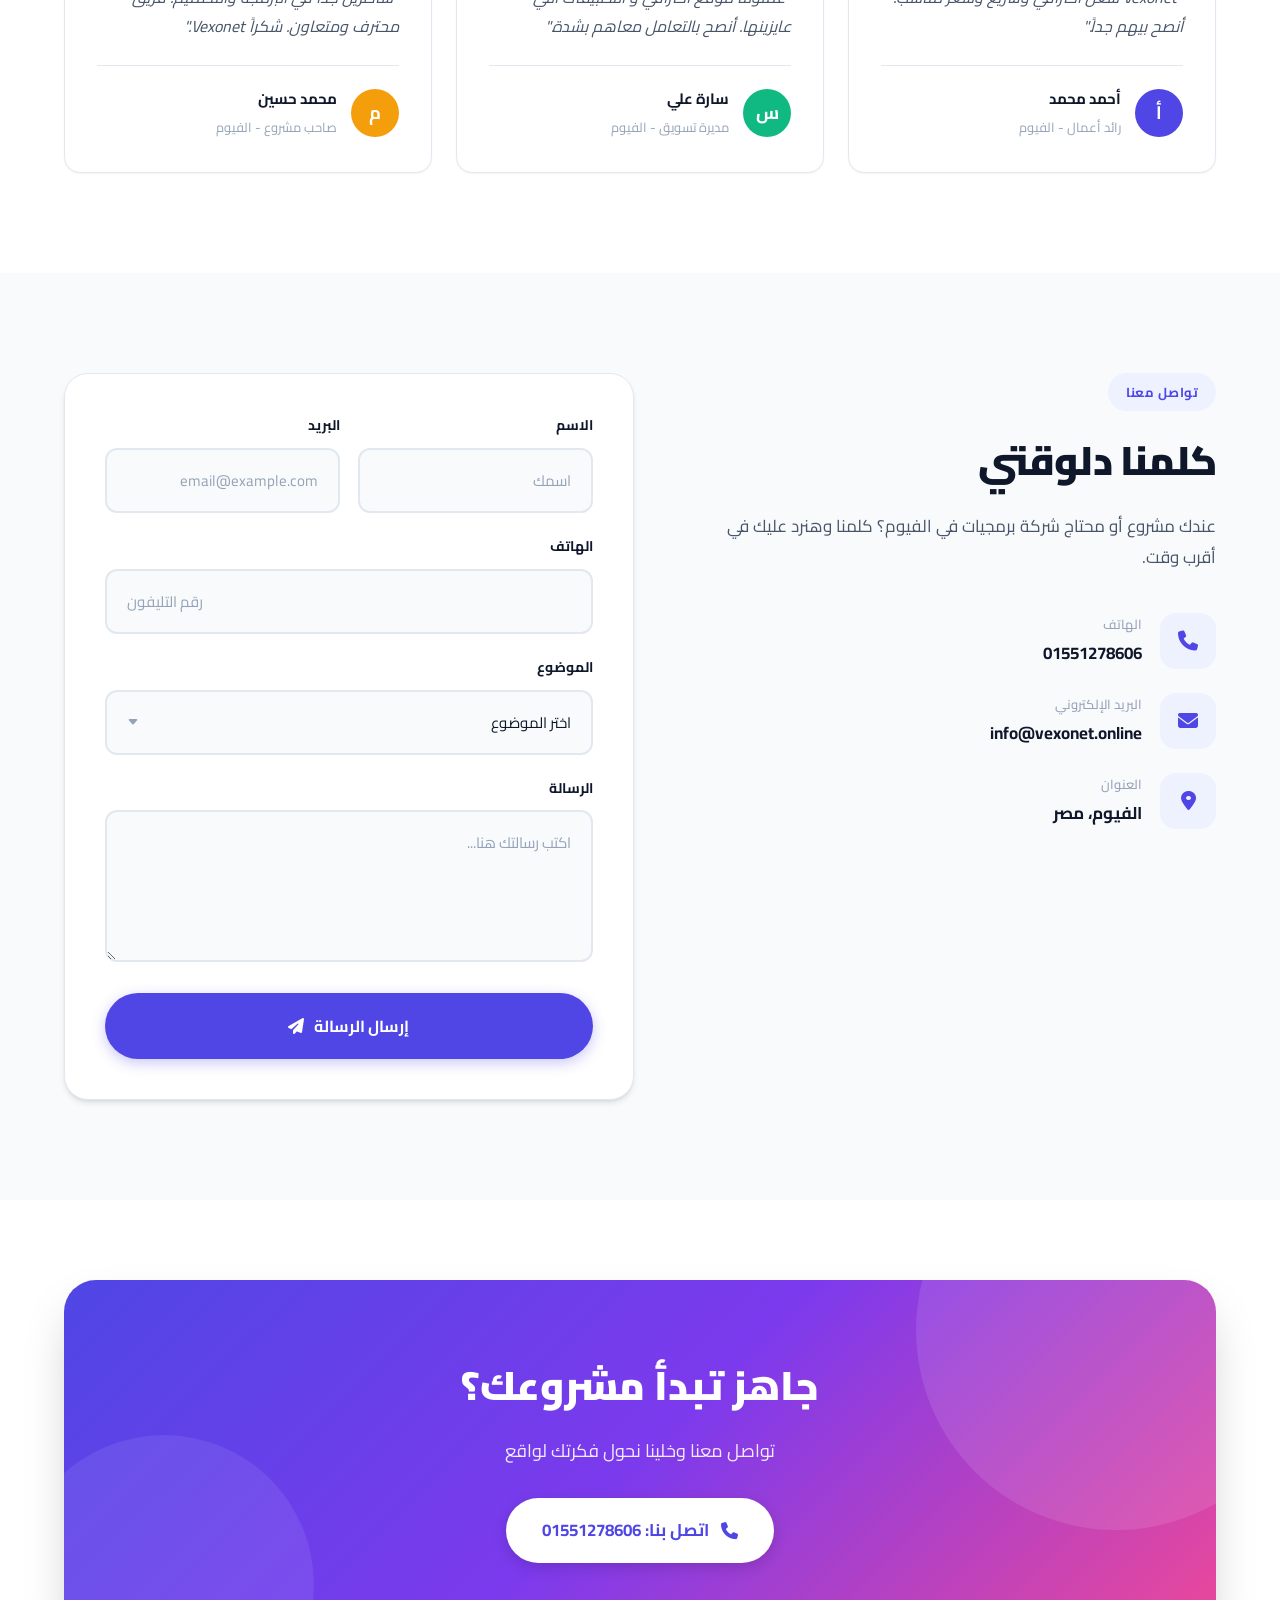
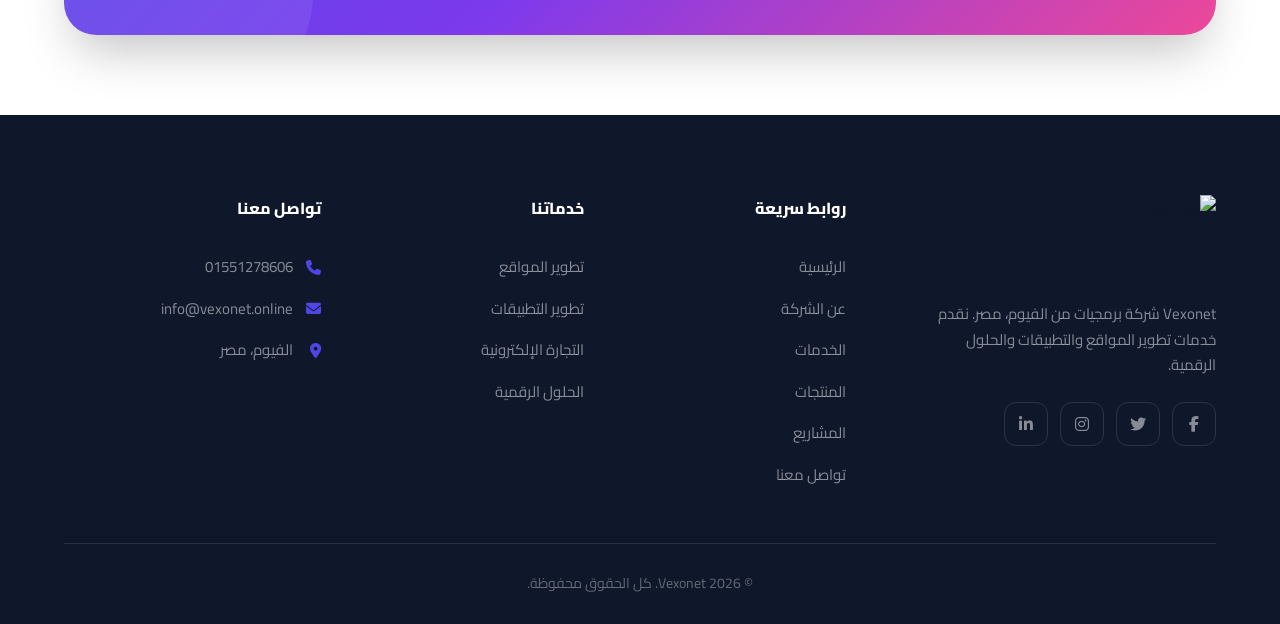
==== commit 010a8a9f: "Add 2 more services - SEO and Social Media Management - Added SEO service (تحسين محركات البحث) - Add" ====
--- a/index.html
+++ b/index.html
@@ -402,6 +402,16 @@
                     <h3>التسويق الرقمي</h3>
                     <p>استراتيجيات تسويقية شاملة تشمل SEO و تسويق المحتوى ووسائل التواصل الاجتماعي.</p>
                 </div>
+                <div class="service-card" data-aos="fade-up" data-aos-duration="600" data-aos-delay="600">
+                    <div class="service-icon"><i class="fas fa-search"></i></div>
+                    <h3>تحسين محركات البحث</h3>
+                    <p>تحسين ترتيب موقعك في نتائج جوجل وزيادة الزيارات العضوية بشكل مستدام.</p>
+                </div>
+                <div class="service-card" data-aos="fade-up" data-aos-duration="600" data-aos-delay="700">
+                    <div class="service-icon"><i class="fas fa-hashtag"></i></div>
+                    <h3>إدارة وسائل التواصل</h3>
+                    <p>إدارة حساباتك على فيسبوك وإنستجرام وتويتر ولينكدإن باحترافية.</p>
+                </div>
             </div>
         </div>
     </section>
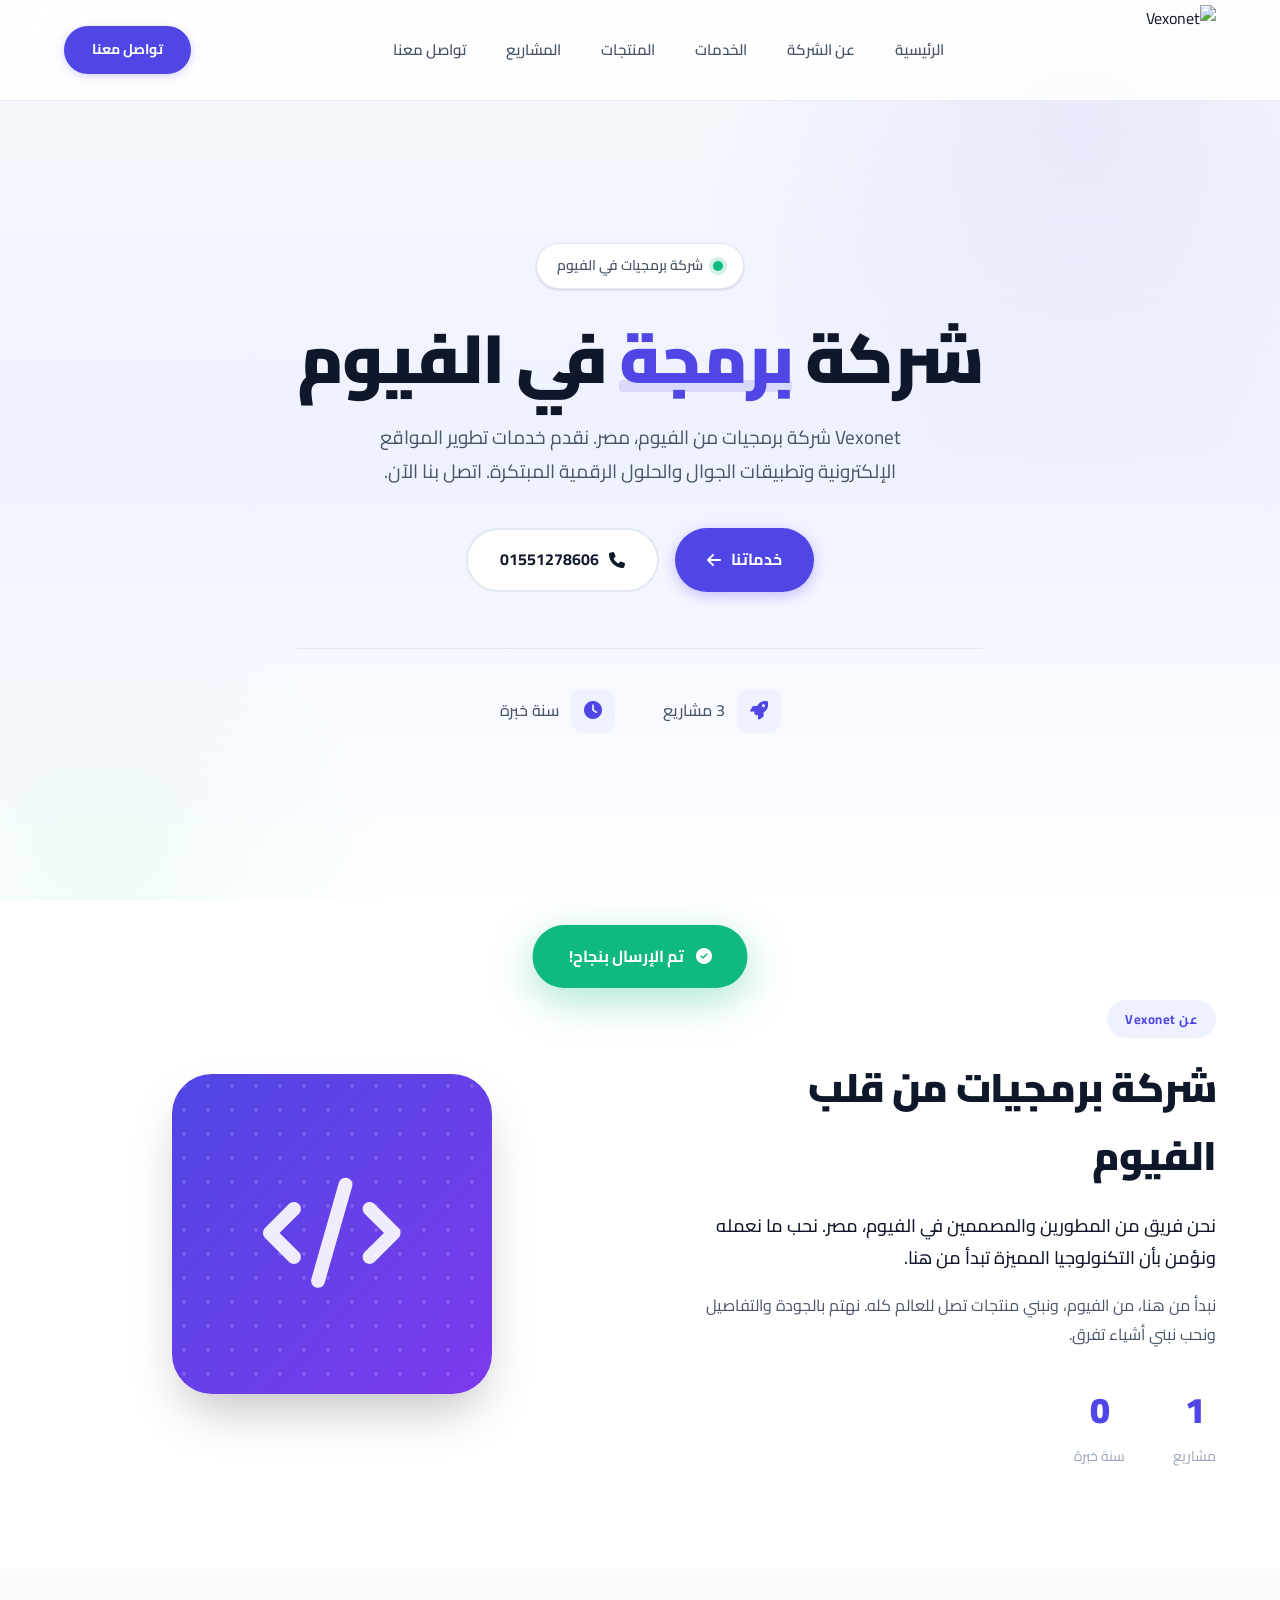
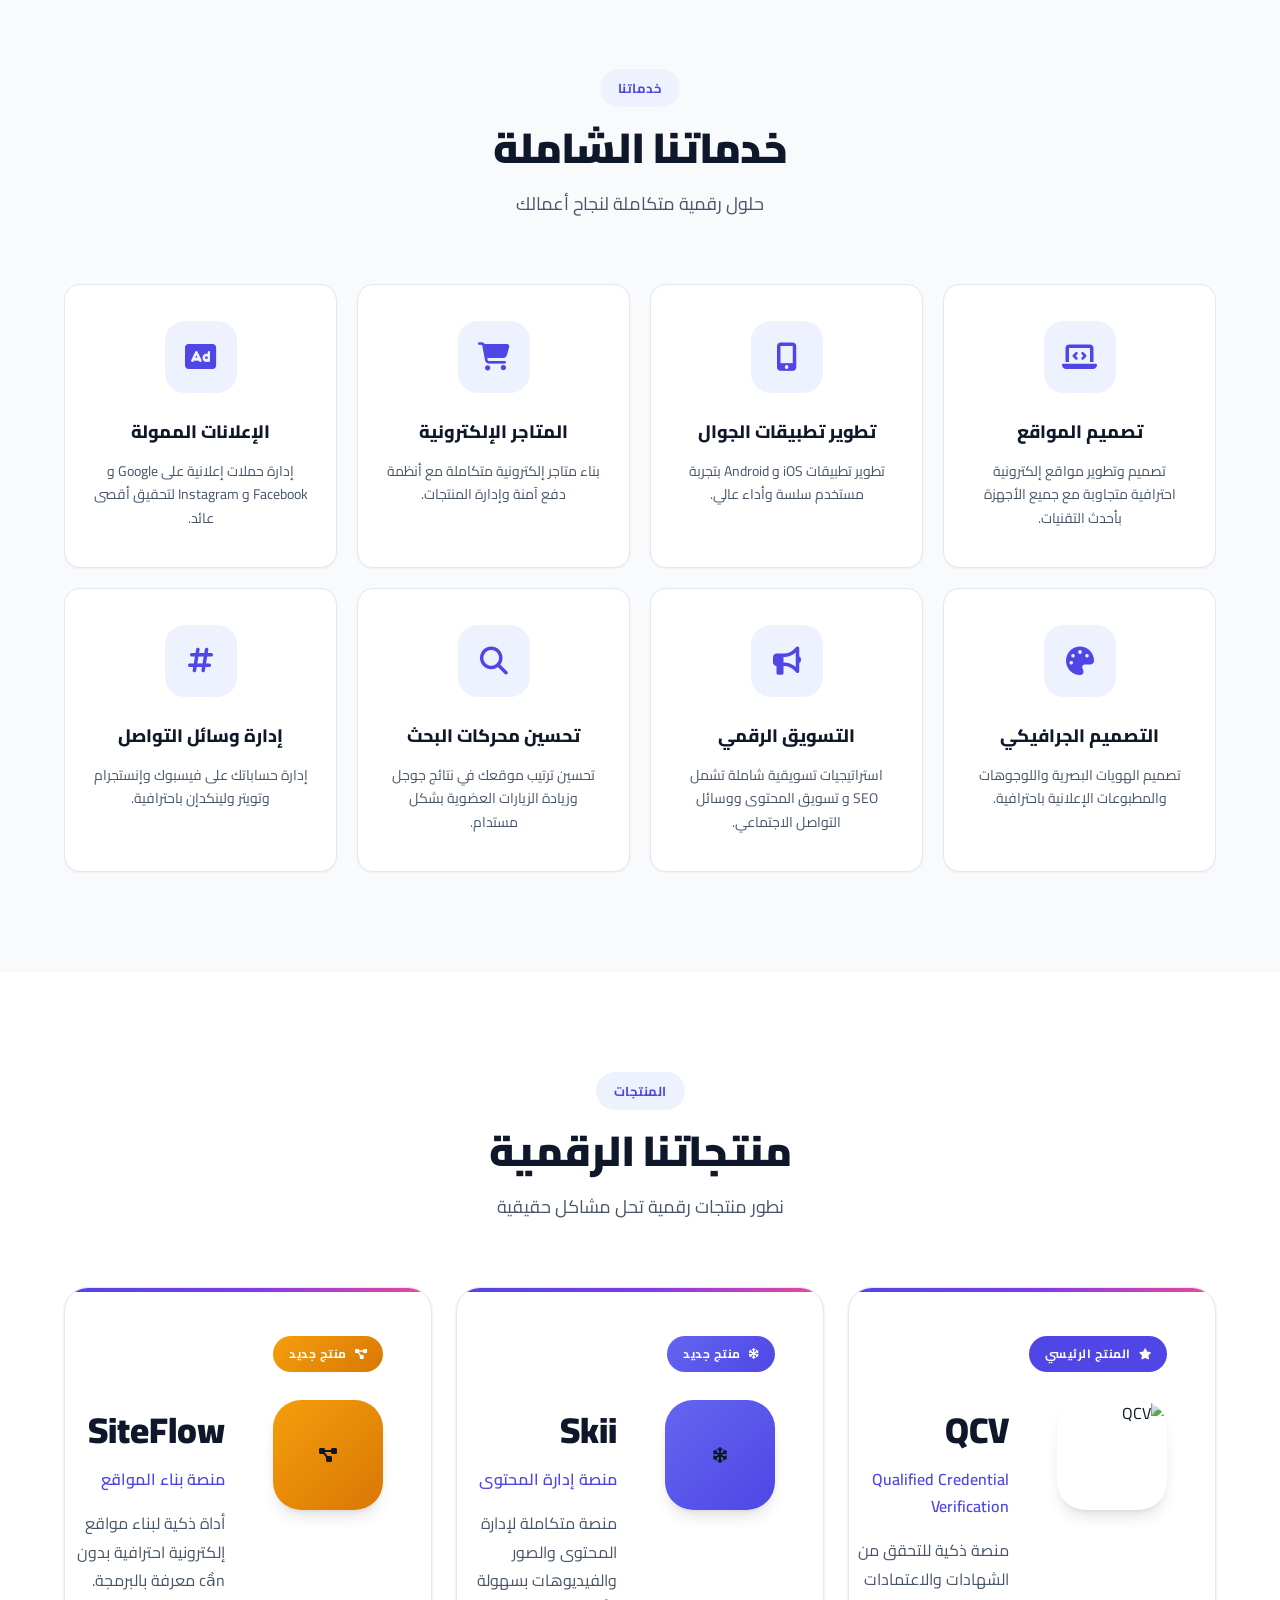
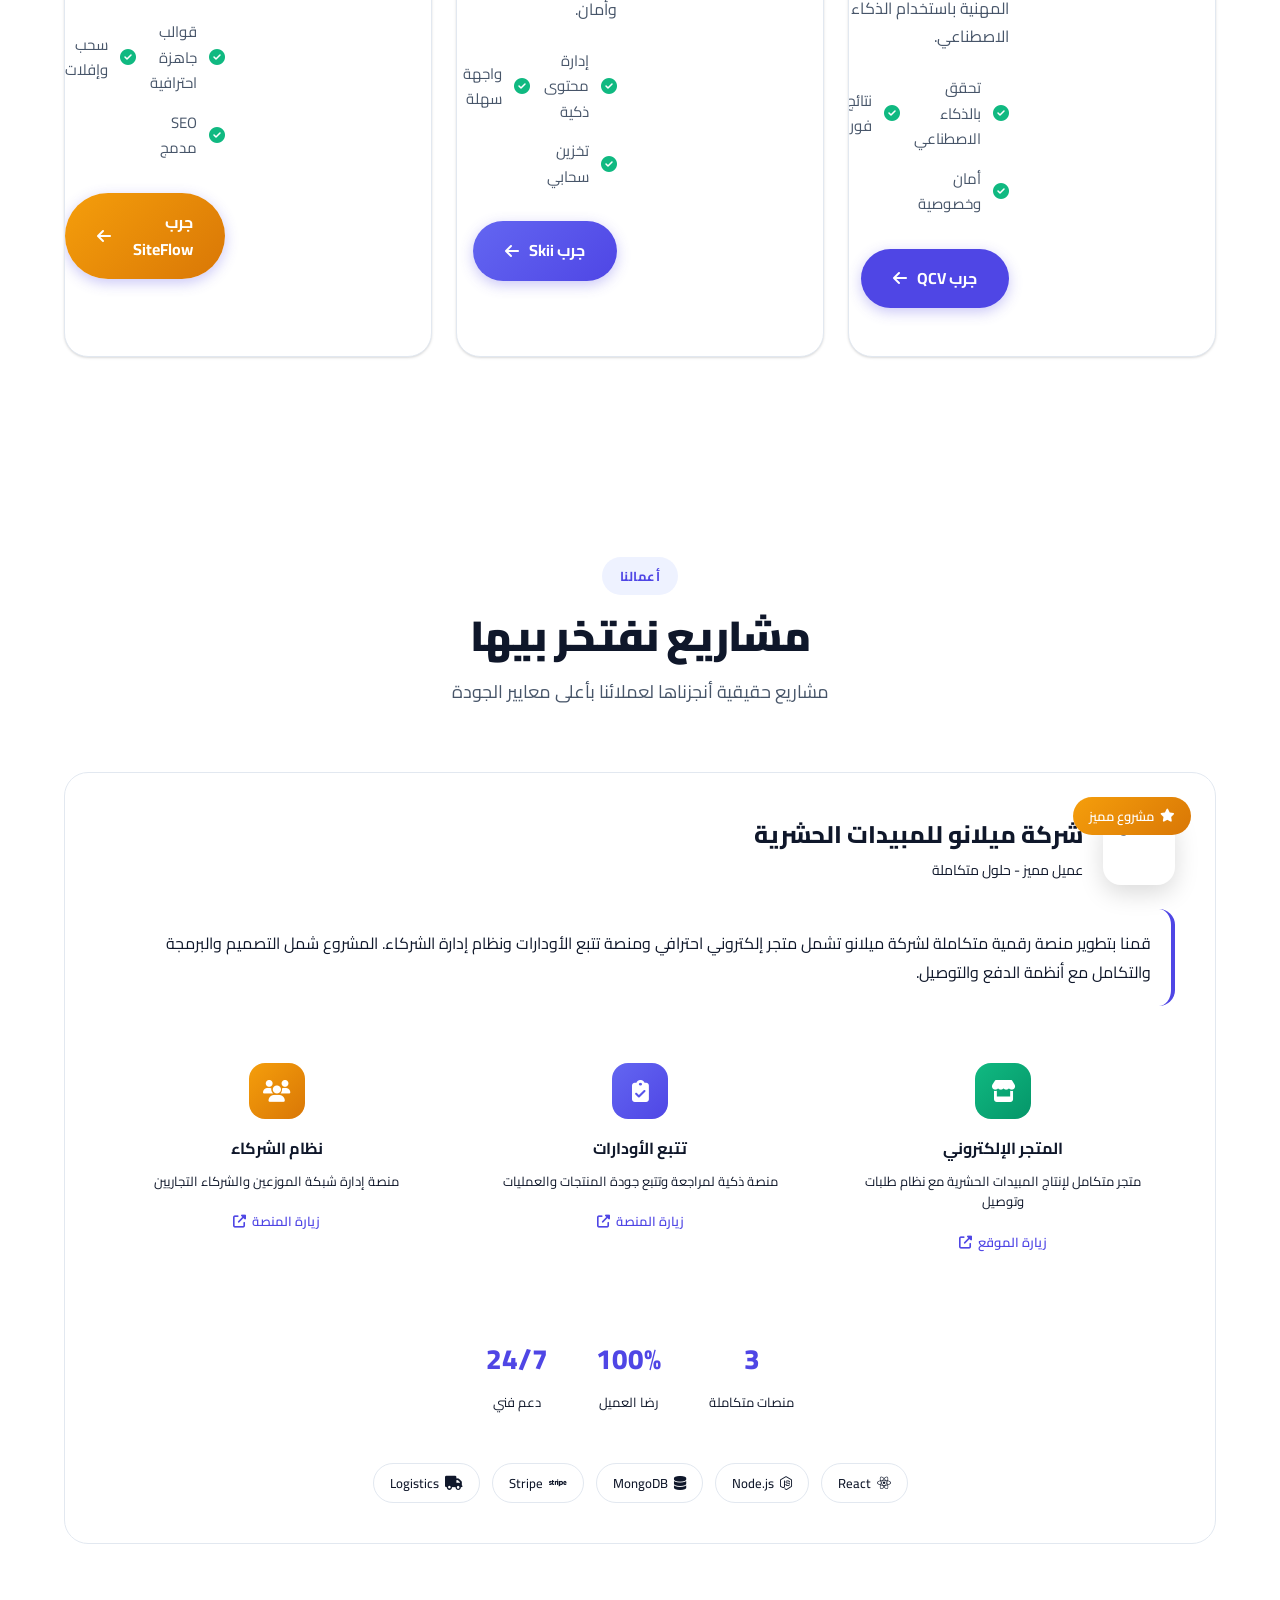
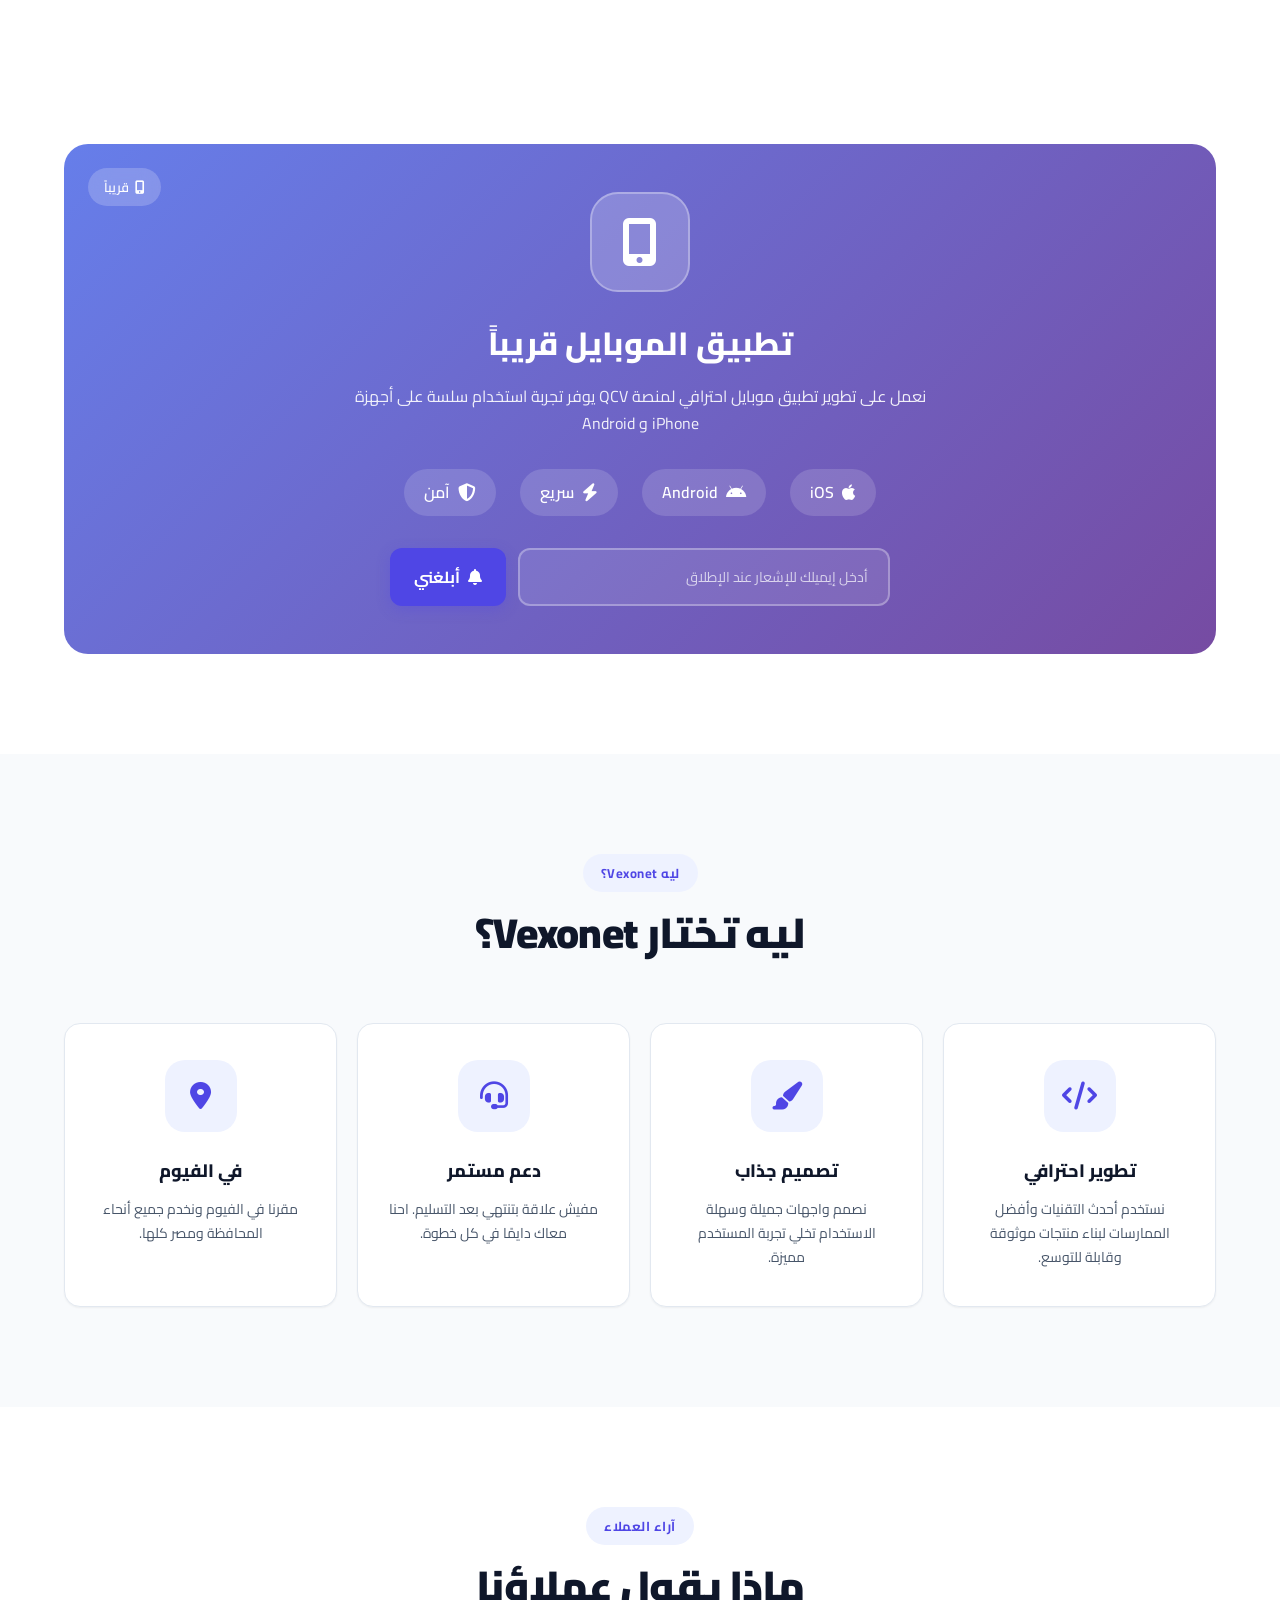
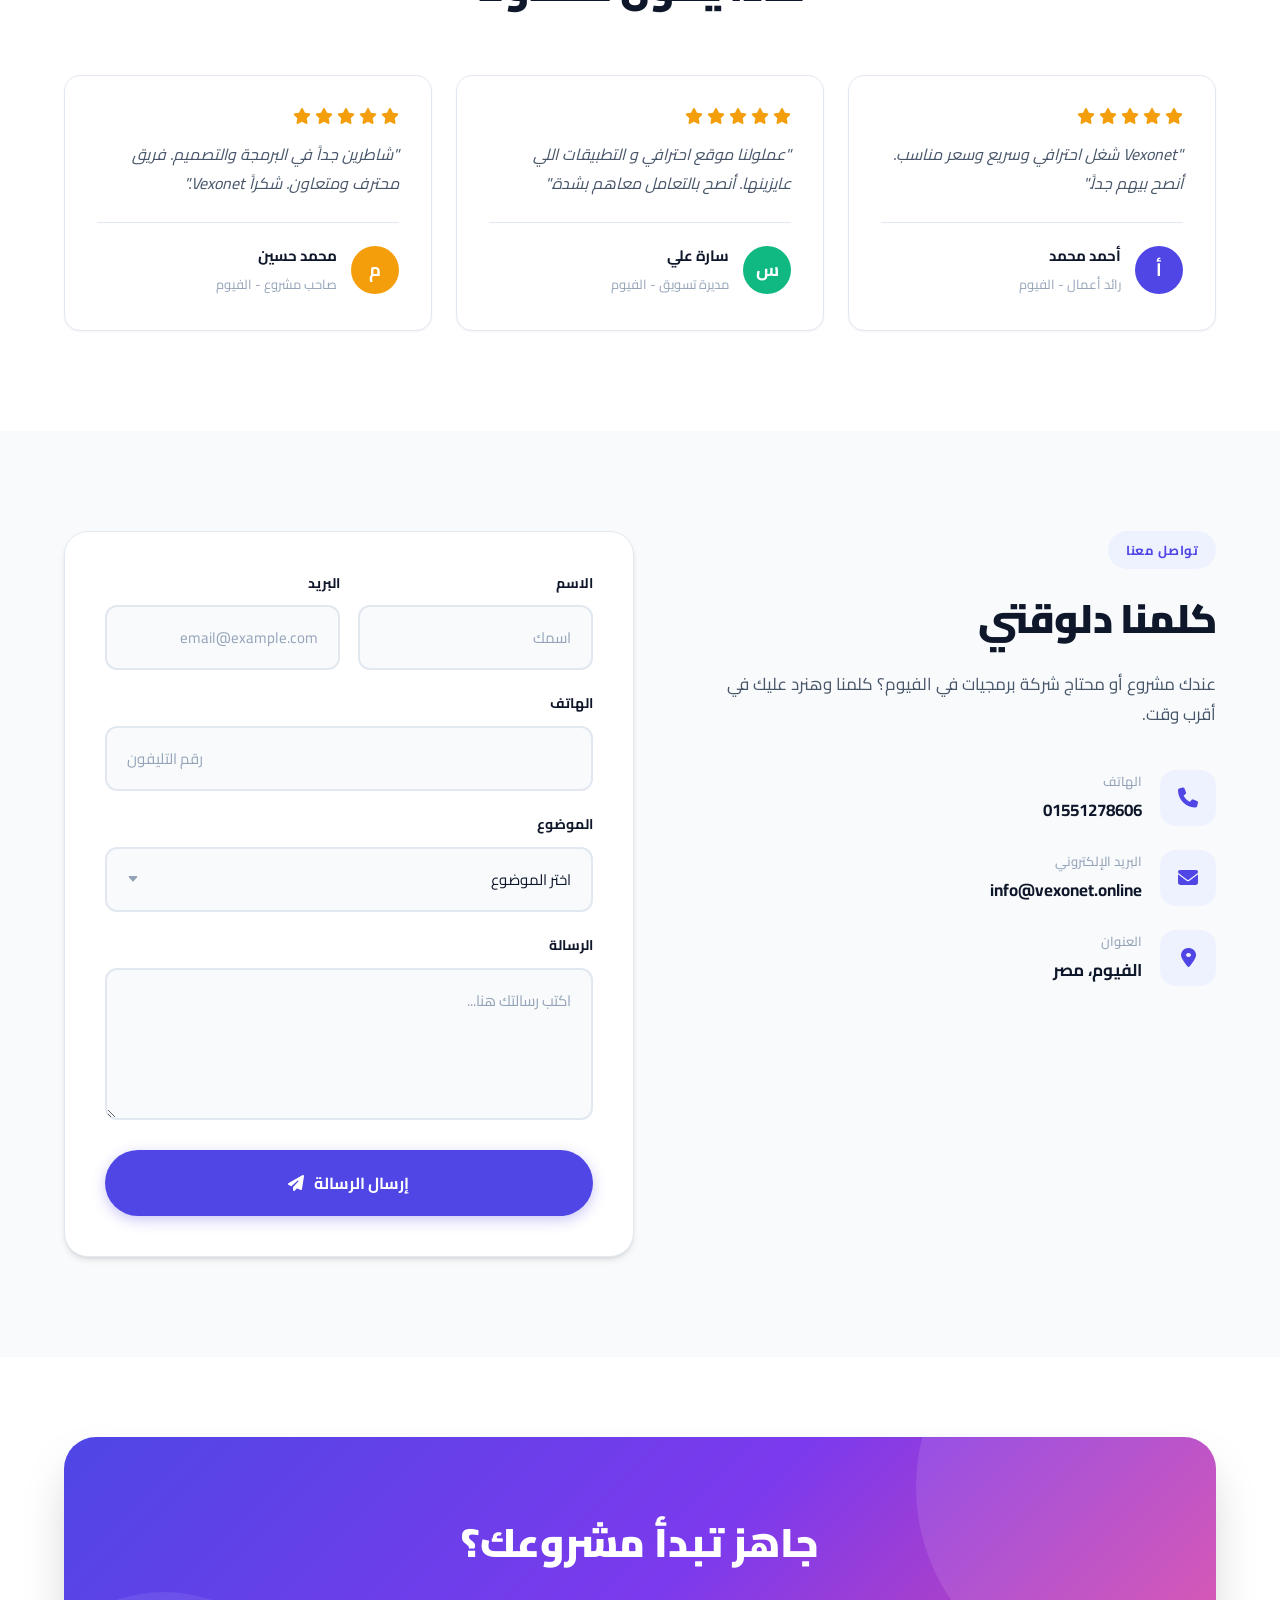
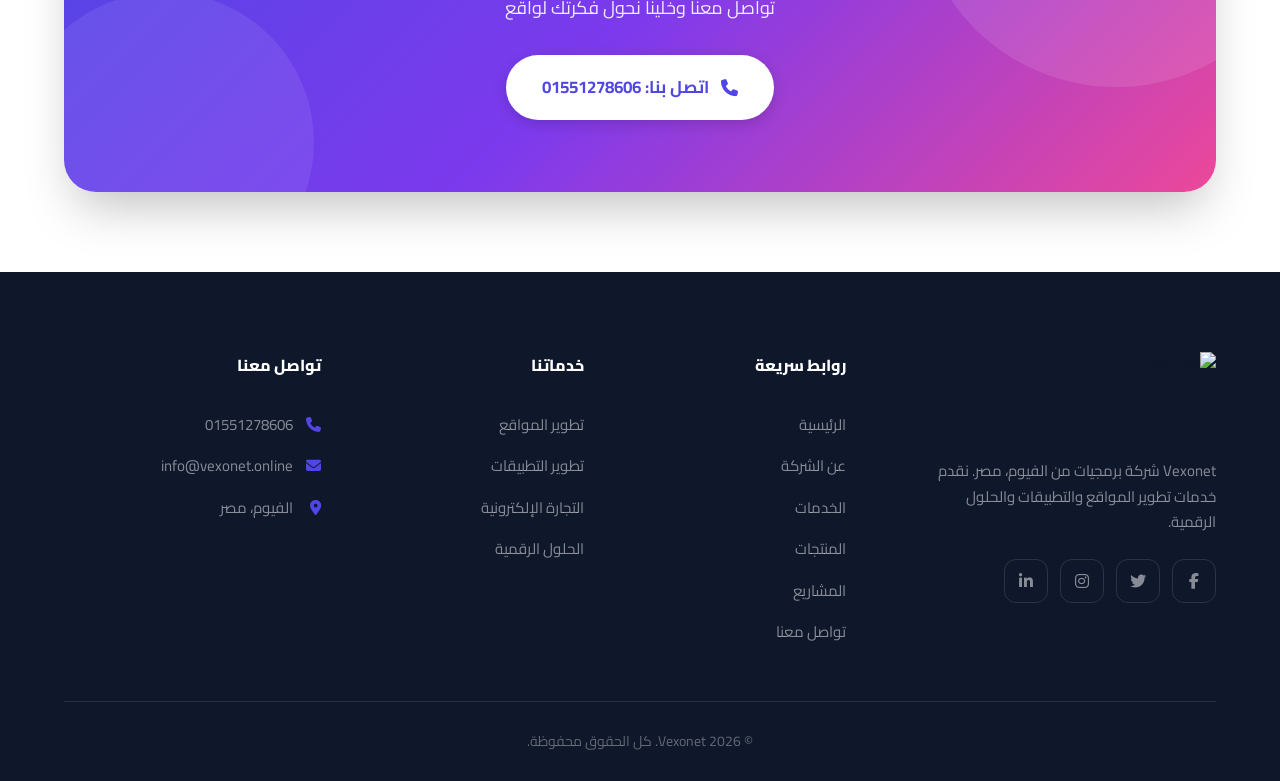
==== commit a4c8db43: "Add 2 more products - Skii and SiteFlow - Added Skii (content management platform) - Added SiteFlow " ====
--- a/index.html
+++ b/index.html
@@ -424,31 +424,87 @@
                 <h2>منتجاتنا الرقمية</h2>
                 <p>نطور منتجات رقمية تحل مشاكل حقيقية</p>
             </div>
-            <div class="product-card" data-aos="fade-up" data-aos-duration="800" data-aos-delay="100">
-                <div class="product-badge">
-                    <i class="fas fa-star"></i>
-                    المنتج الرئيسي
-                </div>
-                <div class="product-content">
-                    <div class="product-icon">
-                        <img src="https://i.postimg.cc/L59BQSvq/qcv-app-icon-final.png" alt="QCV - منشئ سير ذاتية">
-                    </div>
-                    <div class="product-info">
-                        <h3>QCV</h3>
-                        <p class="product-subtitle">Qualified Credential Verification</p>
-                        <p class="product-desc">منصة ذكية للتحقق من الشهادات والاعتمادات المهنية. تحقق فوري وأمن من صحة أي شهادة باستخدام الذكاء الاصطناعي.</p>
-                        <ul class="product-features">
-                            <li><i class="fas fa-check-circle"></i> تحقق بالذكاء الاصطناعي</li>
-                            <li><i class="fas fa-check-circle"></i> نتائج فورية في ثوانٍ</li>
-                            <li><i class="fas fa-check-circle"></i> أمان وخصوصية عالية</li>
-                            <li><i class="fas fa-check-circle"></i> سهل الاستخدام</li>
-                        </ul>
-                        <div class="product-actions">
-                            <a href="https://qcv.vexonet.online/" target="_blank" class="btn primary">
-                                جرب QCV الآن
-                                <i class="fas fa-arrow-left"></i>
-                            </a>
-                            <a href="#contact" class="btn outline">اعرف أكتر</a>
+            <div class="products-grid">
+                <!-- QCV -->
+                <div class="product-card" data-aos="fade-up" data-aos-duration="800" data-aos-delay="100">
+                    <div class="product-badge">
+                        <i class="fas fa-star"></i>
+                        المنتج الرئيسي
+                    </div>
+                    <div class="product-content">
+                        <div class="product-icon">
+                            <img src="https://i.postimg.cc/L59BQSvq/qcv-app-icon-final.png" alt="QCV">
+                        </div>
+                        <div class="product-info">
+                            <h3>QCV</h3>
+                            <p class="product-subtitle">Qualified Credential Verification</p>
+                            <p class="product-desc">منصة ذكية للتحقق من الشهادات والاعتمادات المهنية باستخدام الذكاء الاصطناعي.</p>
+                            <ul class="product-features">
+                                <li><i class="fas fa-check-circle"></i> تحقق بالذكاء الاصطناعي</li>
+                                <li><i class="fas fa-check-circle"></i> نتائج فورية</li>
+                                <li><i class="fas fa-check-circle"></i> أمان وخصوصية</li>
+                            </ul>
+                            <div class="product-actions">
+                                <a href="https://qcv.vexonet.online/" target="_blank" class="btn primary">
+                                    جرب QCV <i class="fas fa-arrow-left"></i>
+                                </a>
+                            </div>
+                        </div>
+                    </div>
+                </div>
+
+                <!-- Skii -->
+                <div class="product-card" data-aos="fade-up" data-aos-duration="800" data-aos-delay="200">
+                    <div class="product-badge" style="background: linear-gradient(135deg, #6366f1, #4f46e5);">
+                        <i class="fas fa-snowflake"></i>
+                        منتج جديد
+                    </div>
+                    <div class="product-content">
+                        <div class="product-icon" style="background: linear-gradient(135deg, #6366f1, #4f46e5);">
+                            <i class="fas fa-snowflake"></i>
+                        </div>
+                        <div class="product-info">
+                            <h3>Skii</h3>
+                            <p class="product-subtitle">منصة إدارة المحتوى</p>
+                            <p class="product-desc">منصة متكاملة لإدارة المحتوى والصور والفيديوهات بسهولة وأمان.</p>
+                            <ul class="product-features">
+                                <li><i class="fas fa-check-circle"></i> إدارة محتوى ذكية</li>
+                                <li><i class="fas fa-check-circle"></i> واجهة سهلة</li>
+                                <li><i class="fas fa-check-circle"></i> تخزين سحابي</li>
+                            </ul>
+                            <div class="product-actions">
+                                <a href="https://skii.vexonet.online/" target="_blank" class="btn primary" style="background: linear-gradient(135deg, #6366f1, #4f46e5);">
+                                    جرب Skii <i class="fas fa-arrow-left"></i>
+                                </a>
+                            </div>
+                        </div>
+                    </div>
+                </div>
+
+                <!-- SiteFlow -->
+                <div class="product-card" data-aos="fade-up" data-aos-duration="800" data-aos-delay="300">
+                    <div class="product-badge" style="background: linear-gradient(135deg, #f59e0b, #d97706);">
+                        <i class="fas fa-project-diagram"></i>
+                        منتج جديد
+                    </div>
+                    <div class="product-content">
+                        <div class="product-icon" style="background: linear-gradient(135deg, #f59e0b, #d97706);">
+                            <i class="fas fa-project-diagram"></i>
+                        </div>
+                        <div class="product-info">
+                            <h3>SiteFlow</h3>
+                            <p class="product-subtitle">منصة بناء المواقع</p>
+                            <p class="product-desc">أداة ذكية لبناء مواقع إلكترونية احترافية بدون cần معرفة بالبرمجة.</p>
+                            <ul class="product-features">
+                                <li><i class="fas fa-check-circle"></i> قوالب جاهزة احترافية</li>
+                                <li><i class="fas fa-check-circle"></i> سحب وإفلات</li>
+                                <li><i class="fas fa-check-circle"></i> SEO مدمج</li>
+                            </ul>
+                            <div class="product-actions">
+                                <a href="https://siteflow.vexonet.online/" target="_blank" class="btn primary" style="background: linear-gradient(135deg, #f59e0b, #d97706);">
+                                    جرب SiteFlow <i class="fas fa-arrow-left"></i>
+                                </a>
+                            </div>
                         </div>
                     </div>
                 </div>
--- a/styles.css
+++ b/styles.css
@@ -610,6 +610,12 @@
     background: var(--bg);
 }
 
+.products-grid {
+    display: grid;
+    grid-template-columns: repeat(auto-fit, minmax(350px, 1fr));
+    gap: 24px;
+}
+
 .product-card {
     background: var(--card);
     border: 1px solid var(--border);
@@ -618,8 +624,6 @@
     position: relative;
     overflow: hidden;
     transition: var(--transition);
-    max-width: 850px;
-    margin: 0 auto;
     box-shadow: var(--shadow-sm);
 }
 
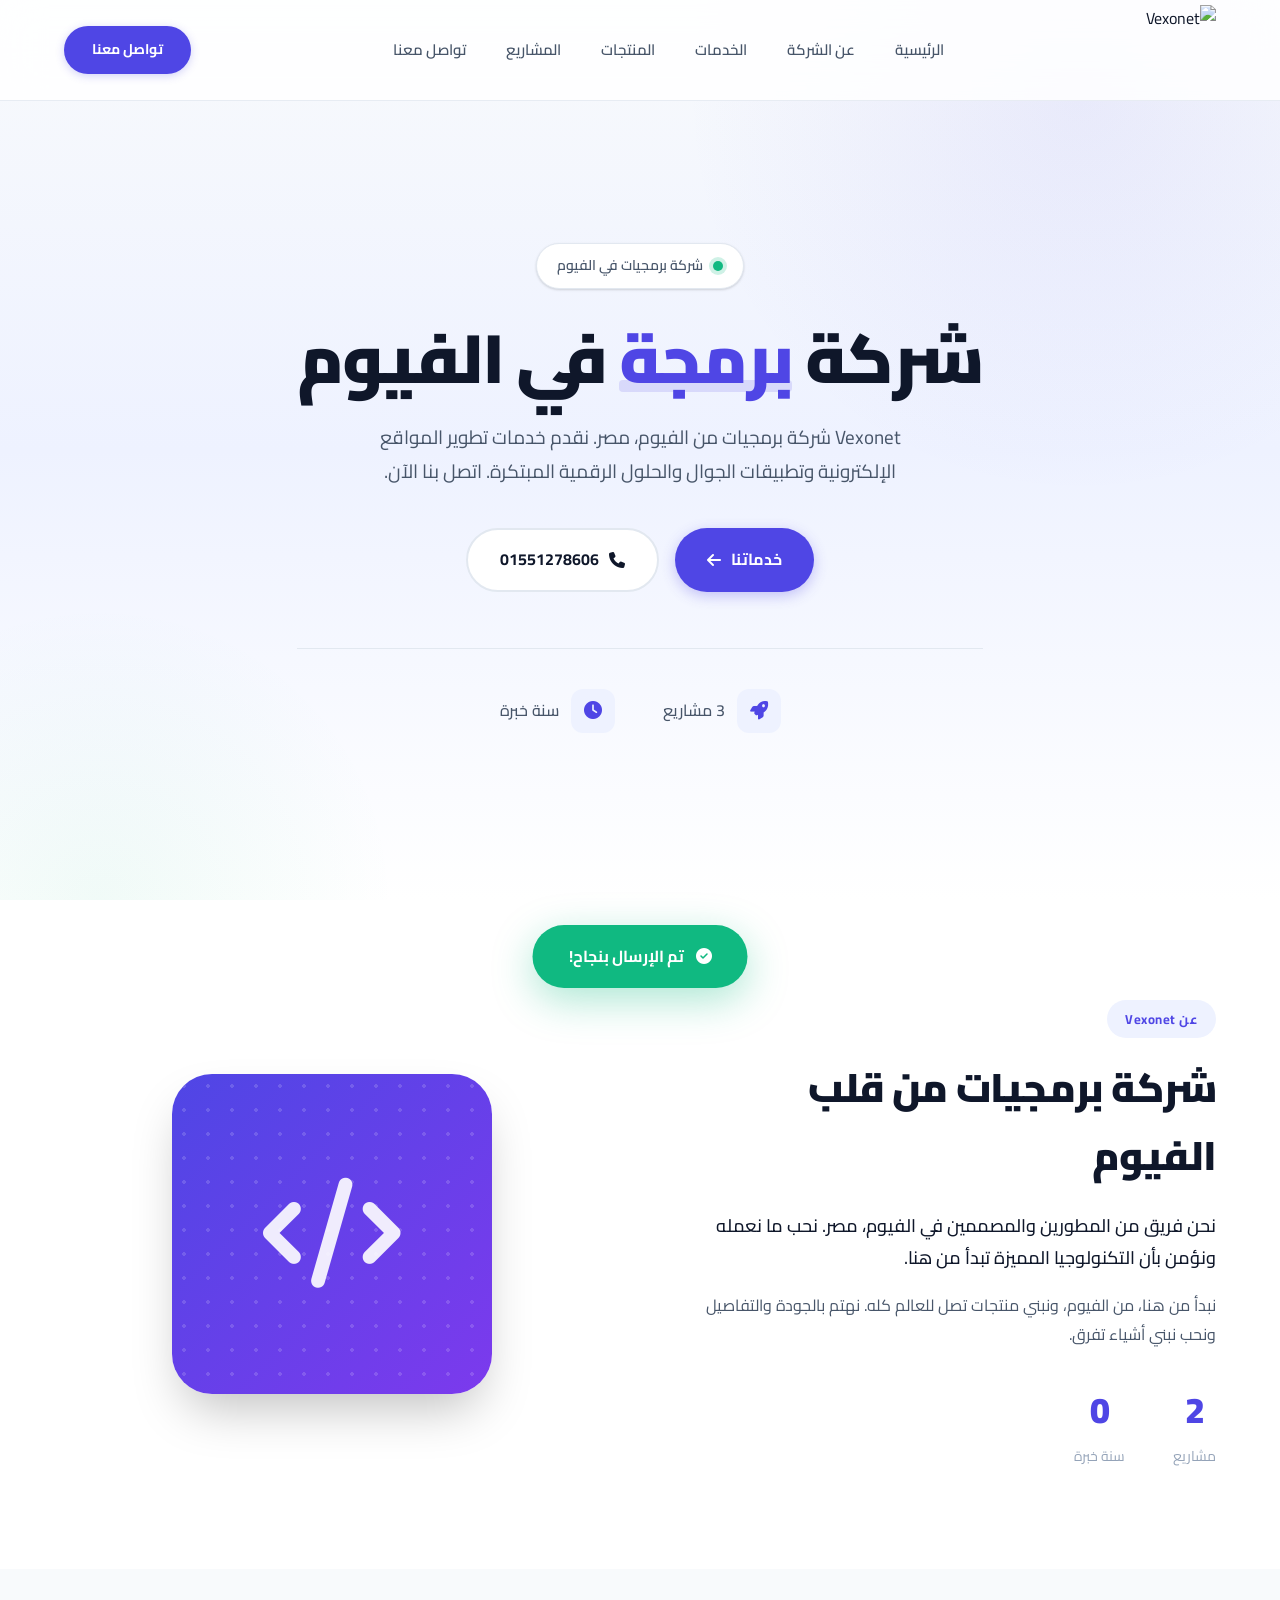
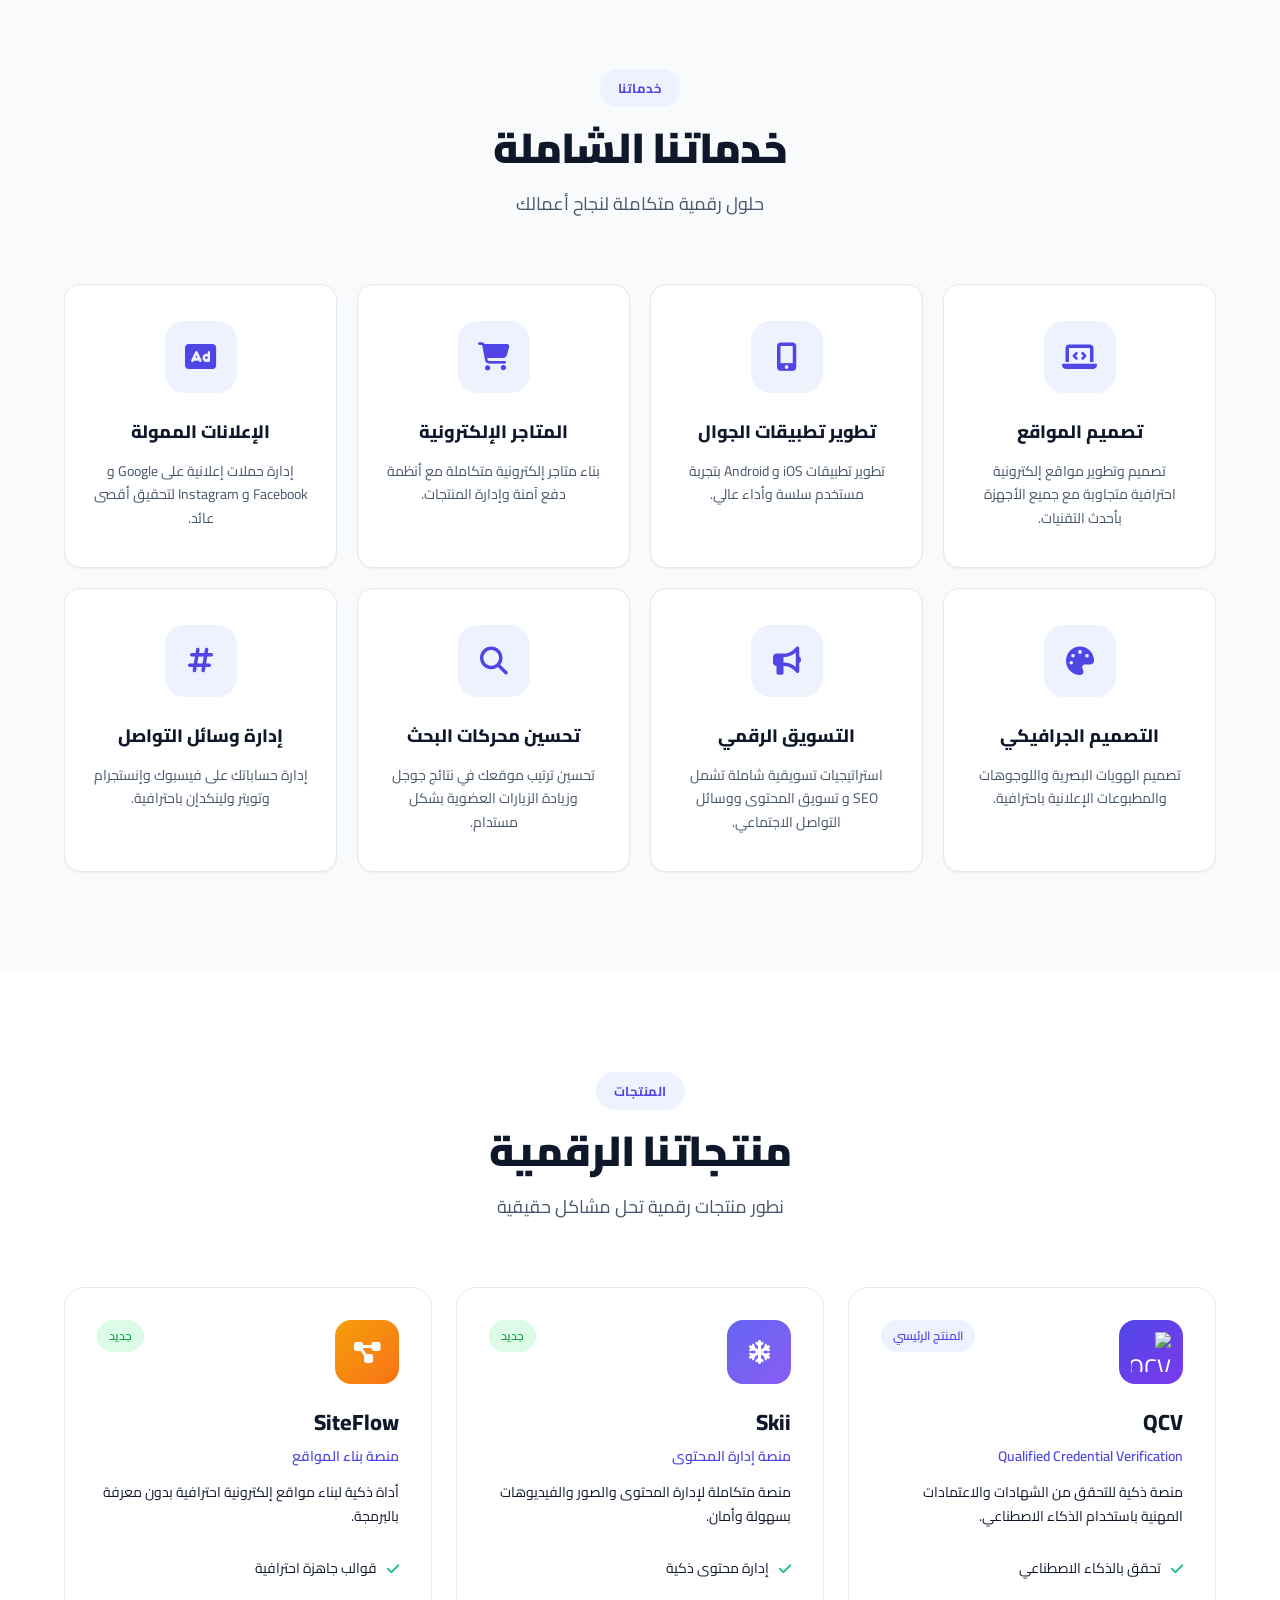
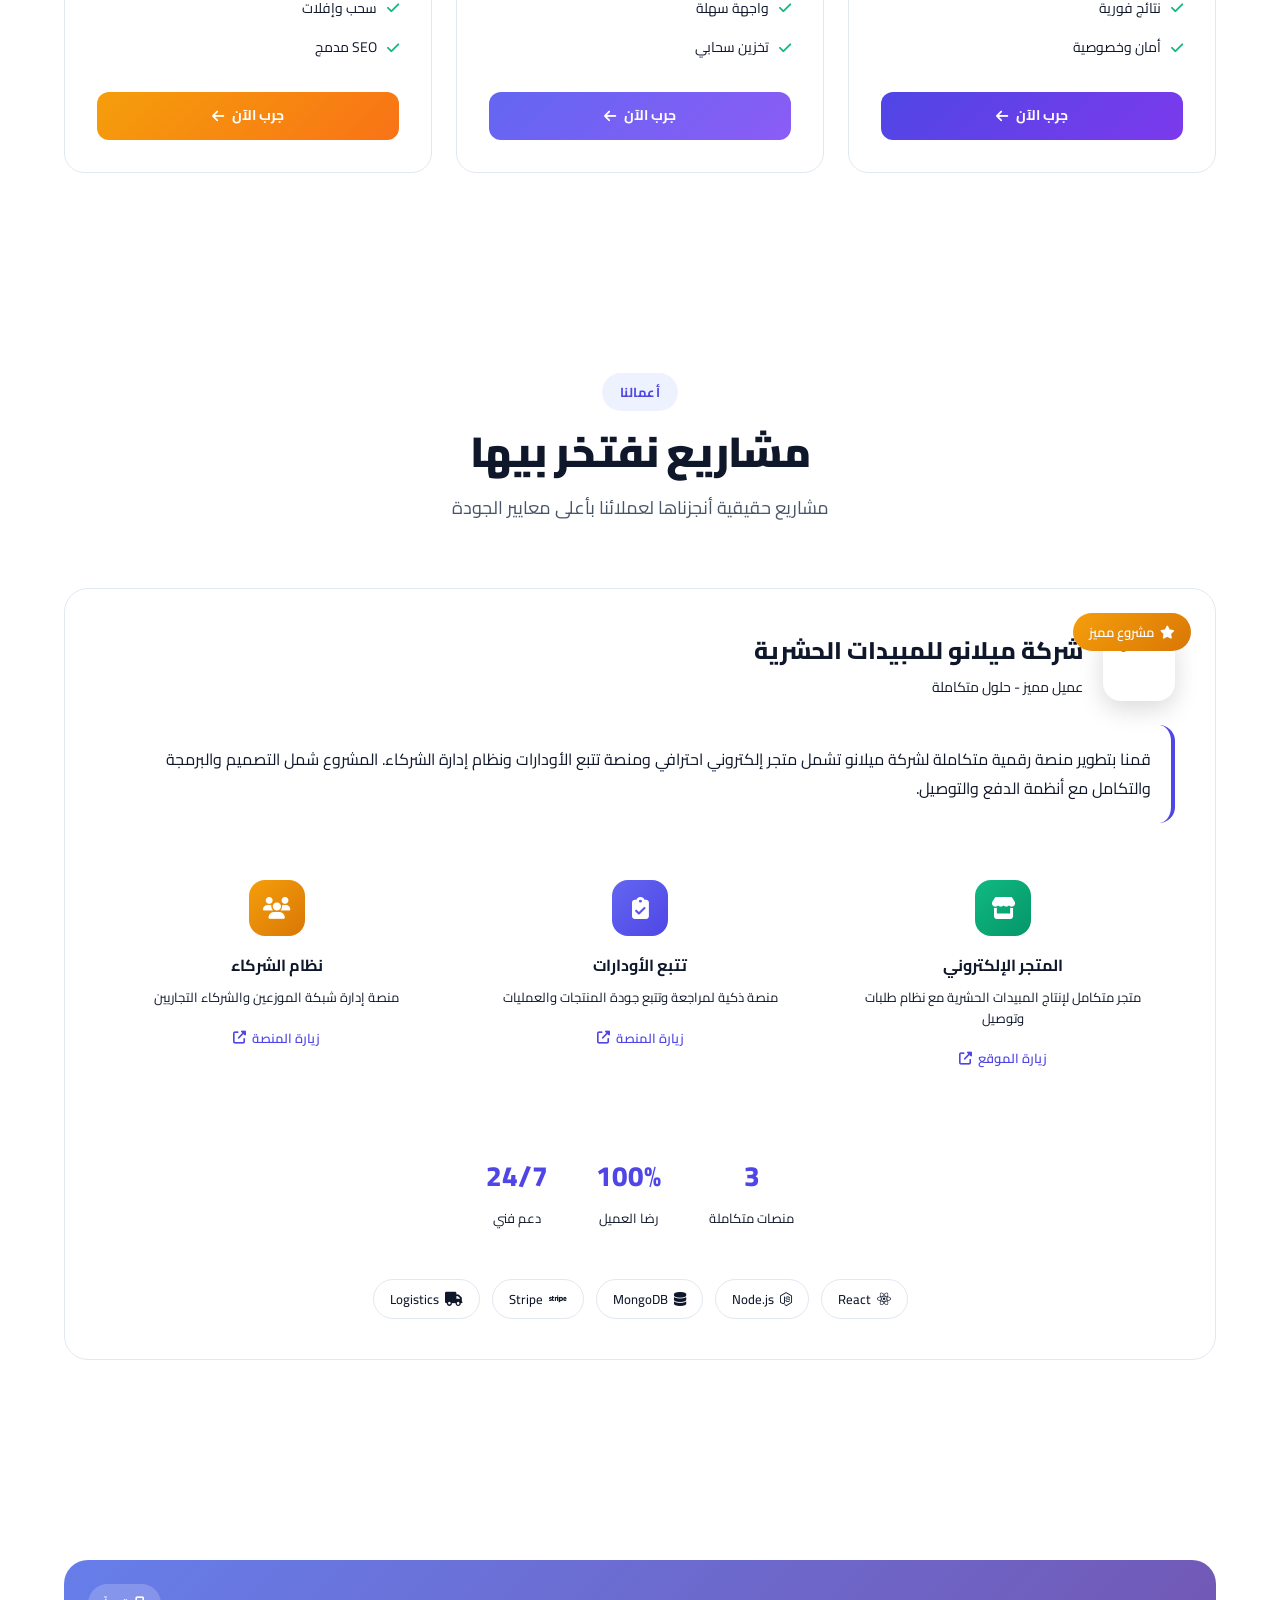
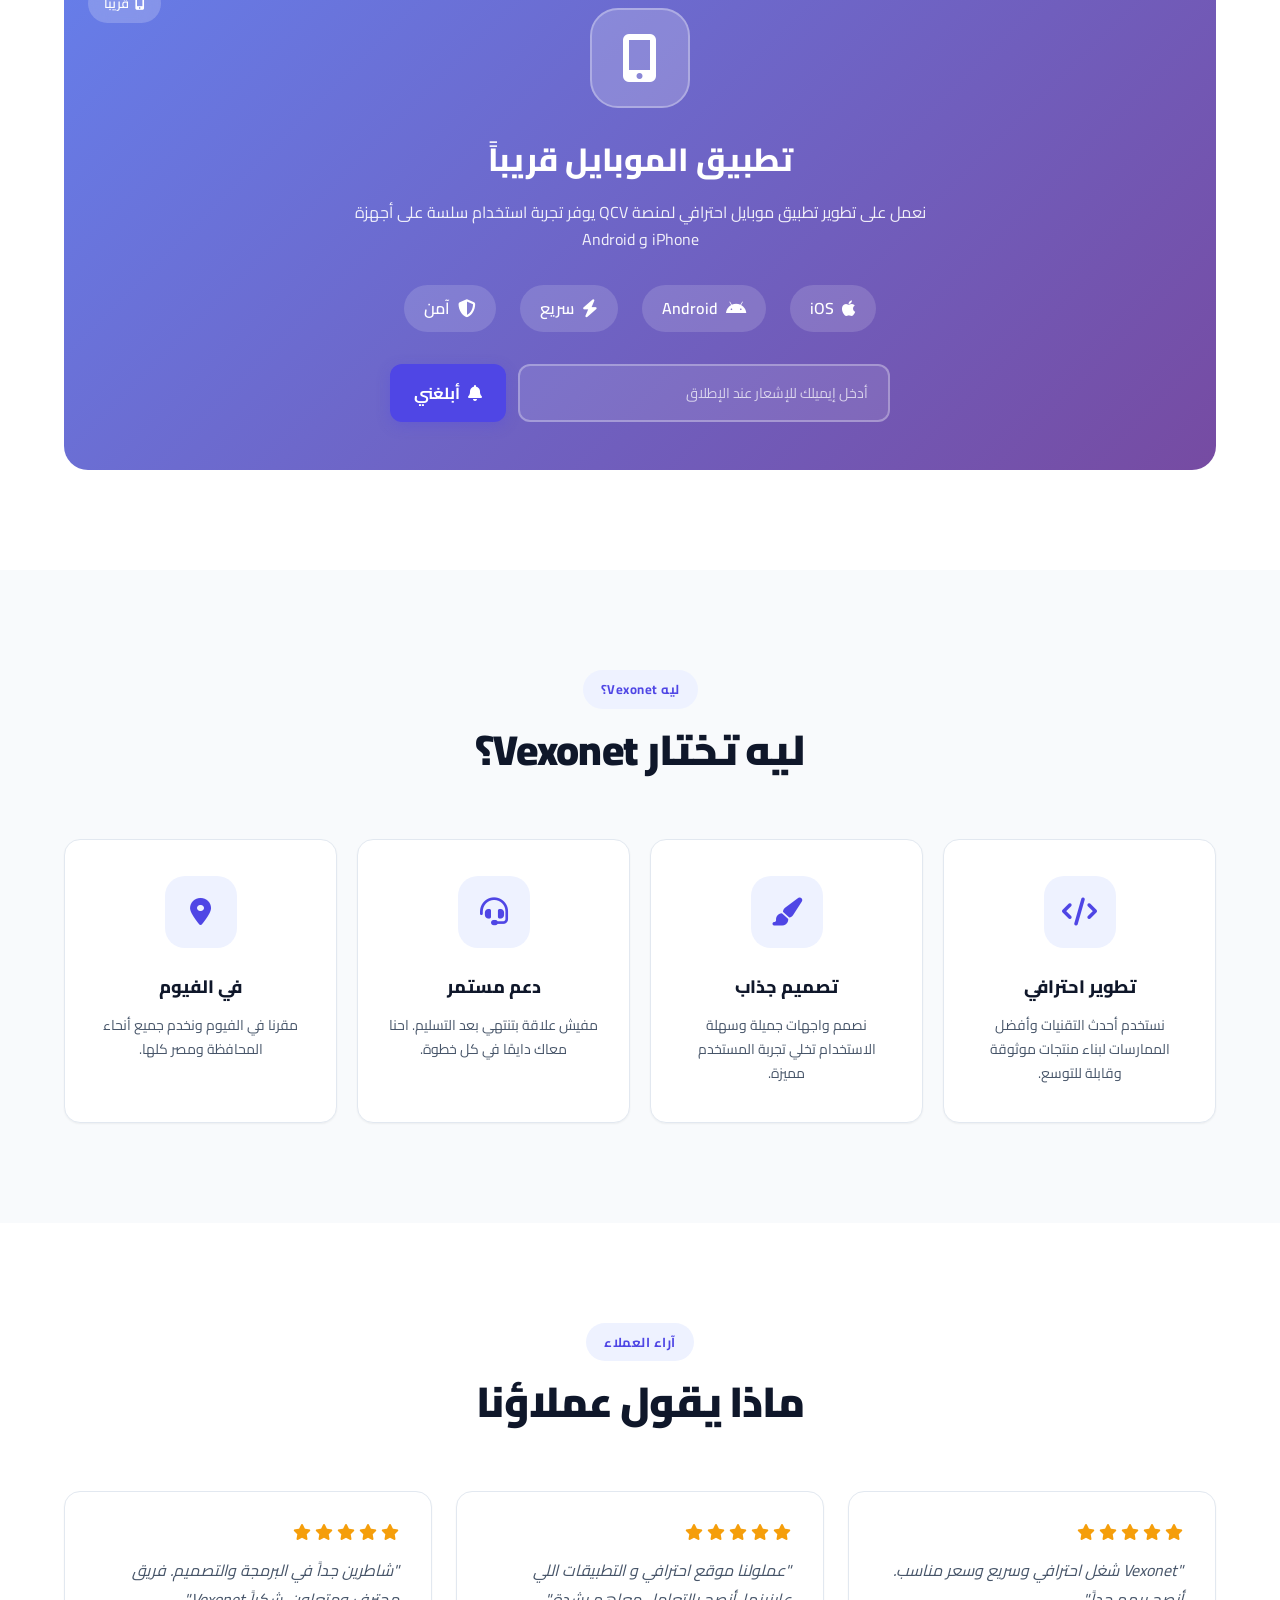
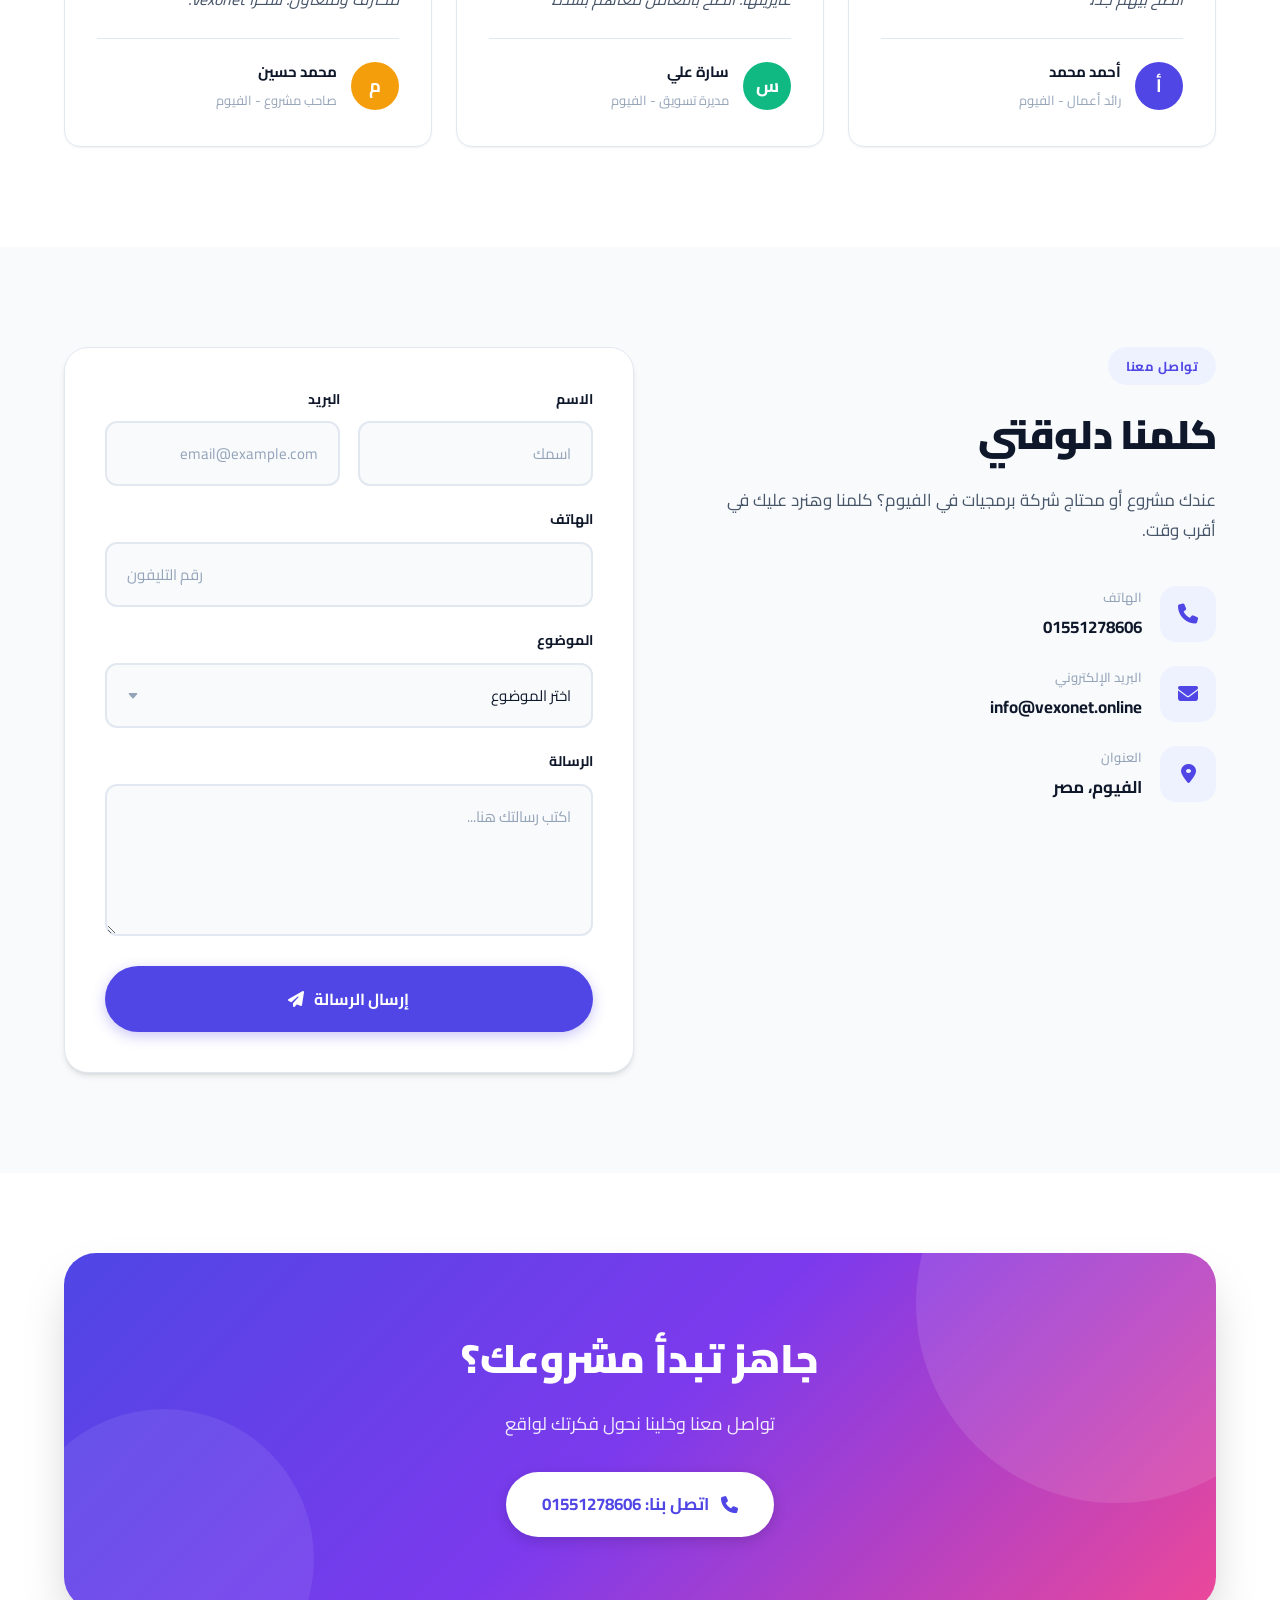
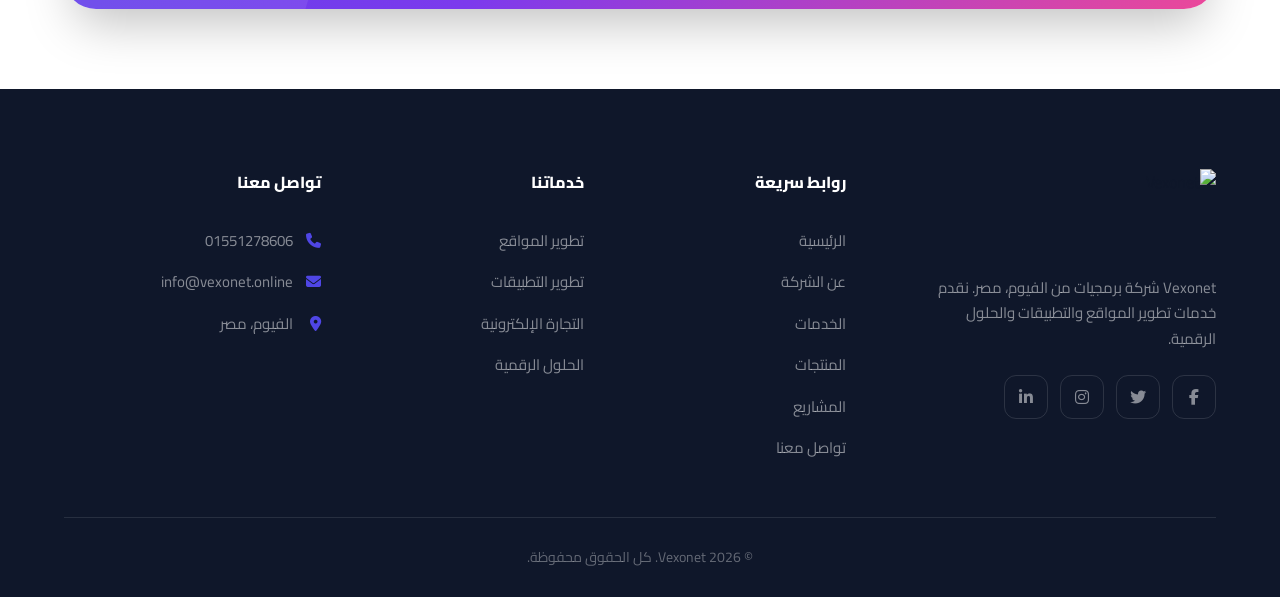
==== commit 31c8bffb: "Redesign Products section with modern card layout - New product card design with better spacing - Gr" ====
--- a/index.html
+++ b/index.html
@@ -426,87 +426,66 @@
             </div>
             <div class="products-grid">
                 <!-- QCV -->
-                <div class="product-card" data-aos="fade-up" data-aos-duration="800" data-aos-delay="100">
-                    <div class="product-badge">
-                        <i class="fas fa-star"></i>
-                        المنتج الرئيسي
-                    </div>
-                    <div class="product-content">
-                        <div class="product-icon">
+                <div class="product-card-v2" data-aos="fade-up" data-aos-duration="800" data-aos-delay="100">
+                    <div class="product-header-v2">
+                        <div class="product-icon-v2" style="background: linear-gradient(135deg, #4f46e5, #7c3aed);">
                             <img src="https://i.postimg.cc/L59BQSvq/qcv-app-icon-final.png" alt="QCV">
                         </div>
-                        <div class="product-info">
-                            <h3>QCV</h3>
-                            <p class="product-subtitle">Qualified Credential Verification</p>
-                            <p class="product-desc">منصة ذكية للتحقق من الشهادات والاعتمادات المهنية باستخدام الذكاء الاصطناعي.</p>
-                            <ul class="product-features">
-                                <li><i class="fas fa-check-circle"></i> تحقق بالذكاء الاصطناعي</li>
-                                <li><i class="fas fa-check-circle"></i> نتائج فورية</li>
-                                <li><i class="fas fa-check-circle"></i> أمان وخصوصية</li>
-                            </ul>
-                            <div class="product-actions">
-                                <a href="https://qcv.vexonet.online/" target="_blank" class="btn primary">
-                                    جرب QCV <i class="fas fa-arrow-left"></i>
-                                </a>
-                            </div>
-                        </div>
-                    </div>
+                        <span class="product-tag-v2">المنتج الرئيسي</span>
+                    </div>
+                    <h3 class="product-title-v2">QCV</h3>
+                    <p class="product-subtitle-v2">Qualified Credential Verification</p>
+                    <p class="product-desc-v2">منصة ذكية للتحقق من الشهادات والاعتمادات المهنية باستخدام الذكاء الاصطناعي.</p>
+                    <ul class="product-features-v2">
+                        <li><i class="fas fa-check"></i> تحقق بالذكاء الاصطناعي</li>
+                        <li><i class="fas fa-check"></i> نتائج فورية</li>
+                        <li><i class="fas fa-check"></i> أمان وخصوصية</li>
+                    </ul>
+                    <a href="https://qcv.vexonet.online/" target="_blank" class="product-btn-v2">
+                        جرب الآن <i class="fas fa-arrow-left"></i>
+                    </a>
                 </div>
 
                 <!-- Skii -->
-                <div class="product-card" data-aos="fade-up" data-aos-duration="800" data-aos-delay="200">
-                    <div class="product-badge" style="background: linear-gradient(135deg, #6366f1, #4f46e5);">
-                        <i class="fas fa-snowflake"></i>
-                        منتج جديد
-                    </div>
-                    <div class="product-content">
-                        <div class="product-icon" style="background: linear-gradient(135deg, #6366f1, #4f46e5);">
+                <div class="product-card-v2" data-aos="fade-up" data-aos-duration="800" data-aos-delay="200">
+                    <div class="product-header-v2">
+                        <div class="product-icon-v2" style="background: linear-gradient(135deg, #6366f1, #8b5cf6);">
                             <i class="fas fa-snowflake"></i>
                         </div>
-                        <div class="product-info">
-                            <h3>Skii</h3>
-                            <p class="product-subtitle">منصة إدارة المحتوى</p>
-                            <p class="product-desc">منصة متكاملة لإدارة المحتوى والصور والفيديوهات بسهولة وأمان.</p>
-                            <ul class="product-features">
-                                <li><i class="fas fa-check-circle"></i> إدارة محتوى ذكية</li>
-                                <li><i class="fas fa-check-circle"></i> واجهة سهلة</li>
-                                <li><i class="fas fa-check-circle"></i> تخزين سحابي</li>
-                            </ul>
-                            <div class="product-actions">
-                                <a href="https://skii.vexonet.online/" target="_blank" class="btn primary" style="background: linear-gradient(135deg, #6366f1, #4f46e5);">
-                                    جرب Skii <i class="fas fa-arrow-left"></i>
-                                </a>
-                            </div>
-                        </div>
-                    </div>
+                        <span class="product-tag-v2 tag-new">جديد</span>
+                    </div>
+                    <h3 class="product-title-v2">Skii</h3>
+                    <p class="product-subtitle-v2">منصة إدارة المحتوى</p>
+                    <p class="product-desc-v2">منصة متكاملة لإدارة المحتوى والصور والفيديوهات بسهولة وأمان.</p>
+                    <ul class="product-features-v2">
+                        <li><i class="fas fa-check"></i> إدارة محتوى ذكية</li>
+                        <li><i class="fas fa-check"></i> واجهة سهلة</li>
+                        <li><i class="fas fa-check"></i> تخزين سحابي</li>
+                    </ul>
+                    <a href="https://skii.vexonet.online/" target="_blank" class="product-btn-v2" style="background: linear-gradient(135deg, #6366f1, #8b5cf6);">
+                        جرب الآن <i class="fas fa-arrow-left"></i>
+                    </a>
                 </div>
 
                 <!-- SiteFlow -->
-                <div class="product-card" data-aos="fade-up" data-aos-duration="800" data-aos-delay="300">
-                    <div class="product-badge" style="background: linear-gradient(135deg, #f59e0b, #d97706);">
-                        <i class="fas fa-project-diagram"></i>
-                        منتج جديد
-                    </div>
-                    <div class="product-content">
-                        <div class="product-icon" style="background: linear-gradient(135deg, #f59e0b, #d97706);">
+                <div class="product-card-v2" data-aos="fade-up" data-aos-duration="800" data-aos-delay="300">
+                    <div class="product-header-v2">
+                        <div class="product-icon-v2" style="background: linear-gradient(135deg, #f59e0b, #f97316);">
                             <i class="fas fa-project-diagram"></i>
                         </div>
-                        <div class="product-info">
-                            <h3>SiteFlow</h3>
-                            <p class="product-subtitle">منصة بناء المواقع</p>
-                            <p class="product-desc">أداة ذكية لبناء مواقع إلكترونية احترافية بدون cần معرفة بالبرمجة.</p>
-                            <ul class="product-features">
-                                <li><i class="fas fa-check-circle"></i> قوالب جاهزة احترافية</li>
-                                <li><i class="fas fa-check-circle"></i> سحب وإفلات</li>
-                                <li><i class="fas fa-check-circle"></i> SEO مدمج</li>
-                            </ul>
-                            <div class="product-actions">
-                                <a href="https://siteflow.vexonet.online/" target="_blank" class="btn primary" style="background: linear-gradient(135deg, #f59e0b, #d97706);">
-                                    جرب SiteFlow <i class="fas fa-arrow-left"></i>
-                                </a>
-                            </div>
-                        </div>
-                    </div>
+                        <span class="product-tag-v2 tag-new">جديد</span>
+                    </div>
+                    <h3 class="product-title-v2">SiteFlow</h3>
+                    <p class="product-subtitle-v2">منصة بناء المواقع</p>
+                    <p class="product-desc-v2">أداة ذكية لبناء مواقع إلكترونية احترافية بدون معرفة بالبرمجة.</p>
+                    <ul class="product-features-v2">
+                        <li><i class="fas fa-check"></i> قوالب جاهزة احترافية</li>
+                        <li><i class="fas fa-check"></i> سحب وإفلات</li>
+                        <li><i class="fas fa-check"></i> SEO مدمج</li>
+                    </ul>
+                    <a href="https://siteflow.vexonet.online/" target="_blank" class="product-btn-v2" style="background: linear-gradient(135deg, #f59e0b, #f97316);">
+                        جرب الآن <i class="fas fa-arrow-left"></i>
+                    </a>
                 </div>
             </div>
         </div>
--- a/styles.css
+++ b/styles.css
@@ -612,19 +612,123 @@
 
 .products-grid {
     display: grid;
-    grid-template-columns: repeat(auto-fit, minmax(350px, 1fr));
+    grid-template-columns: repeat(auto-fit, minmax(320px, 1fr));
     gap: 24px;
 }
 
-.product-card {
+.product-card-v2 {
     background: var(--card);
     border: 1px solid var(--border);
-    border-radius: 24px;
-    padding: 48px;
+    border-radius: 20px;
+    padding: 32px;
+    transition: var(--transition);
     position: relative;
-    overflow: hidden;
-    transition: var(--transition);
-    box-shadow: var(--shadow-sm);
+}
+
+.product-card-v2:hover {
+    transform: translateY(-8px);
+    box-shadow: 0 20px 40px rgba(0, 0, 0, 0.1);
+    border-color: transparent;
+}
+
+.product-header-v2 {
+    display: flex;
+    justify-content: space-between;
+    align-items: flex-start;
+    margin-bottom: 20px;
+}
+
+.product-icon-v2 {
+    width: 64px;
+    height: 64px;
+    border-radius: 16px;
+    display: flex;
+    align-items: center;
+    justify-content: center;
+    color: #fff;
+    font-size: 24px;
+}
+
+.product-icon-v2 img {
+    width: 40px;
+    height: 40px;
+    object-fit: contain;
+}
+
+.product-tag-v2 {
+    background: var(--primary-light);
+    color: var(--primary);
+    padding: 6px 12px;
+    border-radius: 20px;
+    font-size: 12px;
+    font-weight: 600;
+}
+
+.product-tag-v2.tag-new {
+    background: #dcfce7;
+    color: #16a34a;
+}
+
+.product-title-v2 {
+    font-size: 22px;
+    font-weight: 800;
+    color: var(--text);
+    margin-bottom: 4px;
+}
+
+.product-subtitle-v2 {
+    color: var(--primary);
+    font-size: 14px;
+    font-weight: 600;
+    margin-bottom: 12px;
+}
+
+.product-desc-v2 {
+    color: var(--text-muted);
+    font-size: 14px;
+    line-height: 1.7;
+    margin-bottom: 20px;
+}
+
+.product-features-v2 {
+    list-style: none;
+    padding: 0;
+    margin: 0 0 24px;
+}
+
+.product-features-v2 li {
+    display: flex;
+    align-items: center;
+    gap: 10px;
+    padding: 8px 0;
+    color: var(--text);
+    font-size: 14px;
+}
+
+.product-features-v2 i {
+    color: #10b981;
+    font-size: 14px;
+}
+
+.product-btn-v2 {
+    display: inline-flex;
+    align-items: center;
+    gap: 8px;
+    background: linear-gradient(135deg, #4f46e5, #7c3aed);
+    color: #fff;
+    padding: 12px 24px;
+    border-radius: 12px;
+    font-weight: 700;
+    font-size: 14px;
+    text-decoration: none;
+    transition: var(--transition);
+    width: 100%;
+    justify-content: center;
+}
+
+.product-btn-v2:hover {
+    transform: translateY(-2px);
+    box-shadow: 0 8px 20px rgba(79, 70, 229, 0.3);
 }
 
 .product-card::before {
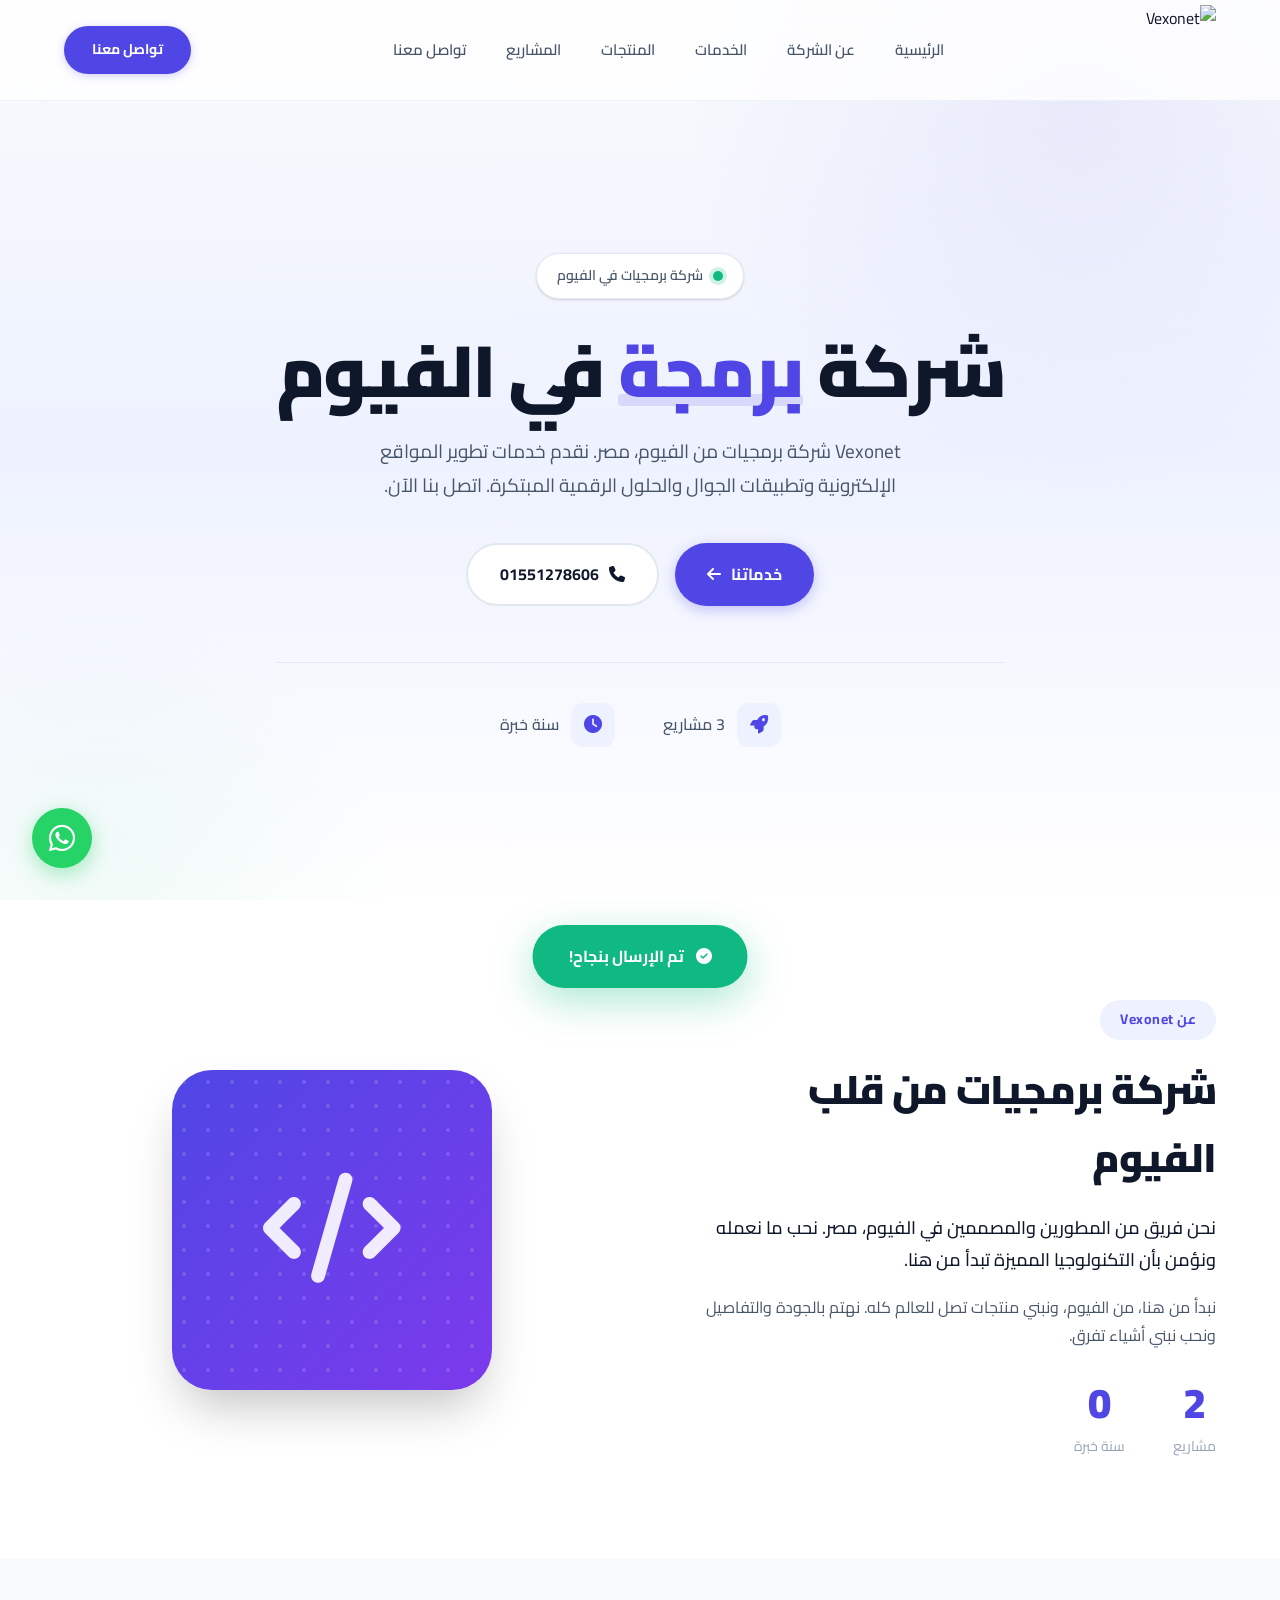
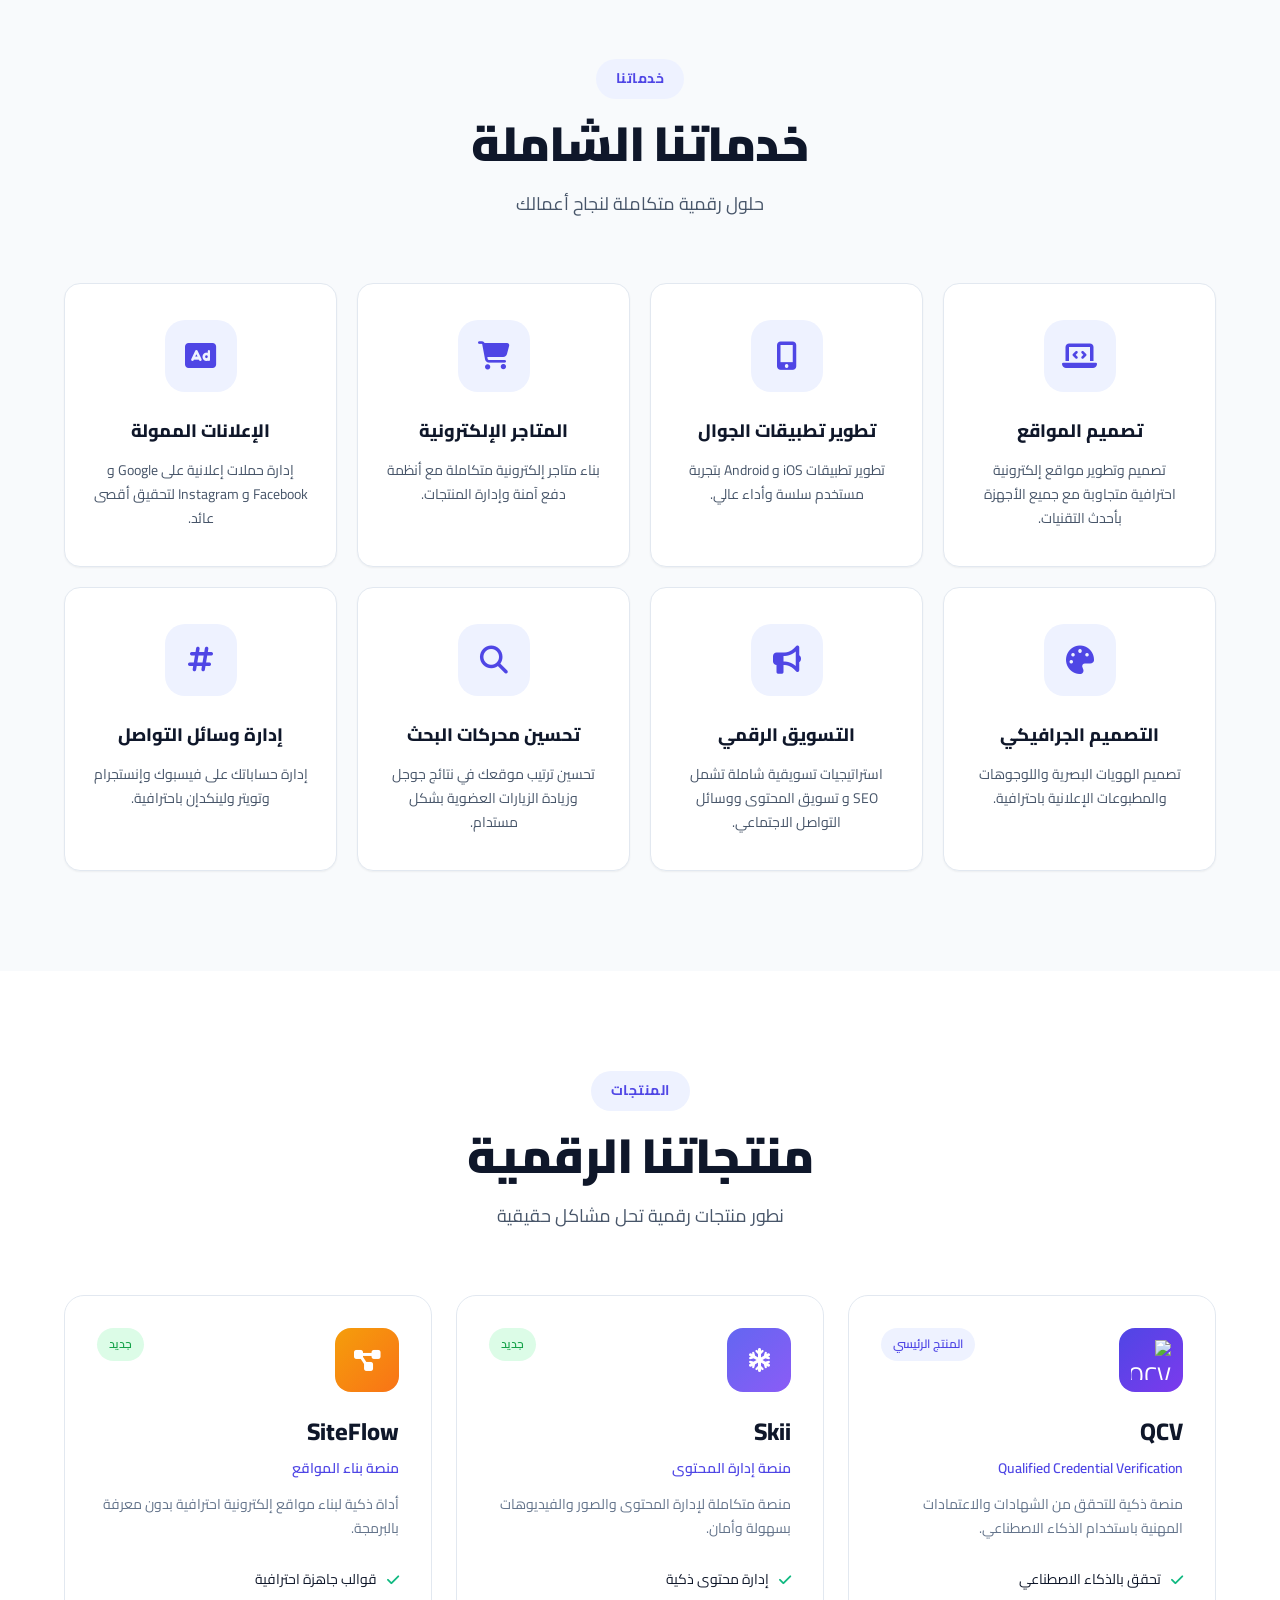
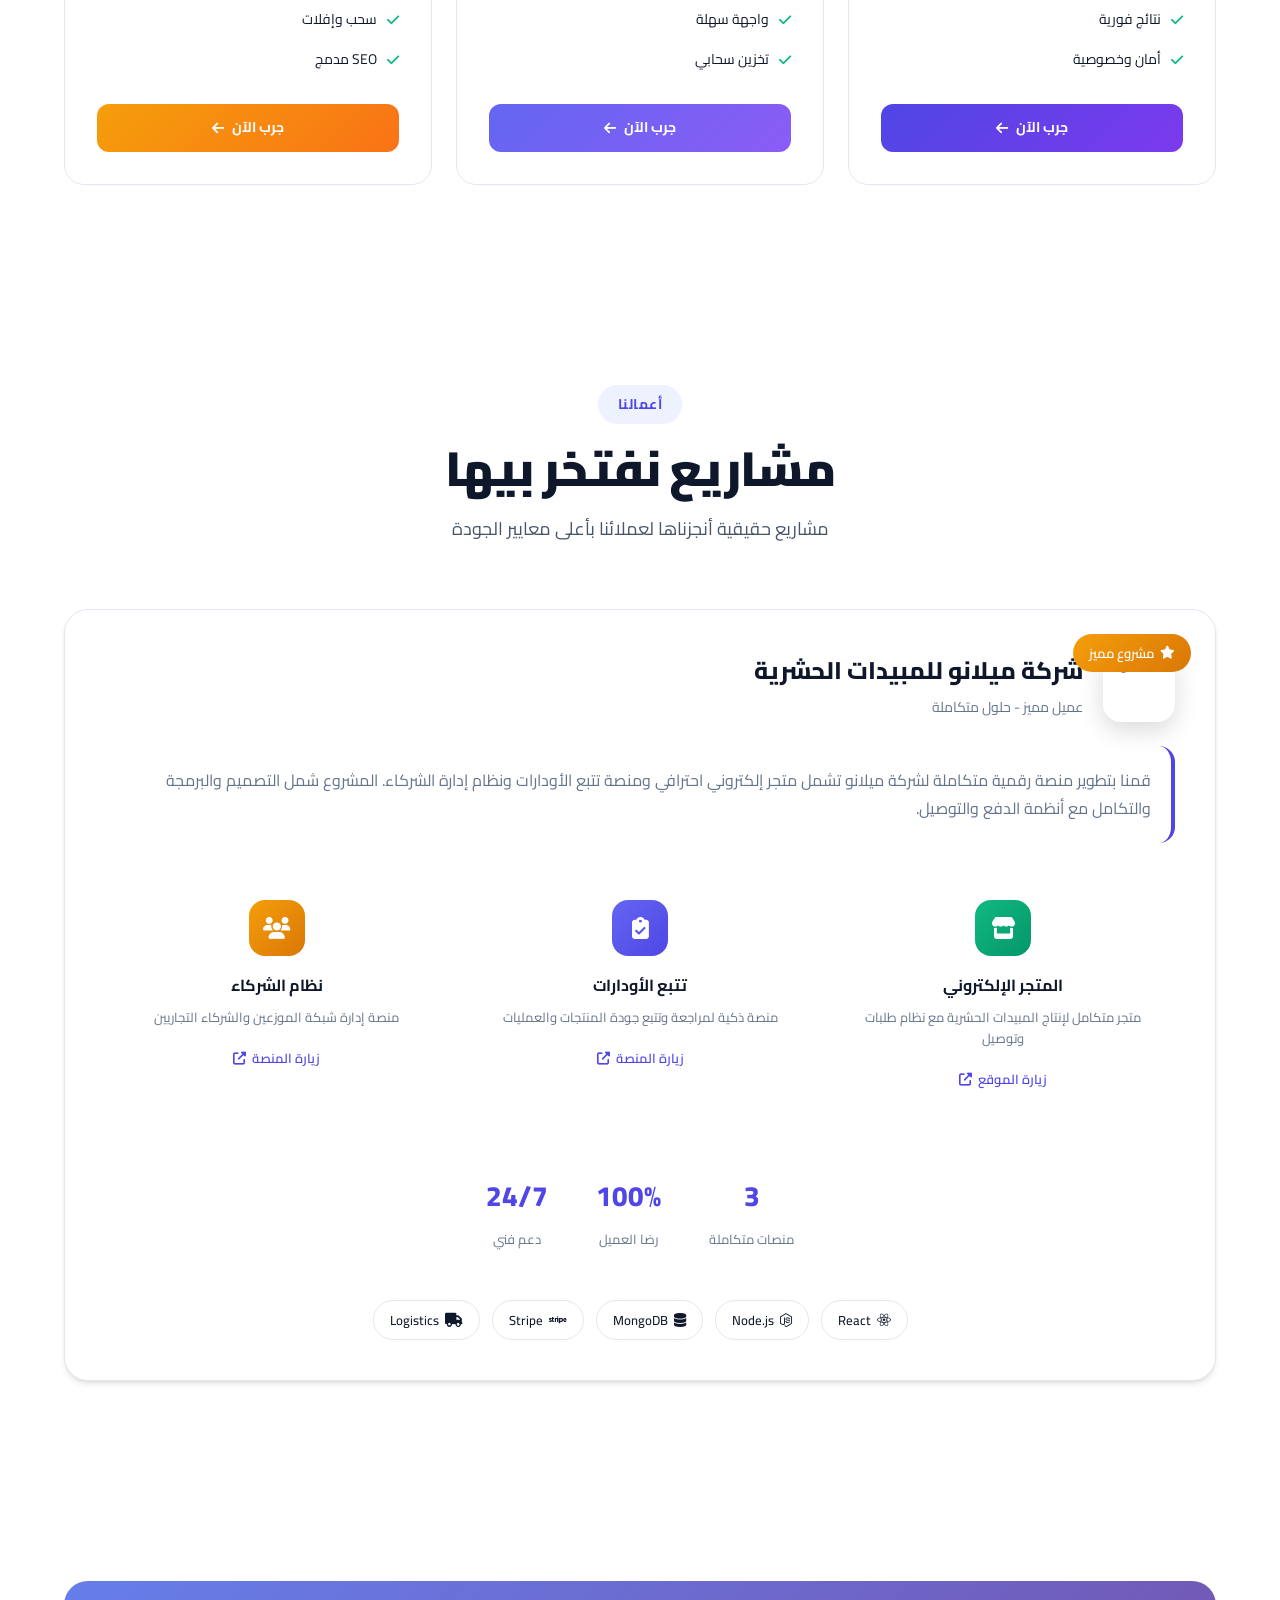
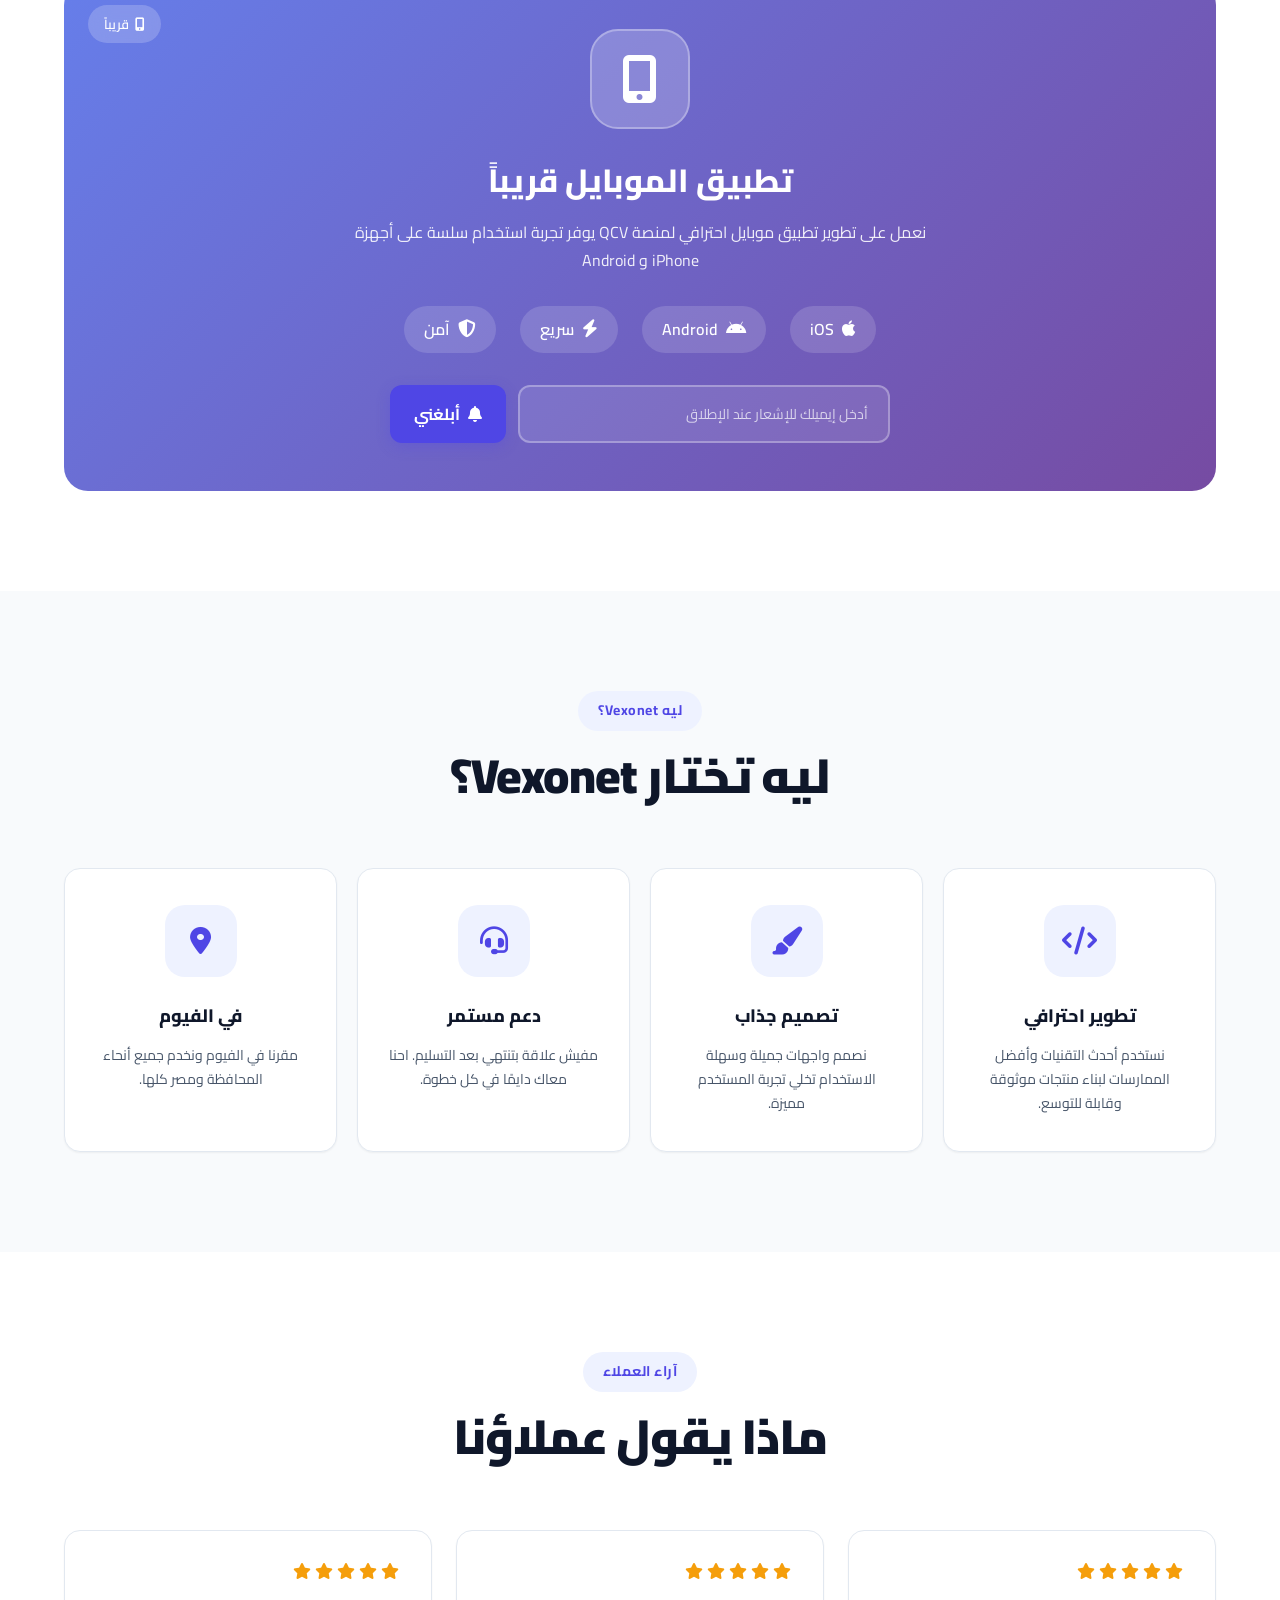
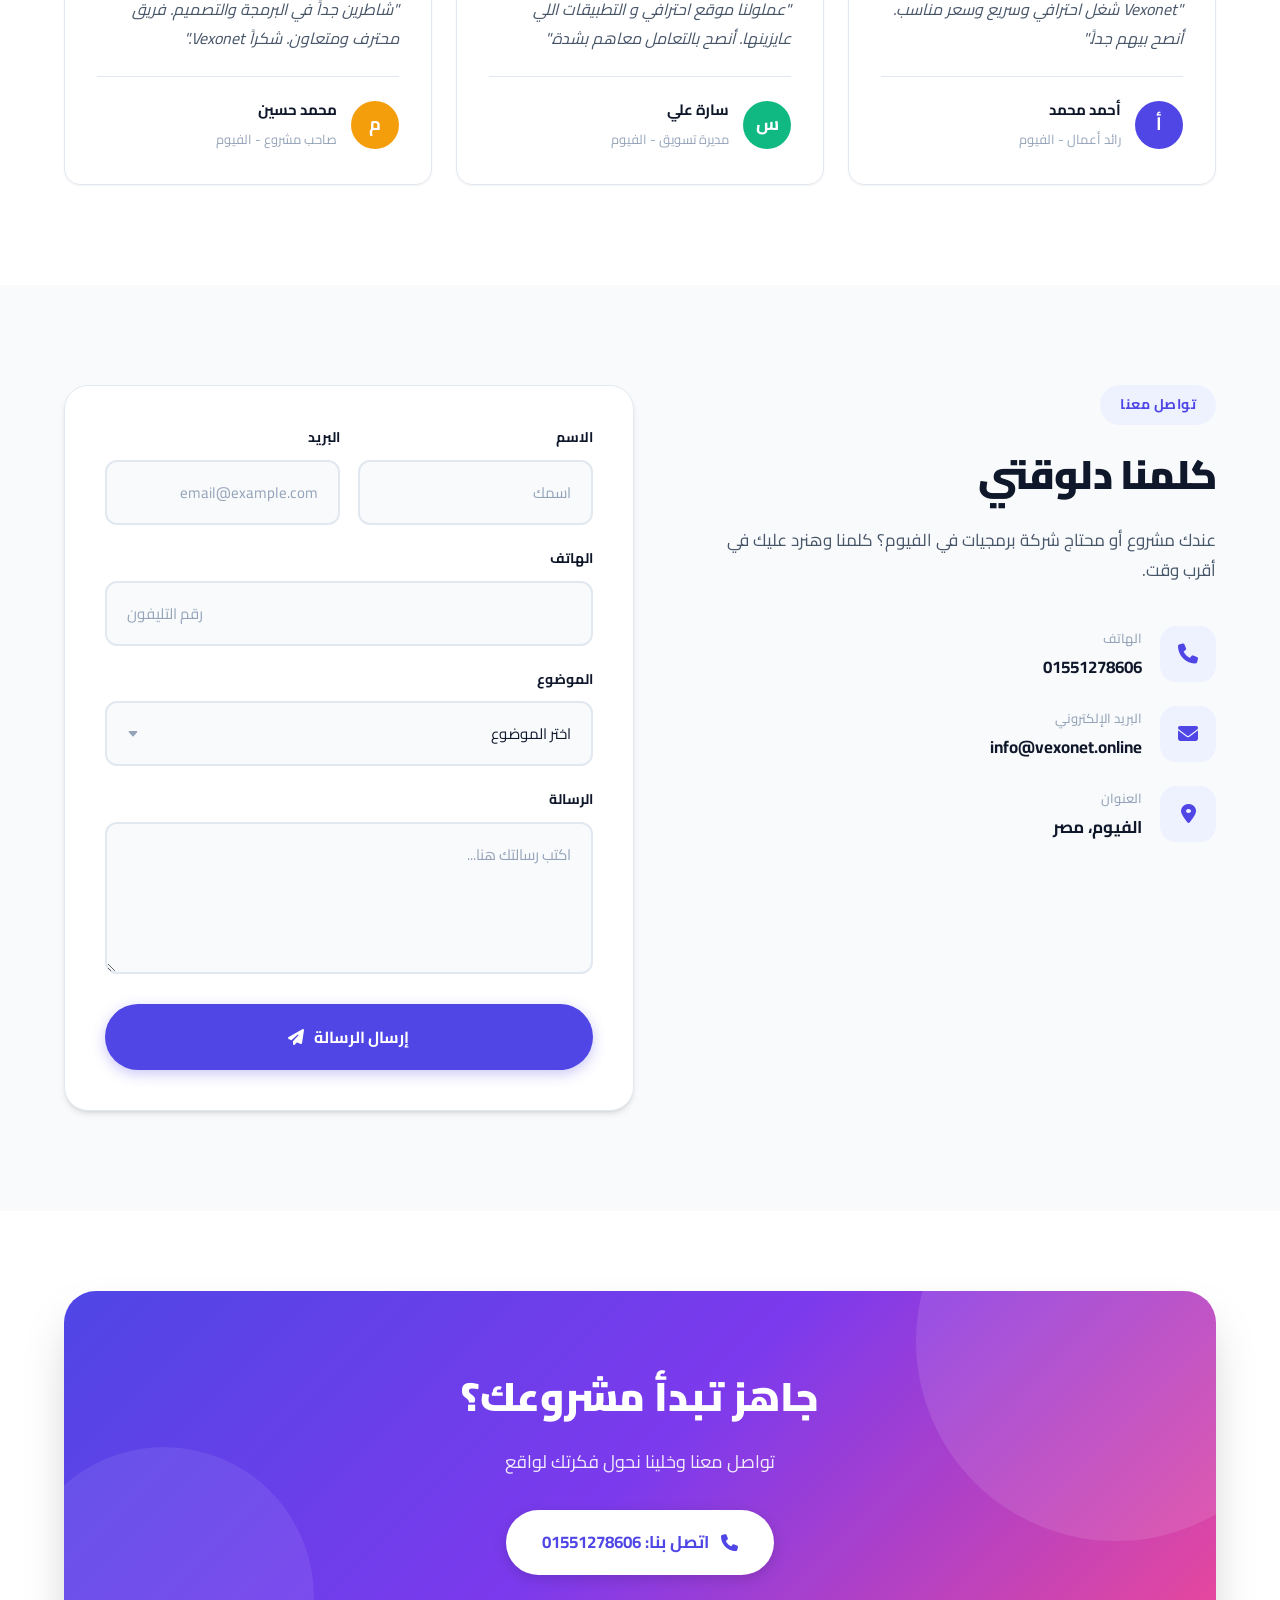
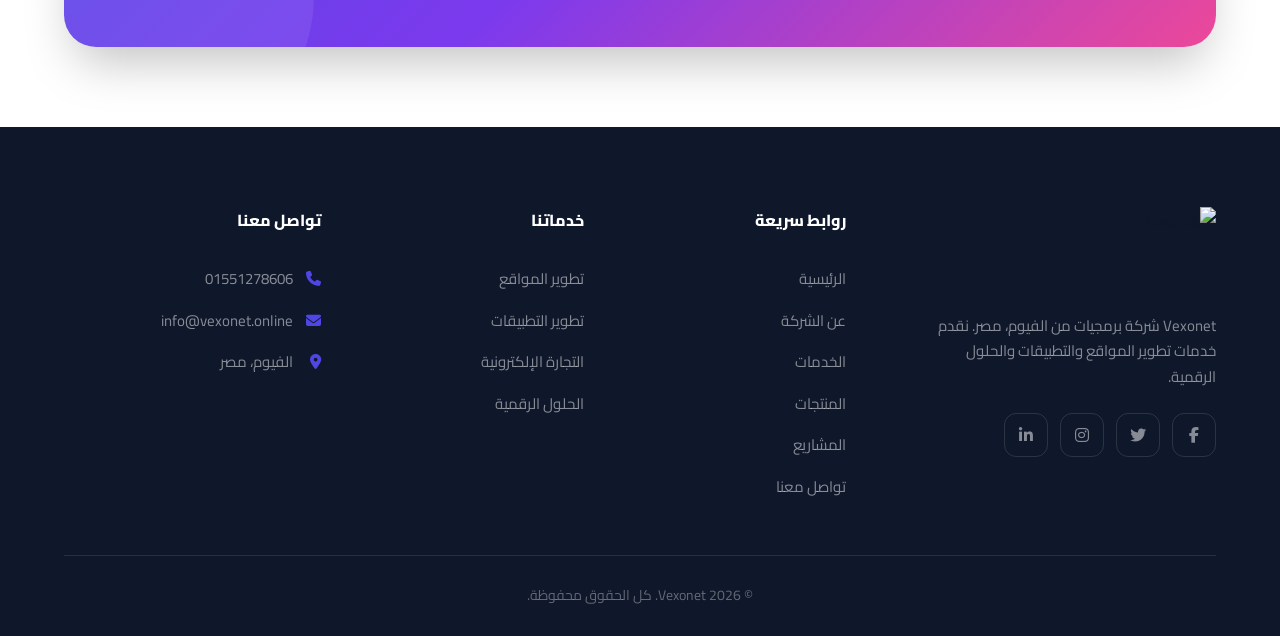
==== commit 18b4a3f6: "Add WhatsApp button, service worker, notify form, update SEO schemas" ====
--- a/index.html
+++ b/index.html
@@ -196,21 +196,49 @@
                     "@type": "Offer",
                     "itemOffered": {
                         "@type": "Service",
-                        "name": "تطوير مواقع إلكترونية في الفيوم"
+                        "name": "تطوير تطبيقات جوال في الفيوم"
                     }
                 },
                 {
                     "@type": "Offer",
                     "itemOffered": {
                         "@type": "Service",
-                        "name": "برمجة تطبيقات جوال في الفيوم"
+                        "name": "المتاجر الإلكترونية في الفيوم"
                     }
                 },
                 {
                     "@type": "Offer",
                     "itemOffered": {
                         "@type": "Service",
-                        "name": "حلول رقمية ومتاجر إلكترونية في الفيوم"
+                        "name": "الإعلانات الممولة في الفيوم"
+                    }
+                },
+                {
+                    "@type": "Offer",
+                    "itemOffered": {
+                        "@type": "Service",
+                        "name": "التصميم الجرافيكي في الفيوم"
+                    }
+                },
+                {
+                    "@type": "Offer",
+                    "itemOffered": {
+                        "@type": "Service",
+                        "name": "التسويق الرقمي في الفيوم"
+                    }
+                },
+                {
+                    "@type": "Offer",
+                    "itemOffered": {
+                        "@type": "Service",
+                        "name": "تحسين محركات البحث SEO في الفيوم"
+                    }
+                },
+                {
+                    "@type": "Offer",
+                    "itemOffered": {
+                        "@type": "Service",
+                        "name": "إدارة وسائل التواصل الاجتماعي في الفيوم"
                     }
                 }
             ]
@@ -842,6 +870,11 @@
         </div>
     </footer>
 
+    <!-- WhatsApp Float -->
+    <a href="https://wa.me/201551278606" target="_blank" class="whatsapp-float" aria-label="تواصل معنا عبر واتساب">
+        <i class="fab fa-whatsapp"></i>
+    </a>
+
     <!-- Toast -->
     <div class="toast" id="toast">
         <i class="fas fa-check-circle"></i>
@@ -850,5 +883,14 @@
 
     <script src="https://unpkg.com/aos@2.3.1/dist/aos.js"></script>
     <script src="script.js"></script>
+    <script>
+        if ('serviceWorker' in navigator) {
+            window.addEventListener('load', () => {
+                navigator.serviceWorker.register('/sw.js')
+                    .then(reg => console.log('SW registered:', reg.scope))
+                    .catch(err => console.log('SW failed:', err));
+            });
+        }
+    </script>
 </body>
 </html>
--- a/styles.css
+++ b/styles.css
@@ -1,5 +1,5 @@
 /* ========================================
-   Vexonet — Premium Professional Design
+   Vexonet — Premium Professional Design v2
    ======================================== */
 
 :root {
@@ -12,10 +12,12 @@
     --text: #0f172a;
     --text2: #475569;
     --text3: #94a3b8;
+    --text-muted: #64748b;
     --primary: #4f46e5;
     --primary-hover: #4338ca;
     --primary-light: #eef2ff;
     --primary-glow: rgba(79, 70, 229, 0.15);
+    --primary-dark: #3730a3;
     --green: #10b981;
     --green-light: #d1fae5;
     --yellow: #f59e0b;
@@ -29,9 +31,9 @@
     --radius-sm: 12px;
     --radius-xs: 8px;
     --transition: all 0.3s cubic-bezier(0.4, 0, 0.2, 1);
-}
-
-/* Reset */
+    --transition-slow: all 0.5s cubic-bezier(0.4, 0, 0.2, 1);
+}
+
 *, *::before, *::after {
     margin: 0;
     padding: 0;
@@ -85,11 +87,11 @@
     display: inline-flex;
     align-items: center;
     gap: 8px;
-    padding: 8px 18px;
+    padding: 8px 20px;
     background: var(--primary-light);
     color: var(--primary);
     border-radius: 50px;
-    font-size: 13px;
+    font-size: 14px;
     font-weight: 700;
     margin-bottom: 16px;
     letter-spacing: 0.5px;
@@ -101,7 +103,7 @@
 }
 
 .section-header h2 {
-    font-size: clamp(28px, 4vw, 42px);
+    font-size: clamp(32px, 4vw, 48px);
     font-weight: 900;
     margin-bottom: 16px;
     color: var(--text);
@@ -127,16 +129,16 @@
     left: 0;
     right: 0;
     z-index: 1000;
-    background: rgba(255, 255, 255, 0.85);
+    background: rgba(255, 255, 255, 0.8);
     backdrop-filter: blur(20px);
     -webkit-backdrop-filter: blur(20px);
-    border-bottom: 1px solid rgba(226, 232, 240, 0.8);
+    border-bottom: 1px solid rgba(226, 232, 240, 0.5);
     transition: var(--transition);
 }
 
 .nav.scrolled {
     background: rgba(255, 255, 255, 0.95);
-    box-shadow: var(--shadow);
+    box-shadow: 0 4px 20px rgba(0, 0, 0, 0.08);
 }
 
 .nav-inner {
@@ -177,9 +179,25 @@
     position: relative;
 }
 
+.links a::after {
+    content: '';
+    position: absolute;
+    bottom: 4px;
+    left: 50%;
+    transform: translateX(-50%);
+    width: 0;
+    height: 2px;
+    background: var(--primary);
+    border-radius: 2px;
+    transition: var(--transition);
+}
+
 .links a:hover {
     color: var(--primary);
-    background: var(--primary-light);
+}
+
+.links a:hover::after {
+    width: 60%;
 }
 
 .nav-btn {
@@ -229,7 +247,7 @@
     align-items: center;
     justify-content: center;
     position: relative;
-    padding-top: 76px;
+    padding-top: 100px;
     background: linear-gradient(180deg, #f8fafc 0%, #eef2ff 50%, #ffffff 100%);
     text-align: center;
     overflow: hidden;
@@ -286,6 +304,7 @@
     color: var(--text2);
     margin-bottom: 32px;
     box-shadow: var(--shadow-sm);
+    animation: fadeInDown 0.8s ease-out;
 }
 
 .badge-dot {
@@ -297,18 +316,30 @@
     box-shadow: 0 0 0 4px rgba(16, 185, 129, 0.2);
 }
 
+@keyframes fadeInDown {
+    from {
+        opacity: 0;
+        transform: translateY(-20px);
+    }
+    to {
+        opacity: 1;
+        transform: translateY(0);
+    }
+}
+
 @keyframes pulse {
     0%, 100% { opacity: 1; transform: scale(1); }
     50% { opacity: 0.8; transform: scale(1.1); }
 }
 
 .hero h1 {
-    font-size: clamp(38px, 7vw, 68px);
+    font-size: clamp(40px, 7vw, 72px);
     font-weight: 900;
     line-height: 1.1;
     margin-bottom: 24px;
     letter-spacing: -0.03em;
     color: var(--text);
+    animation: fadeInUp 0.8s ease-out 0.2s both;
 }
 
 .hero h1 span {
@@ -335,6 +366,18 @@
     max-width: 580px;
     margin: 0 auto 40px;
     line-height: 1.8;
+    animation: fadeInUp 0.8s ease-out 0.4s both;
+}
+
+@keyframes fadeInUp {
+    from {
+        opacity: 0;
+        transform: translateY(30px);
+    }
+    to {
+        opacity: 1;
+        transform: translateY(0);
+    }
 }
 
 .hero-btns {
@@ -343,6 +386,7 @@
     justify-content: center;
     flex-wrap: wrap;
     margin-bottom: 56px;
+    animation: fadeInUp 0.8s ease-out 0.6s both;
 }
 
 .hero-stats {
@@ -351,6 +395,7 @@
     justify-content: center;
     padding-top: 40px;
     border-top: 1px solid var(--border);
+    animation: fadeInUp 0.8s ease-out 0.8s both;
 }
 
 .hero-stat {
@@ -478,16 +523,17 @@
 }
 
 .stat-num {
-    font-size: 36px;
+    font-size: 42px;
     font-weight: 900;
     color: var(--primary);
     display: block;
+    line-height: 1;
+    margin-bottom: 8px;
 }
 
 .stat-label {
     font-size: 14px;
     color: var(--text3);
-    margin-top: 4px;
 }
 
 .about-visual {
@@ -670,7 +716,7 @@
 }
 
 .product-title-v2 {
-    font-size: 22px;
+    font-size: 24px;
     font-weight: 800;
     color: var(--text);
     margin-bottom: 4px;
@@ -731,116 +777,6 @@
     box-shadow: 0 8px 20px rgba(79, 70, 229, 0.3);
 }
 
-.product-card::before {
-    content: '';
-    position: absolute;
-    top: 0;
-    left: 0;
-    right: 0;
-    height: 4px;
-    background: linear-gradient(90deg, var(--primary), #7c3aed, #ec4899);
-}
-
-.product-card:hover {
-    transform: translateY(-8px);
-    box-shadow: var(--shadow-xl);
-}
-
-.product-badge {
-    display: inline-flex;
-    align-items: center;
-    gap: 8px;
-    padding: 8px 16px;
-    background: var(--primary);
-    color: #fff;
-    border-radius: 50px;
-    font-size: 12px;
-    font-weight: 700;
-    margin-bottom: 28px;
-    text-transform: uppercase;
-    letter-spacing: 0.5px;
-}
-
-.product-badge i {
-    font-size: 11px;
-}
-
-.product-content {
-    display: flex;
-    gap: 48px;
-    align-items: flex-start;
-}
-
-.product-icon {
-    width: 110px;
-    height: 110px;
-    border-radius: 28px;
-    display: flex;
-    align-items: center;
-    justify-content: center;
-    flex-shrink: 0;
-    overflow: hidden;
-    box-shadow: var(--shadow-md);
-}
-
-.product-icon img {
-    width: 100%;
-    height: 100%;
-    object-fit: cover;
-}
-
-.product-info {
-    flex: 1;
-}
-
-.product-info h3 {
-    font-size: 36px;
-    font-weight: 900;
-    margin-bottom: 4px;
-    color: var(--text);
-}
-
-.product-subtitle {
-    color: var(--primary);
-    font-size: 16px;
-    font-weight: 600;
-    margin-bottom: 16px;
-}
-
-.product-desc {
-    color: var(--text2);
-    font-size: 16px;
-    margin-bottom: 24px;
-    line-height: 1.8;
-}
-
-.product-features {
-    list-style: none;
-    margin-bottom: 32px;
-    display: grid;
-    grid-template-columns: 1fr 1fr;
-    gap: 14px;
-}
-
-.product-features li {
-    display: flex;
-    align-items: center;
-    gap: 12px;
-    font-size: 15px;
-    color: var(--text2);
-}
-
-.product-features li i {
-    color: var(--green);
-    font-size: 16px;
-}
-
-.product-actions {
-    display: flex;
-    gap: 14px;
-    flex-wrap: wrap;
-}
-
 /* ========================================
    Why Us
    ======================================== */
@@ -1055,7 +991,6 @@
     color: var(--primary);
 }
 
-/* Form */
 .contact-form {
     background: var(--card);
     border: 1px solid var(--border);
@@ -1323,6 +1258,51 @@
 }
 
 /* ========================================
+   WhatsApp Float
+   ======================================== */
+
+.whatsapp-float {
+    position: fixed;
+    bottom: 32px;
+    left: 32px;
+    width: 60px;
+    height: 60px;
+    background: #25d366;
+    color: #fff;
+    border-radius: 50%;
+    display: flex;
+    align-items: center;
+    justify-content: center;
+    font-size: 30px;
+    z-index: 999;
+    box-shadow: 0 6px 20px rgba(37, 211, 102, 0.4);
+    transition: var(--transition);
+    animation: whatsapp-pulse 2s infinite;
+}
+
+.whatsapp-float:hover {
+    transform: scale(1.1) translateY(-4px);
+    box-shadow: 0 10px 30px rgba(37, 211, 102, 0.5);
+}
+
+@keyframes whatsapp-pulse {
+    0%, 100% { box-shadow: 0 0 0 0 rgba(37, 211, 102, 0.4); }
+    50% { box-shadow: 0 0 0 12px rgba(37, 211, 102, 0); }
+}
+
+.toggle.active span:nth-child(1) {
+    transform: rotate(45deg) translate(6px, 6px);
+}
+
+.toggle.active span:nth-child(2) {
+    opacity: 0;
+}
+
+.toggle.active span:nth-child(3) {
+    transform: rotate(-45deg) translate(6px, -6px);
+}
+
+/* ========================================
    Projects
    ======================================== */
 
@@ -1332,6 +1312,7 @@
     border: 1px solid var(--border);
     overflow: hidden;
     position: relative;
+    box-shadow: var(--shadow);
 }
 
 .featured-badge {
@@ -1381,30 +1362,6 @@
     font-size: 14px;
 }
 
-.solution-icon-img {
-    width: 56px;
-    height: 56px;
-    background: var(--card);
-    border: 1px solid var(--border);
-    border-radius: 16px;
-    display: flex;
-    align-items: center;
-    justify-content: center;
-    margin: 0 auto 16px;
-    overflow: hidden;
-}
-
-.solution-icon-img img {
-    width: 32px;
-    height: 32px;
-    object-fit: contain;
-}
-
-.solution-icon-img i {
-    font-size: 22px;
-    color: var(--primary);
-}
-
 .featured-description {
     background: var(--bg);
     border-radius: 16px;
@@ -1443,7 +1400,6 @@
 .solution-icon {
     width: 56px;
     height: 56px;
-    background: linear-gradient(135deg, var(--primary), var(--primary-dark));
     border-radius: 16px;
     display: flex;
     align-items: center;
@@ -1538,30 +1494,6 @@
 
 .project-tech-tags i {
     font-size: 14px;
-}
-
-.project-link:hover {
-    color: var(--primary-dark);
-}
-
-.project-link i {
-    width: 20px;
-    text-align: center;
-}
-
-.project-tech {
-    display: flex;
-    gap: 8px;
-    flex-wrap: wrap;
-}
-
-.project-tech span {
-    background: var(--bg);
-    color: var(--text-muted);
-    padding: 4px 12px;
-    border-radius: 20px;
-    font-size: 12px;
-    font-weight: 500;
 }
 
 /* ========================================
@@ -1617,10 +1549,10 @@
     height: 100%;
     border-radius: 28px;
     border: 2px solid rgba(255, 255, 255, 0.3);
-    animation: pulse 2s infinite;
-}
-
-@keyframes pulse {
+    animation: icon-pulse-anim 2s infinite;
+}
+
+@keyframes icon-pulse-anim {
     0% {
         transform: scale(1);
         opacity: 1;
@@ -1718,6 +1650,17 @@
    Responsive
    ======================================== */
 
+@media (max-width: 1024px) {
+    .services-grid,
+    .why-grid {
+        grid-template-columns: repeat(2, 1fr);
+    }
+    
+    .testimonials-grid {
+        grid-template-columns: repeat(2, 1fr);
+    }
+}
+
 @media (max-width: 992px) {
     .about-grid {
         grid-template-columns: 1fr;
@@ -1732,15 +1675,6 @@
         gap: 48px;
     }
     
-    .services-grid,
-    .why-grid {
-        grid-template-columns: repeat(2, 1fr);
-    }
-    
-    .product-content {
-        flex-direction: column;
-    }
-    
     .footer-grid {
         grid-template-columns: 1fr 1fr;
         gap: 40px;
@@ -1762,7 +1696,7 @@
         display: flex;
         flex-direction: column;
         position: fixed;
-        top: 76px;
+        top: 100px;
         left: 0;
         right: 0;
         bottom: 0;
@@ -1782,6 +1716,12 @@
         text-align: center;
     }
     
+    .hero {
+        padding-top: 120px;
+        min-height: auto;
+        padding-bottom: 60px;
+    }
+    
     .hero-stats {
         flex-direction: column;
         gap: 16px;
@@ -1854,8 +1794,9 @@
         justify-content: center;
     }
     
-    .product-card { padding: 32px; }
-    .product-features { grid-template-columns: 1fr; }
+    .products-grid {
+        grid-template-columns: 1fr;
+    }
     
     .form-row { grid-template-columns: 1fr; }
     
@@ -1864,4 +1805,53 @@
     .cta-box { padding: 48px 24px; border-radius: 24px; }
     
     .hero h1 { font-size: 34px; }
-}+    
+    .hero-btns {
+        flex-direction: column;
+        align-items: center;
+    }
+    
+    .btn {
+        width: 100%;
+        max-width: 280px;
+        justify-content: center;
+    }
+}
+
+@media (max-width: 480px) {
+    .section { padding: 60px 0; }
+    
+    .container { padding: 0 16px; }
+    
+    .section-header { margin-bottom: 40px; }
+    .section-header h2 { font-size: 26px; }
+    .section-header p { font-size: 16px; }
+    
+    .hero h1 { font-size: 28px; }
+    .hero p { font-size: 16px; }
+    
+    .about-stats { gap: 24px; }
+    .stat-num { font-size: 32px; }
+    
+    .service-card,
+    .why-card,
+    .testimonial-card {
+        padding: 24px 20px;
+    }
+    
+    .product-card-v2 {
+        padding: 24px;
+    }
+    
+    .featured-content {
+        padding: 20px;
+    }
+    
+    .cta-box h2 { font-size: 24px; }
+    .cta-box p { font-size: 16px; }
+    
+    .btn-cta {
+        padding: 14px 28px;
+        font-size: 15px;
+    }
+}
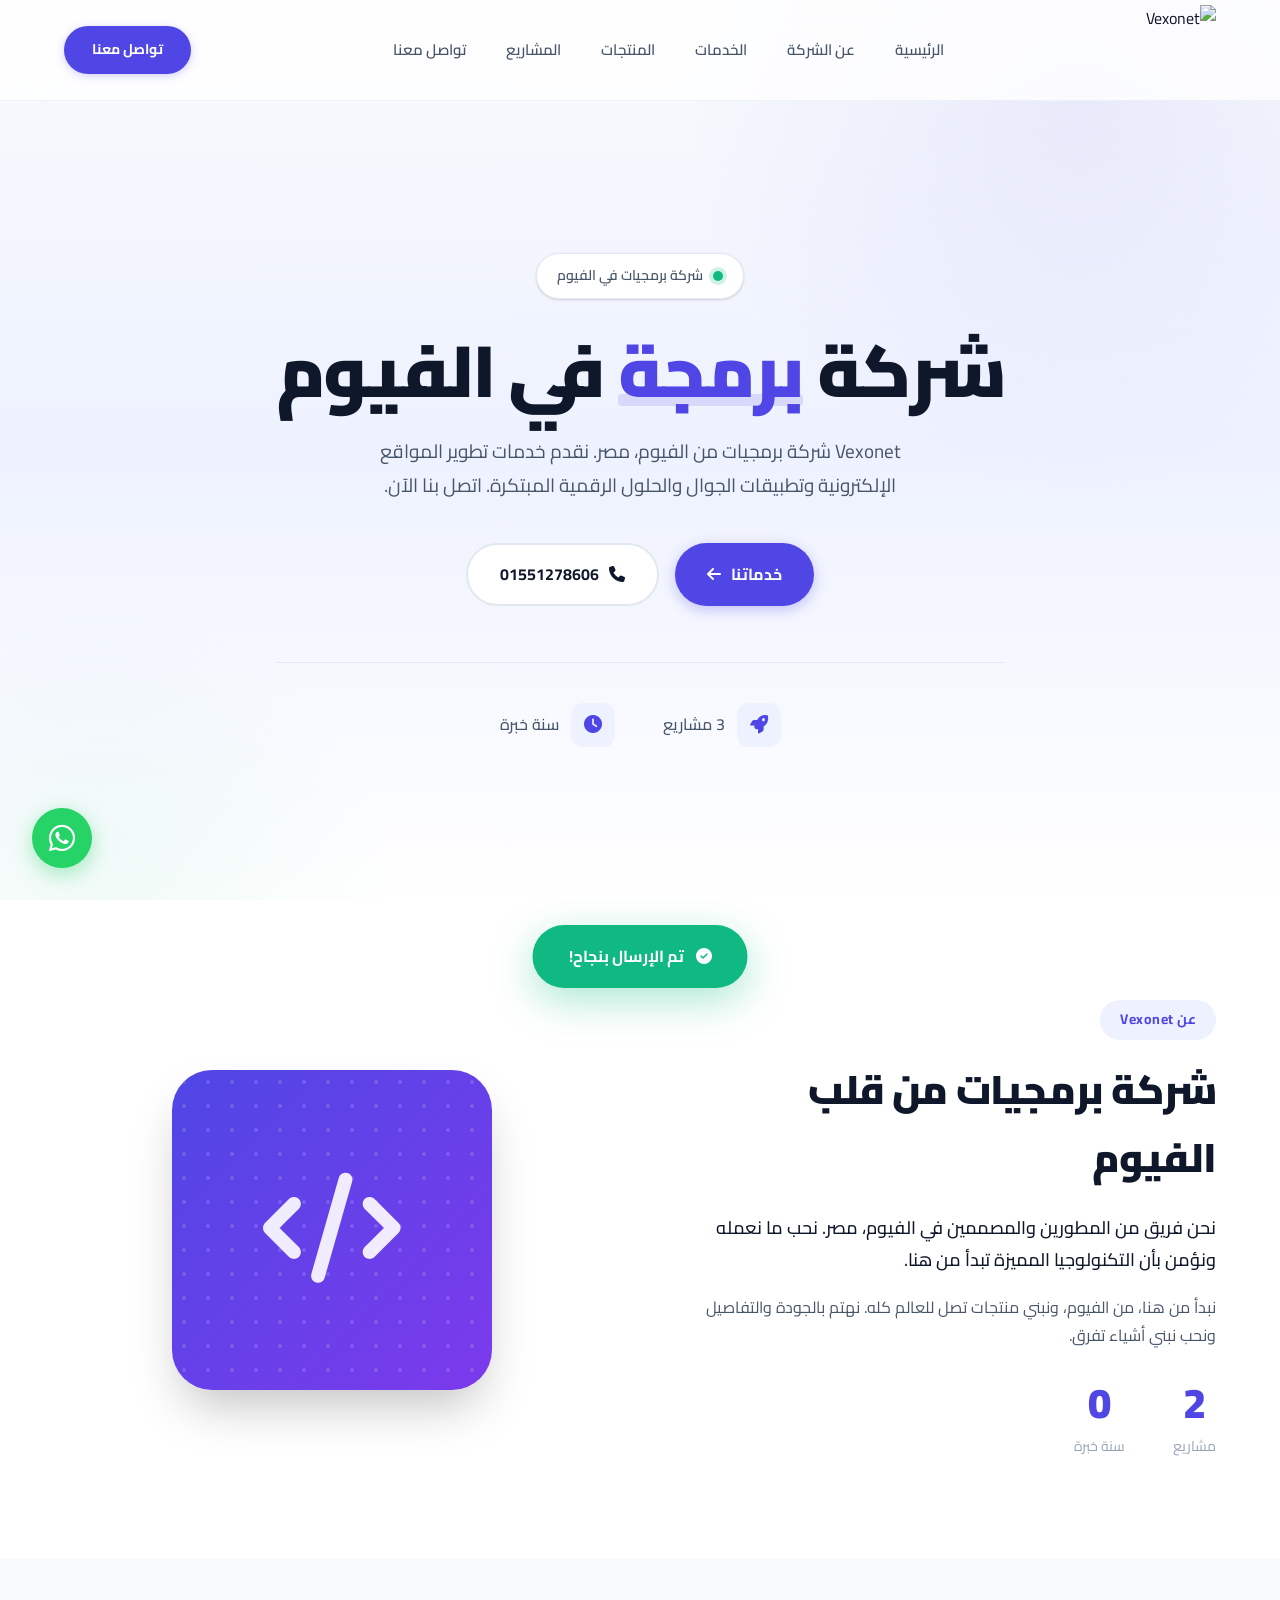
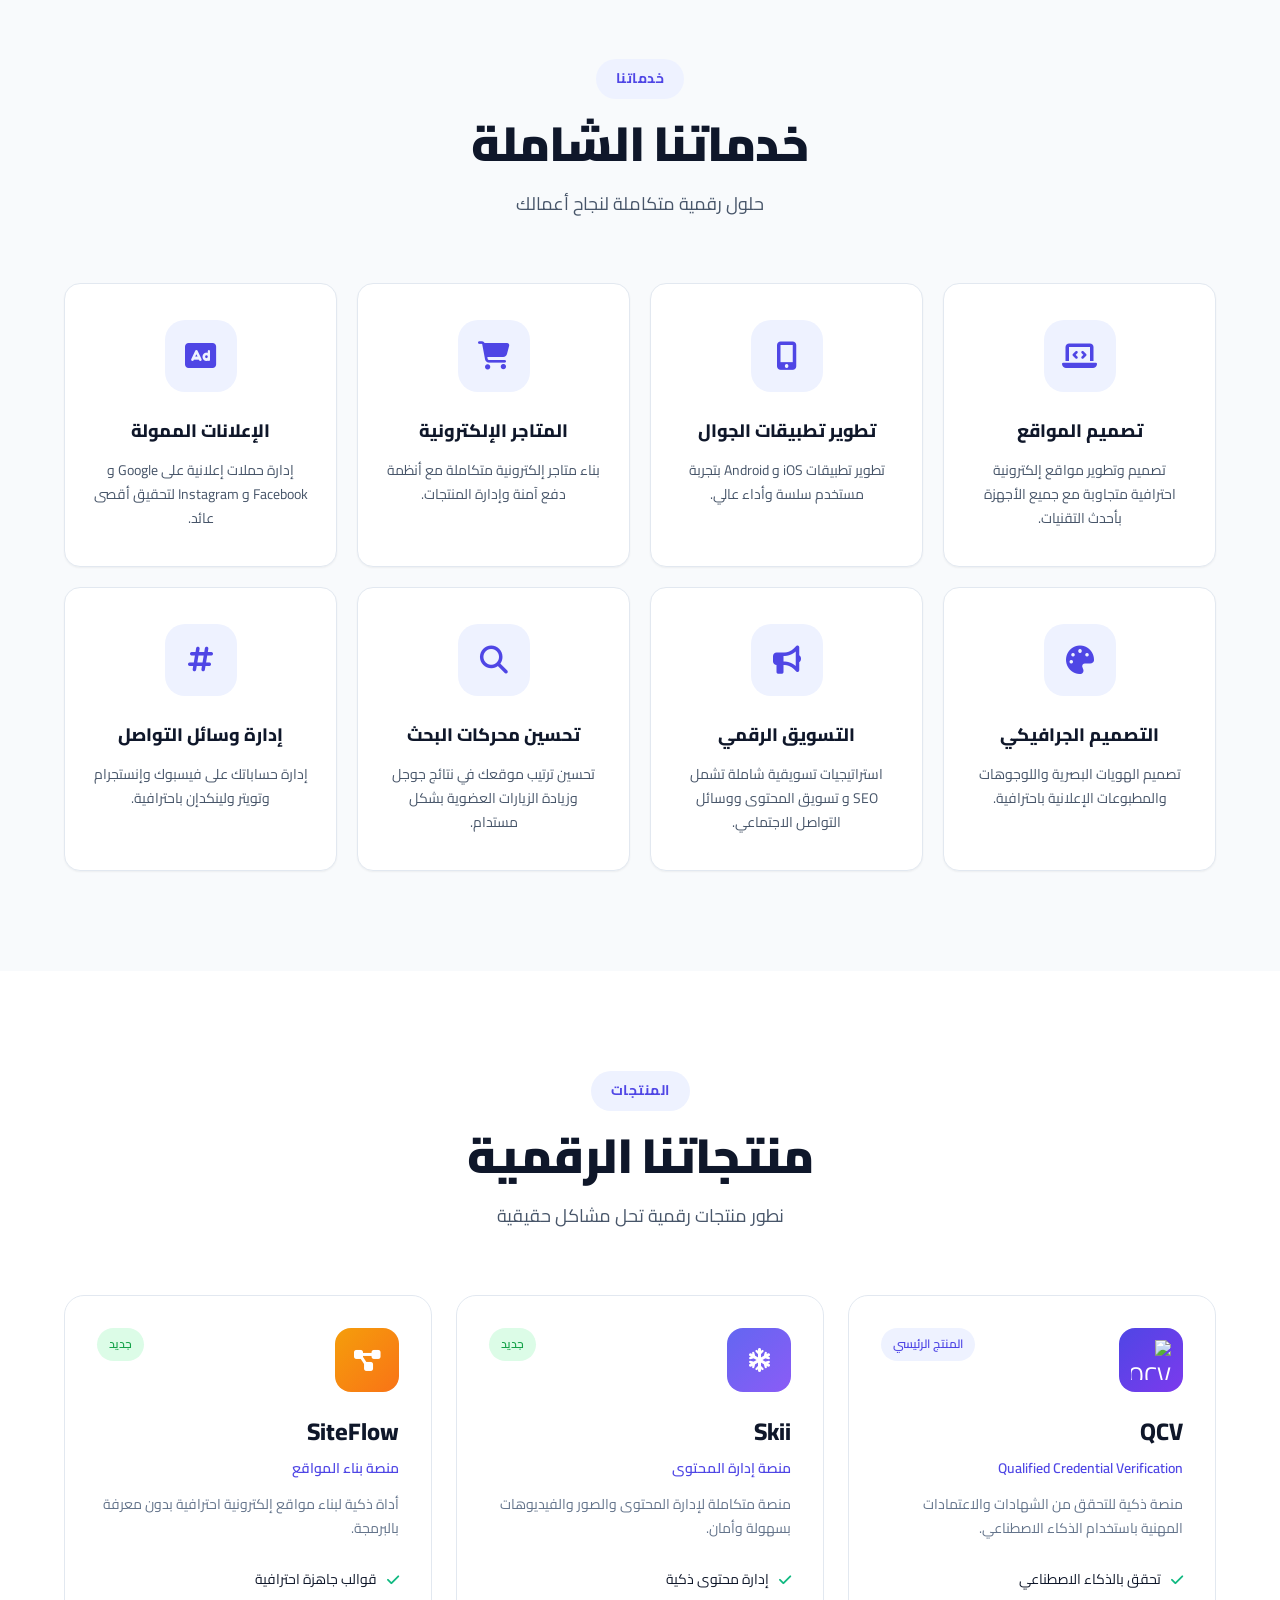
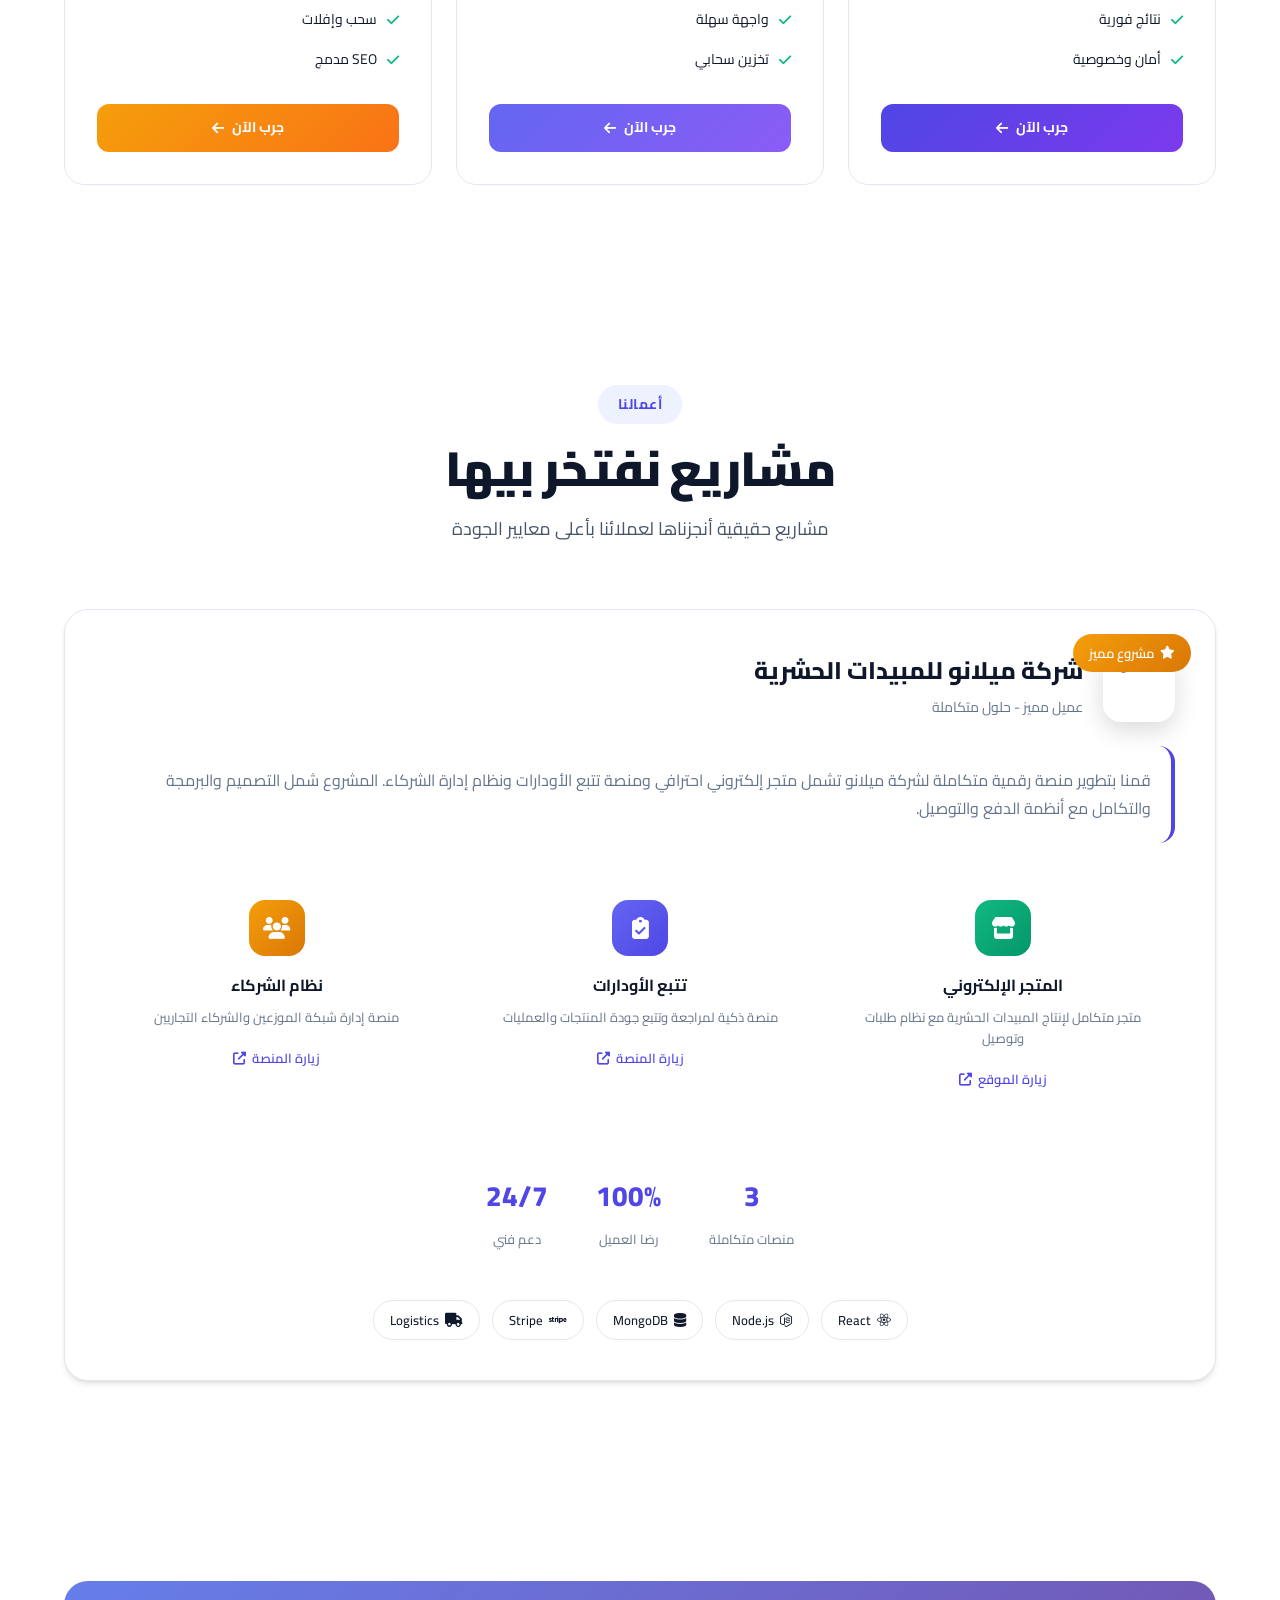
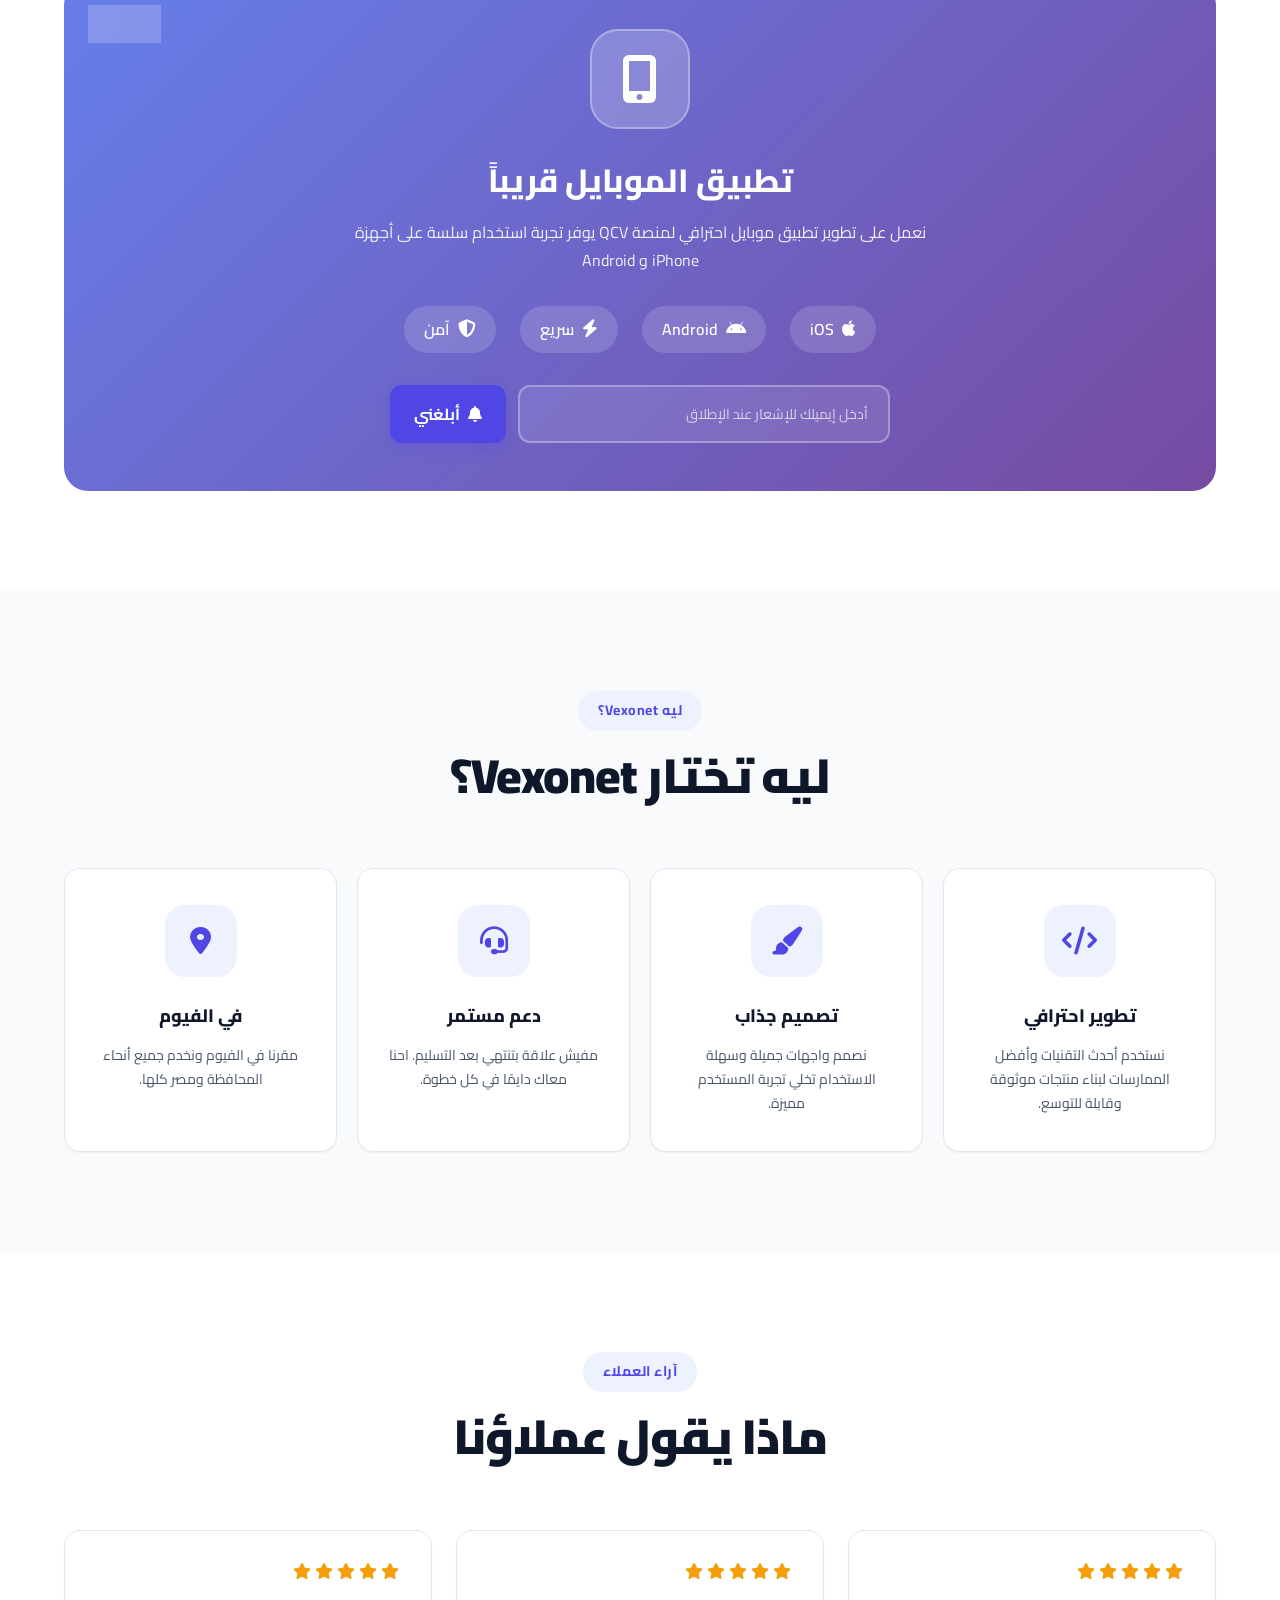
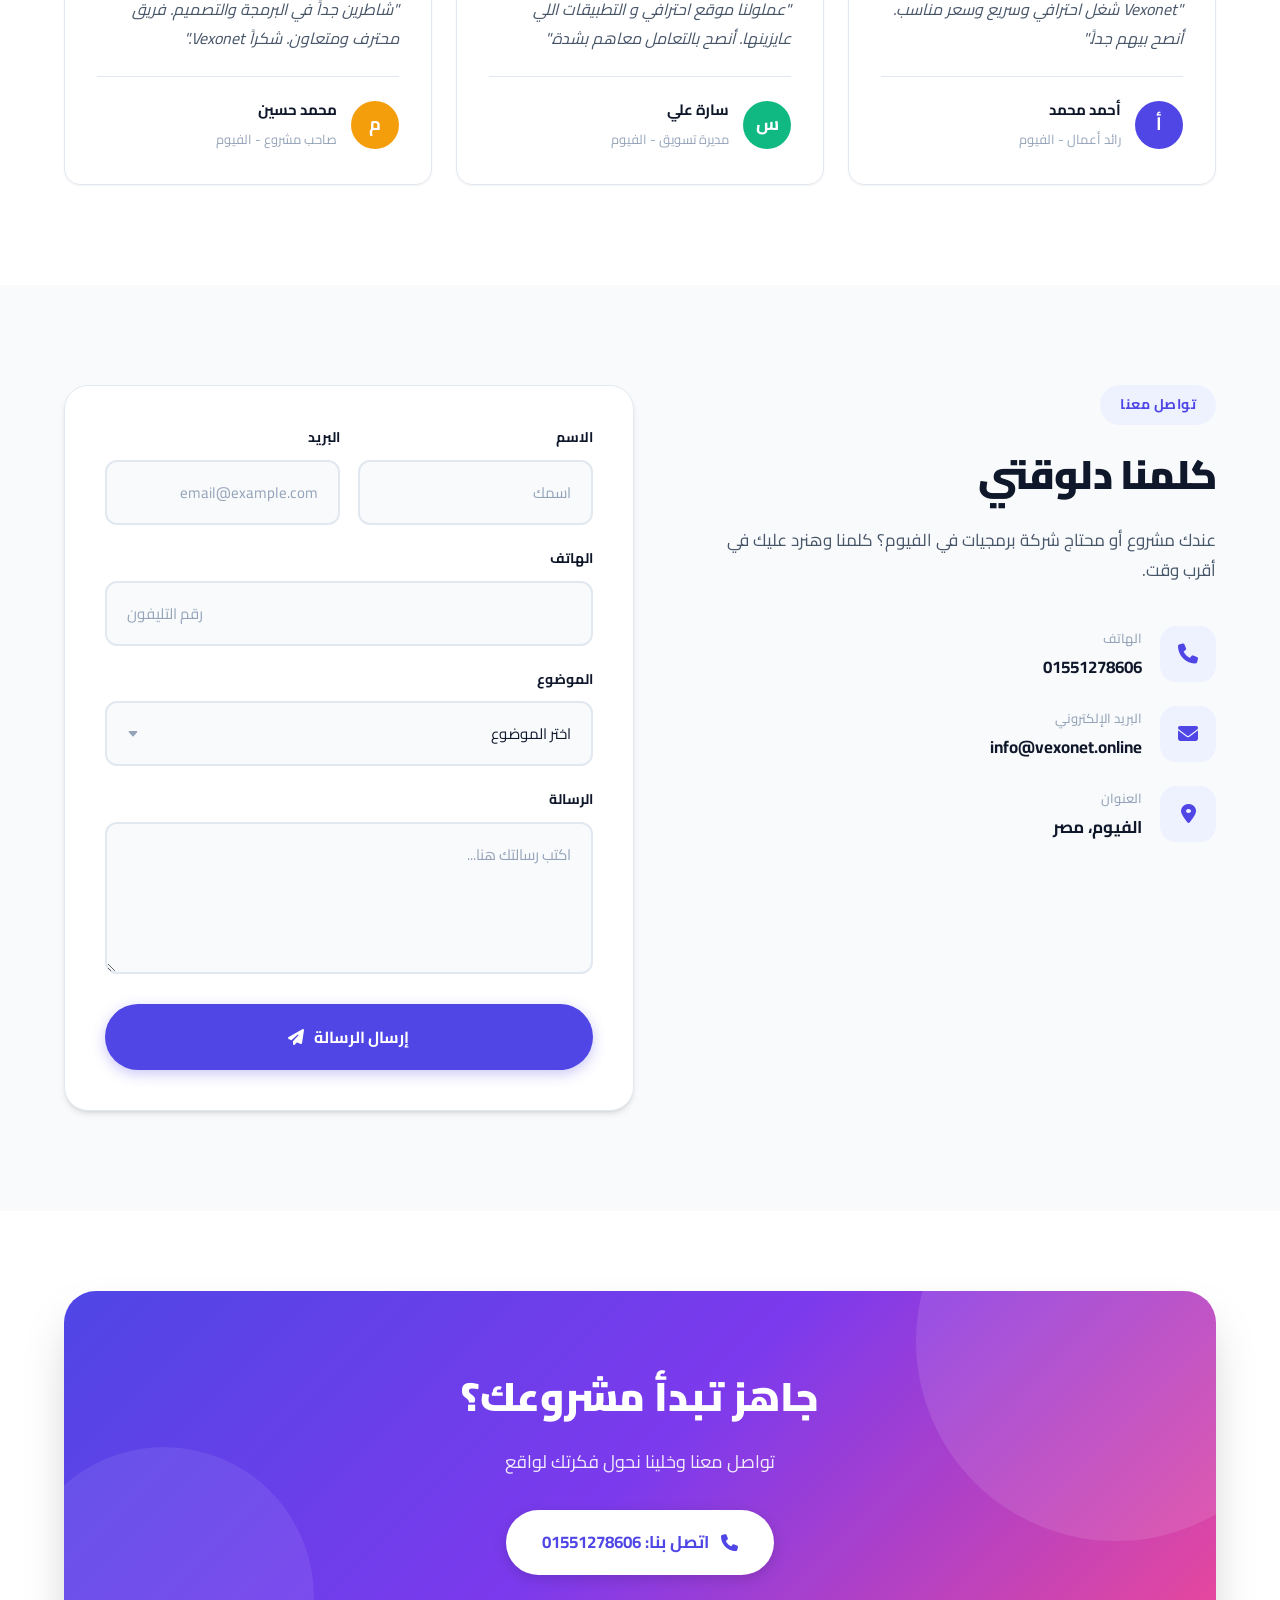
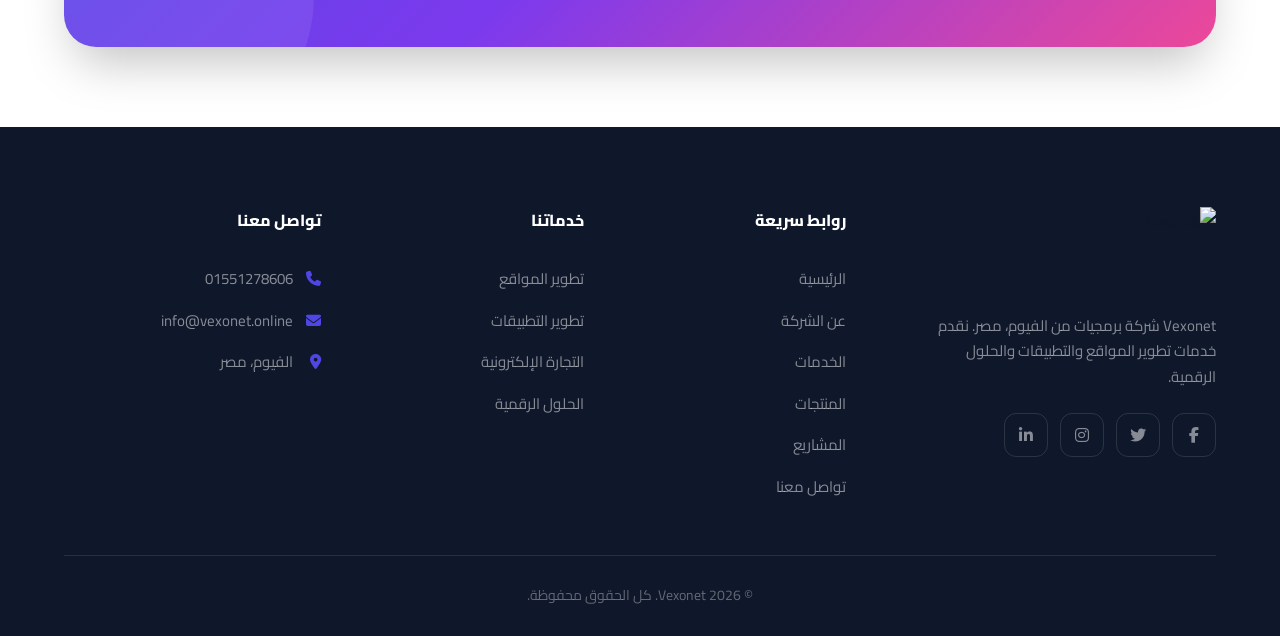
==== commit 99ba19a6: "Add back-to-top, skip-to-content, lazy loading, preconnects, fix mobile toggle" ====
--- a/index.html
+++ b/index.html
@@ -46,7 +46,12 @@
     <!-- Fonts -->
     <link rel="preconnect" href="https://fonts.googleapis.com">
     <link rel="preconnect" href="https://fonts.gstatic.com" crossorigin>
+    <link rel="preconnect" href="https://unpkg.com">
+    <link rel="preconnect" href="https://cdnjs.cloudflare.com">
     <link href="https://fonts.googleapis.com/css2?family=Cairo:wght@400;500;600;700;800;900&display=swap" rel="stylesheet">
+    
+    <!-- Preload Critical Resources -->
+    <link rel="preload" href="https://i.postimg.cc/MZ5Wg350/vexonet-logo-clean-v1.png" as="image">
     
     <!-- AOS -->
     <link href="https://unpkg.com/aos@2.3.1/dist/aos.css" rel="stylesheet">
@@ -306,6 +311,9 @@
 </head>
 <body>
 
+    <!-- Skip to Content -->
+    <a href="#main" class="skip-link">تخطي إلى المحتوى الرئيسي</a>
+
     <!-- Navbar -->
     <nav class="nav" id="nav">
         <div class="container nav-inner">
@@ -327,6 +335,8 @@
         </div>
     </nav>
 
+    <main id="main">
+
     <!-- Hero -->
     <section id="home" class="hero">
         <div class="container">
@@ -457,7 +467,7 @@
                 <div class="product-card-v2" data-aos="fade-up" data-aos-duration="800" data-aos-delay="100">
                     <div class="product-header-v2">
                         <div class="product-icon-v2" style="background: linear-gradient(135deg, #4f46e5, #7c3aed);">
-                            <img src="https://i.postimg.cc/L59BQSvq/qcv-app-icon-final.png" alt="QCV">
+                            <img src="https://i.postimg.cc/L59BQSvq/qcv-app-icon-final.png" alt="QCV" loading="lazy">
                         </div>
                         <span class="product-tag-v2">المنتج الرئيسي</span>
                     </div>
@@ -537,7 +547,7 @@
                 <div class="featured-content">
                     <div class="featured-info">
                         <div class="client-logo">
-                            <img src="https://assets.wuiltstore.com/cmksv9bcw0ki601gn64lf4joy_Gemini_Generated_Image_8x0fug8x0fug8x0f.webp" alt="ميلانو" class="client-logo-img">
+                            <img src="https://assets.wuiltstore.com/cmksv9bcw0ki601gn64lf4joy_Gemini_Generated_Image_8x0fug8x0fug8x0f.webp" alt="ميلانو" class="client-logo-img" loading="lazy">
                         </div>
                         <div class="client-details">
                             <h3>شركة ميلانو للمبيدات الحشرية</h3>
@@ -825,13 +835,15 @@
         </div>
     </section>
 
+    </main>
+
     <!-- Footer -->
     <footer class="footer">
         <div class="container">
             <div class="footer-grid">
                 <div class="footer-brand">
                     <a href="index.html" class="logo">
-                        <img src="https://i.postimg.cc/MZ5Wg350/vexonet-logo-clean-v1.png" alt="Vexonet" class="logo-img">
+                <img src="https://i.postimg.cc/MZ5Wg350/vexonet-logo-clean-v1.png" alt="Vexonet" class="logo-img" loading="eager" fetchpriority="high">
                     </a>
                     <p>Vexonet شركة برمجيات من الفيوم، مصر. نقدم خدمات تطوير المواقع والتطبيقات والحلول الرقمية.</p>
                     <div class="social">
@@ -874,6 +886,11 @@
     <a href="https://wa.me/201551278606" target="_blank" class="whatsapp-float" aria-label="تواصل معنا عبر واتساب">
         <i class="fab fa-whatsapp"></i>
     </a>
+
+    <!-- Back to Top -->
+    <button class="back-to-top" id="backToTop" aria-label="العودة للأعلى">
+        <i class="fas fa-chevron-up"></i>
+    </button>
 
     <!-- Toast -->
     <div class="toast" id="toast">
--- a/styles.css
+++ b/styles.css
@@ -1303,6 +1303,66 @@
 }
 
 /* ========================================
+   Back to Top
+   ======================================== */
+
+.back-to-top {
+    position: fixed;
+    bottom: 100px;
+    left: 32px;
+    width: 48px;
+    height: 48px;
+    background: var(--primary);
+    color: #fff;
+    border: none;
+    border-radius: 50%;
+    display: flex;
+    align-items: center;
+    justify-content: center;
+    font-size: 18px;
+    cursor: pointer;
+    z-index: 998;
+    opacity: 0;
+    visibility: hidden;
+    transform: translateY(20px);
+    transition: var(--transition);
+    box-shadow: 0 4px 14px rgba(79, 70, 229, 0.3);
+}
+
+.back-to-top.visible {
+    opacity: 1;
+    visibility: visible;
+    transform: translateY(0);
+}
+
+.back-to-top:hover {
+    background: var(--primary-hover);
+    transform: translateY(-4px);
+}
+
+/* ========================================
+   Skip Link
+   ======================================== */
+
+.skip-link {
+    position: fixed;
+    top: -100%;
+    left: 50%;
+    transform: translateX(-50%);
+    background: var(--primary);
+    color: #fff;
+    padding: 12px 24px;
+    border-radius: 0 0 12px 12px;
+    font-weight: 700;
+    z-index: 10000;
+    transition: var(--transition);
+}
+
+.skip-link:focus {
+    top: 0;
+}
+
+/* ========================================
    Projects
    ======================================== */
 
